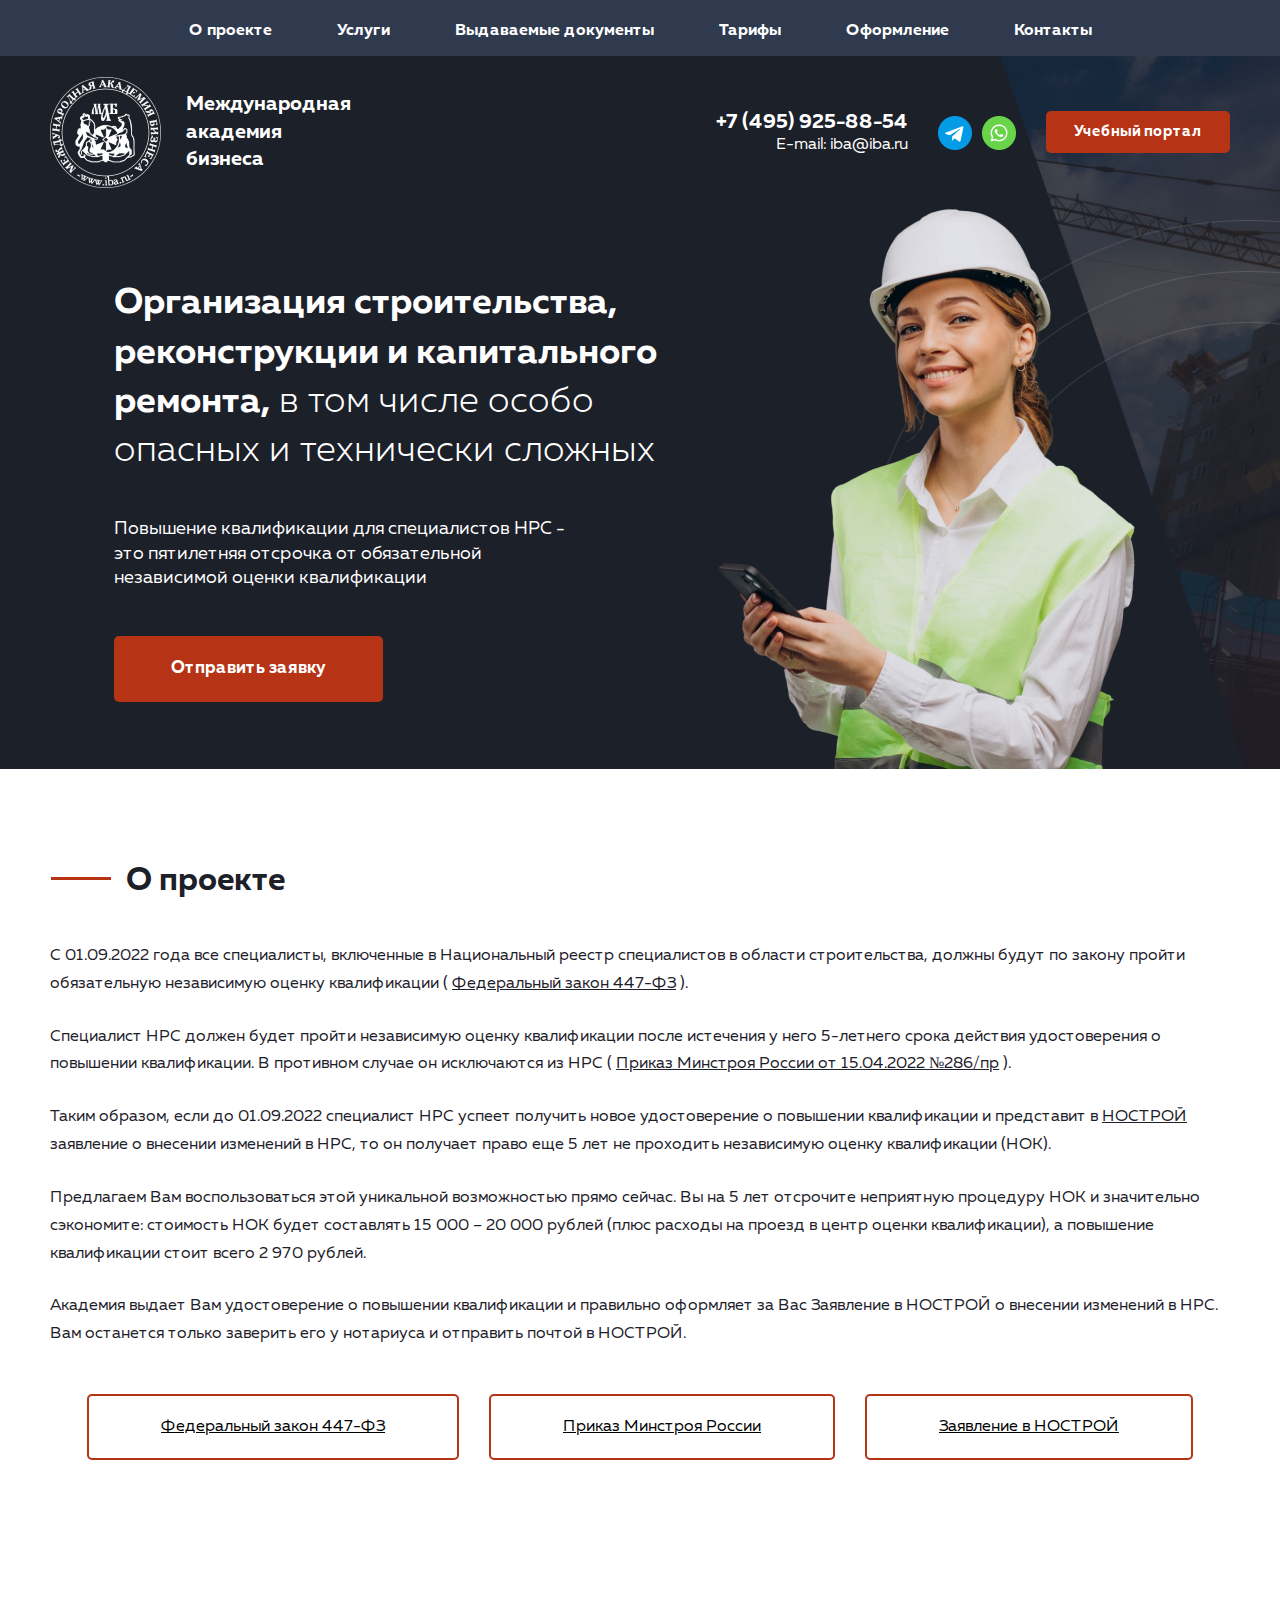
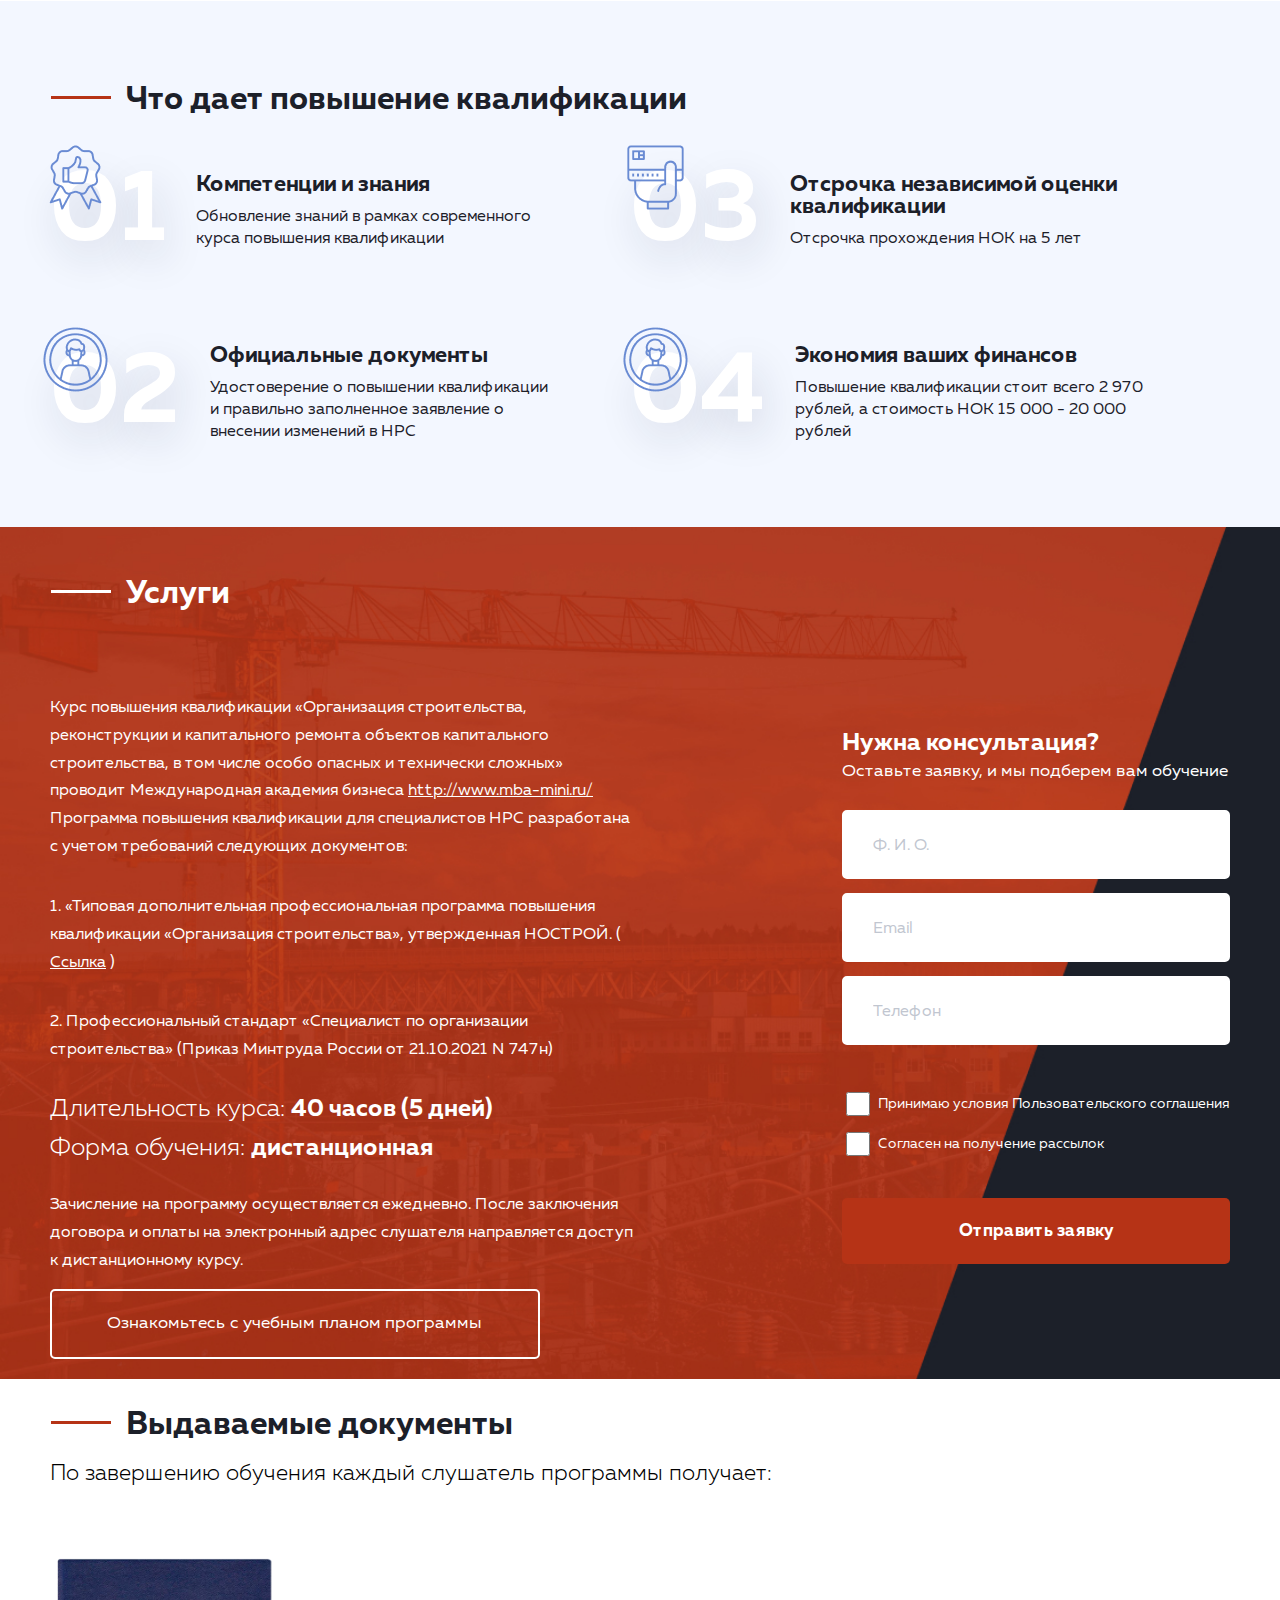
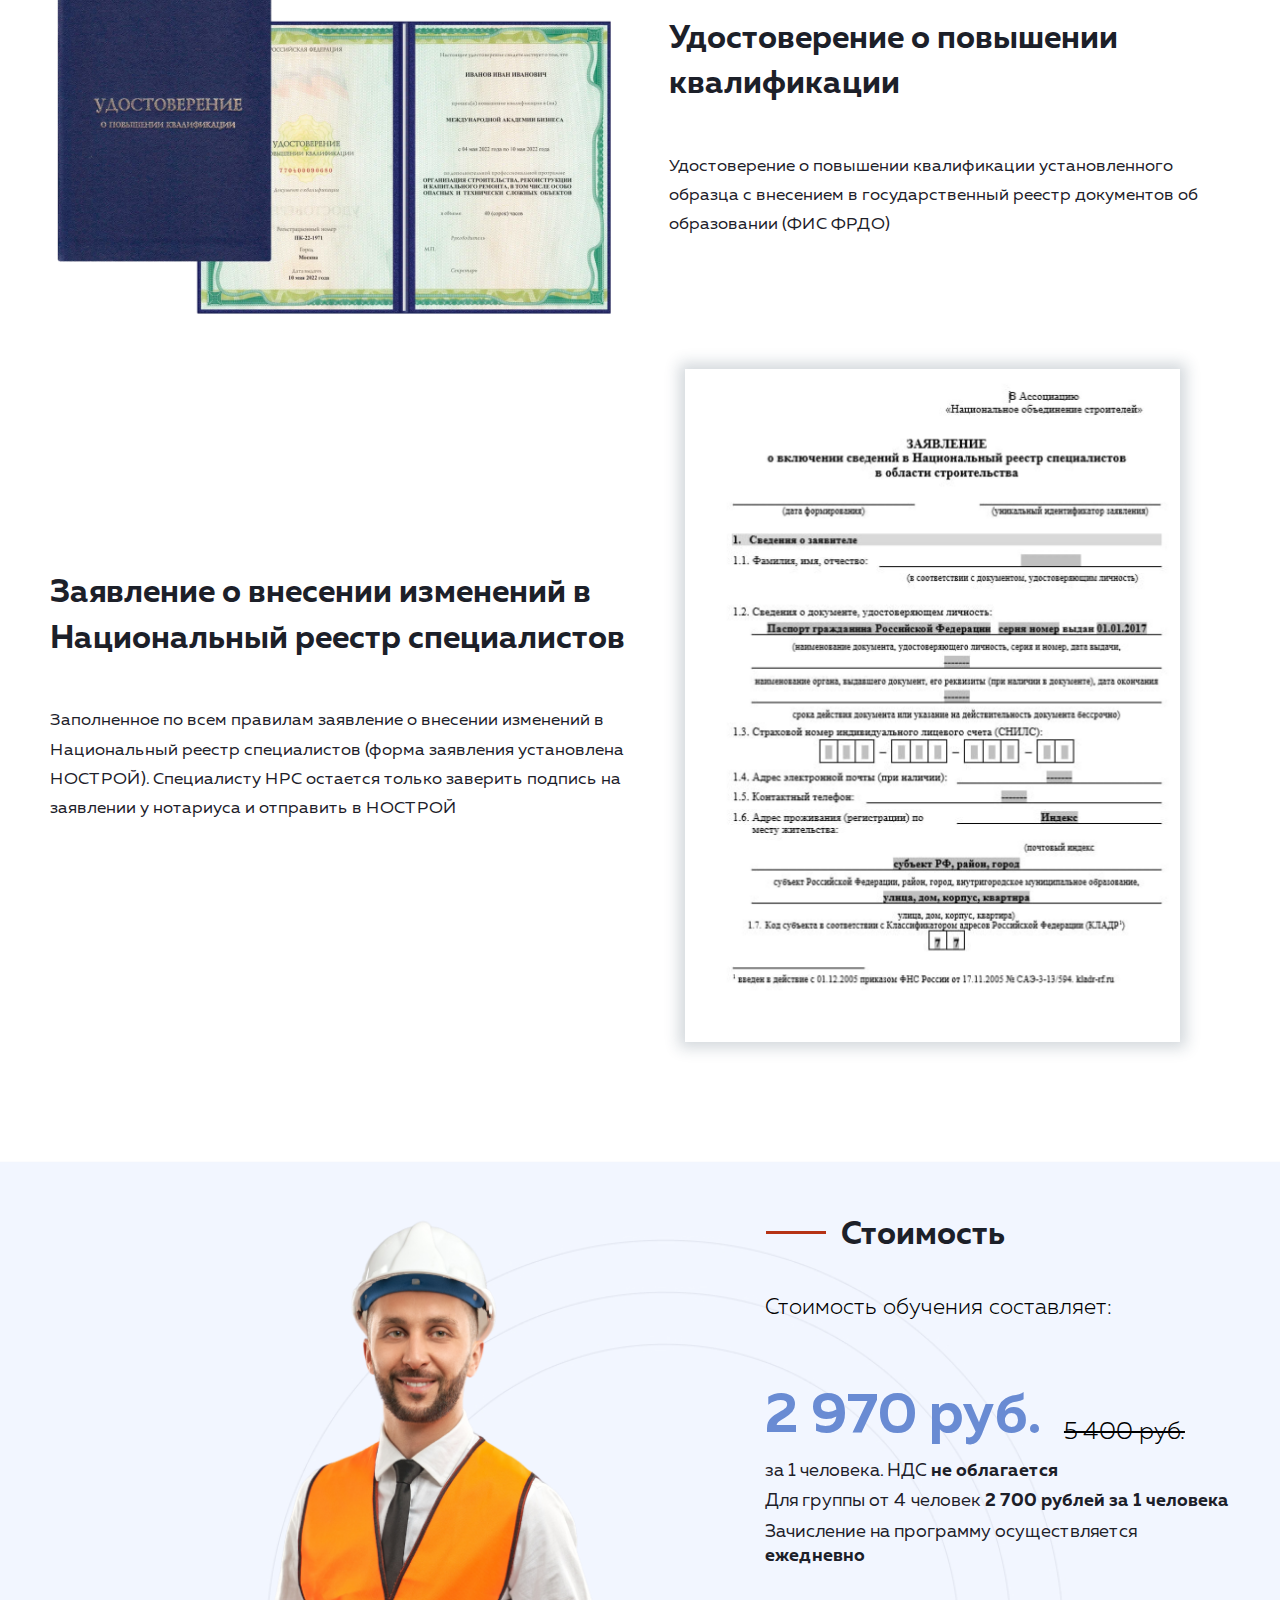
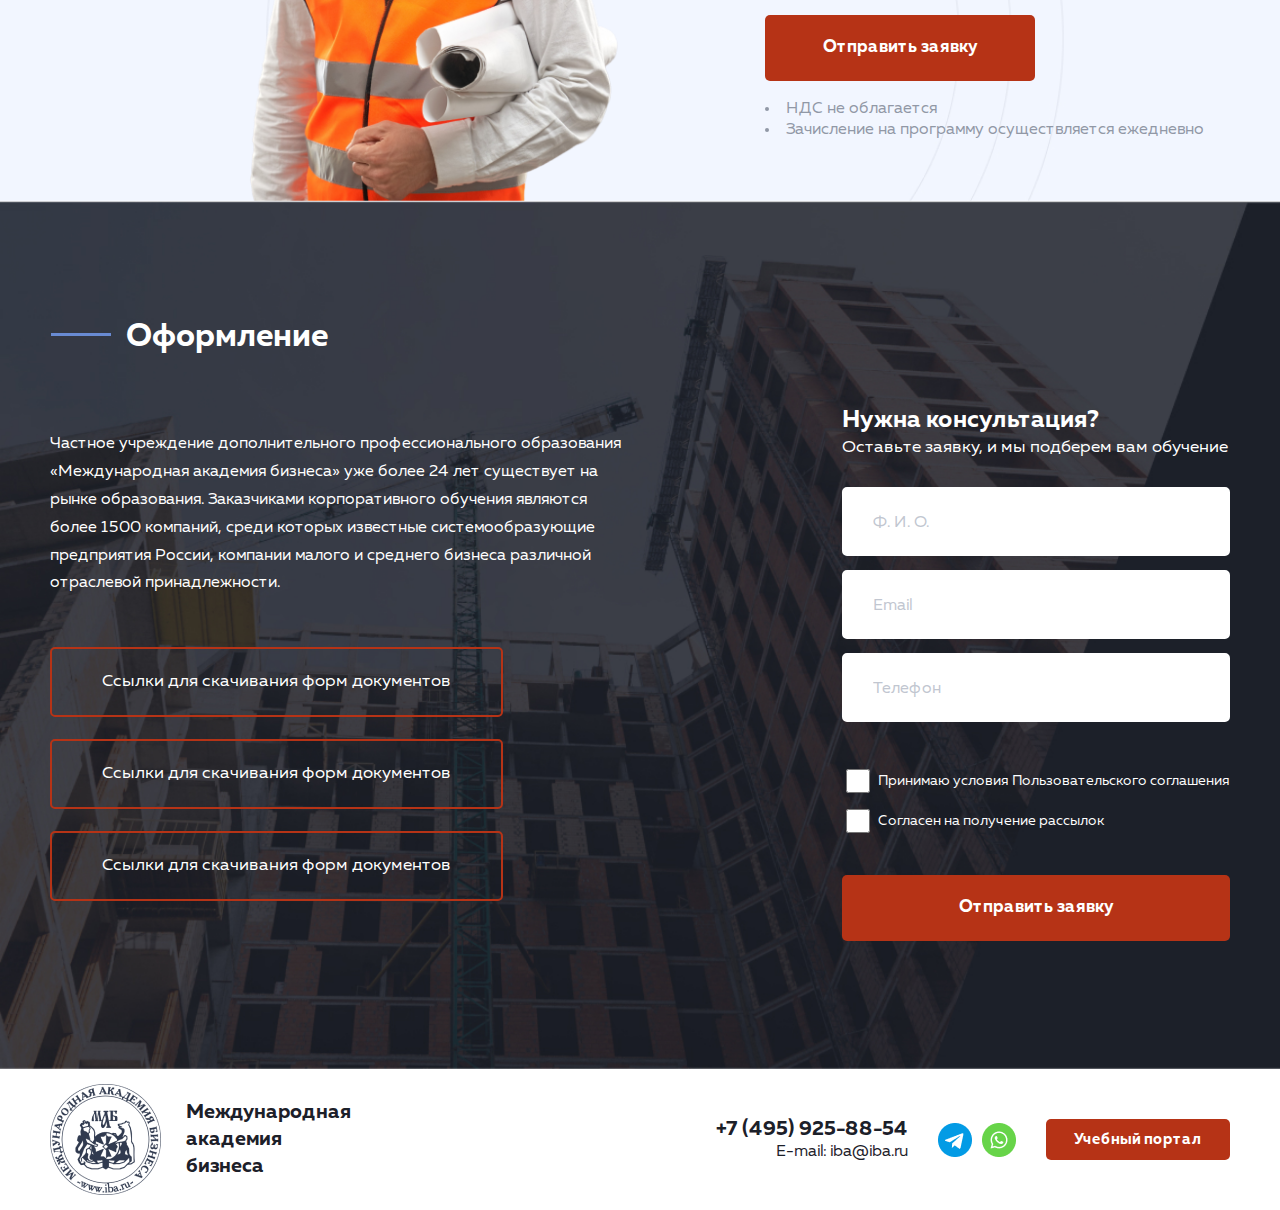
==== index.html @ 4690d486 "Add files via upload" ====
<!DOCTYPE html>
<html lang="ru">

<head>
    <meta charset="UTF-8">
    <meta http-equiv="X-UA-Compatible" content="IE=edge">
    <meta name="viewport" content="width=device-width, initial-scale=1.0">
    <title>MAB</title>

    <!-- ! CSS -->

    <link rel="stylesheet" href="css/style.css">

</head>

<body>

    <header id="header">
        <div class="wrapper">
            <div class="header__inner">
                <a data-scroll="#intro" class="header__logo">
                    <img src="assets/img/intro-logo.png" alt="">
                    <h4>Международная<br> академия<br> бизнеса</h4>
                </a>
                <div class="header__burger">
                    <span></span>
                </div>
                <nav class="header__menu">
                    <ul class="nav__list">
                        <li>
                            <a data-scroll="#about" class="nav__link">О проекте</a>
                        </li>
                        <li>
                            <a data-scroll="#uslugi" class="nav__link">Услуги</a>
                        </li>
                        <li>
                            <a data-scroll="#documents" class="nav__link">Выдаваемые документы</a>
                        </li>
                        <li>
                            <a data-scroll="#tarif" class="nav__link">Тарифы</a>
                        </li>
                        <li>
                            <a data-scroll="#oformlenie" class="nav__link">Оформление</a>
                        </li>
                        <li style="margin-right: 0;">
                            <a data-scroll="#contacts" class="nav__link">Контакты</a>
                        </li>
                        <div class="intro__contact mob">
                            <div class="intro__contacts dark center">
                                <a href="tel:+7 (495) 925-88-54" class="intro__contacts-number">+7 (495) 925-88-54</a>
                                <a href="#" class="intro__contacts-mail">E-mail: iba@iba.ru</a>
                            </div>
                            <div class="intro__contacts-social">
                                <a href="#">
                                    <img src="assets/img/intro-social-tg.png" alt="">
                                </a>
                                <a href="#">
                                    <img src="assets/img/intro-social-wt.png" alt="">
                                </a>
                            </div>
                            <div class="intro__contacts-button dark">
                                <a href="#">Учебный портал</a>
                            </div>
                        </div>
                    </ul>
                </nav>
            </div>
        </div>
    </header>

    <section class="intro" id="intro">
        <div class="wrapper">
            <div class="intro__inner">
                <div class="intro__header">
                    <div>
                        <a href="#" class="intro__logo">
                            <img src="assets/img/intro-logo.png" alt="">
                            <h4>Международная<br> академия<br> бизнеса</h4>
                        </a>
                    </div>
                    <div class="intro__contact">
                        <div class="intro__contacts">
                            <a href="tel:+7 (495) 925-88-54" class="intro__contacts-number">+7 (495) 925-88-54</a>
                            <a href="#" class="intro__contacts-mail">E-mail: iba@iba.ru</a>
                        </div>
                        <div class="intro__contacts-social">
                            <a href="#">
                                <img src="assets/img/intro-social-tg.png" alt="">
                            </a>
                            <a href="#">
                                <img src="assets/img/intro-social-wt.png" alt="">
                            </a>
                        </div>
                        <div class="intro__contacts-button">
                            <a href="#">Учебный портал</a>
                        </div>
                    </div>
                </div>
                <div class="intro__main">
                    <div class="intro__text">
                        <h1 class="intro__title"><span>Организация строительства, реконструкции и капитального
                                ремонта,</span> в том
                            числе особо опасных и технически сложных</h1>
                        <h2 class="intro__subtitle">Повышение квалификации для специалистов НРС - это пятилетняя
                            отсрочка от
                            обязательной независимой оценки квалификации</h2>
                        <div class="intro__button">
                            <a href="#">Отправить заявку</a>
                        </div>
                    </div>
                    <div class="intro__img">
                        <img src="assets/img/intro-img.png" alt="">
                    </div>
                </div>
            </div>
        </div>
    </section>

    <section class="about" id="about">
        <div class="wrapper">
            <h1 class="section__title">О проекте</h1>
            <div class="about__paragraph">
                <p>С 01.09.2022 года все специалисты, включенные в Национальный реестр специалистов в области
                    строительства, должны будут по закону пройти обязательную независимую оценку квалификации
                    ( <a href="assets/img/Выдержка-их-ГрК-РФ_1.pdf" target="_blank">Федеральный закон 447-ФЗ</a> ).
                </p>
                <p>Специалист НРС должен будет пройти независимую оценку квалификации после истечения у него 5-летнего
                    срока действия удостоверения о повышении квалификации. В противном случае он исключаются из НРС
                    ( <a href="assets/img/Заявление-о-внесении-изменений_1.pdf" target="_blank">Приказ Минстроя России
                        от 15.04.2022
                        №286/пр</a> ).</p>
                <p>Таким образом, если до 01.09.2022 специалист НРС успеет получить новое удостоверение о повышении
                    квалификации и представит в <a href="assets/img/Выдержка_из_Приказа_Минстроя_России.pdf"
                        target="_blank">НОСТРОЙ</a>
                    заявление о внесении изменений в НРС, то он
                    получает право еще 5
                    лет не проходить независимую оценку квалификации (НОК).</p>
                <p>Предлагаем Вам воспользоваться этой уникальной возможностью прямо сейчас. Вы на 5 лет отсрочите
                    неприятную процедуру НОК и значительно сэкономите: стоимость НОК будет составлять 15 000 – 20 000
                    рублей (плюс расходы на проезд в центр оценки квалификации), а повышение квалификации стоит всего 2
                    970 рублей.</p>
                <p>Академия выдает Вам удостоверение о повышении квалификации и правильно оформляет за Вас Заявление в
                    НОСТРОЙ о внесении изменений в НРС. Вам останется только заверить его у нотариуса и отправить почтой
                    в НОСТРОЙ.</p>
            </div>
            <div class="about__documents">
                <div class="about__button">
                    <a href="assets/img/Выдержка-их-ГрК-РФ_1.pdf" target="_blank">Федеральный закон 447-ФЗ</a>
                </div>
                <div class="about__button">
                    <a href="assets/img/Выдержка_из_Приказа_Минстроя_России.pdf" target="_blank">Приказ Минстроя
                        России</a>
                </div>
                <div class="about__button">
                    <a href="assets/img/Заявление-о-внесении-изменений_1.pdf" target="_blank">Заявление в НОСТРОЙ</a>
                </div>
            </div>
        </div>
    </section>

    <section class="give" id="uslugi">
        <div class="wrapper">
            <h1 class="section__title">Что дает повышение квалификации</h1>
            <div class="give__inner">
                <div class="give__columns">
                    <div class="give__column">
                        <div class="give__item">
                            <div class="give__item-number">
                                <h1>01</h1>
                                <img src="assets/img/give-item.png" alt="">
                            </div>
                            <div class="give__item-text">
                                <h1 class="give__item-title">Компетенции и знания</h1>
                                <h2 class="give__item-subtitle">Обновление знаний в рамках современного курса повышения
                                    квалификации</h2>
                            </div>
                        </div>
                        <div class="give__item">
                            <div class="give__item-number">
                                <h1>02</h1>
                                <img src="assets/img/give-item2.png" alt="">
                            </div>
                            <div class="give__item-text">
                                <h1 class="give__item-title">Официальные документы</h1>
                                <h2 class="give__item-subtitle">Удостоверение о повышении квалификации и правильно
                                    заполненное заявление о внесении изменений в НРС</h2>
                            </div>
                        </div>
                    </div>
                    <div class="give__column">
                        <div class="give__item">
                            <div class="give__item-number">
                                <h1>03</h1>
                                <img src="assets/img/give-item3.png" alt="">
                            </div>
                            <div class="give__item-text">
                                <h1 class="give__item-title">Отсрочка независимой оценки квалификации</h1>
                                <h2 class="give__item-subtitle">Отсрочка прохождения НОК на 5 лет</h2>
                            </div>
                        </div>
                        <div class="give__item">
                            <div class="give__item-number">
                                <h1>04</h1>
                                <img src="assets/img/give-item4.png" alt="">
                            </div>
                            <div class="give__item-text">
                                <h1 class="give__item-title">Экономия ваших финансов</h1>
                                <h2 class="give__item-subtitle">Повышение квалификации стоит всего 2 970 рублей, а
                                    стоимость НОК 15 000 - 20 000 рублей</h2>
                            </div>
                        </div>
                    </div>
                </div>
            </div>
        </div>
    </section>

    <section class="consult">
        <div class="wrapper">
            <h1 class="section__title white">Услуги</h1>
            <div class="consult__inner">
                <div class="consult__programm">
                    <div class="consult__programm-paragraph">
                        <p>Курс повышения квалификации «Организация строительства, реконструкции и капитального ремонта
                            объектов капитального строительства, в том числе особо опасных и технически сложных»
                            проводит Международная академия бизнеса <a href="#">http://www.mba-mini.ru/</a>
                            Программа повышения квалификации для специалистов НРС разработана с учетом требований
                            следующих документов:
                        </p>
                        <p>1. «Типовая дополнительная профессиональная программа повышения квалификации «Организация
                            строительства», утвержденная НОСТРОЙ. ( <a
                                href="https://nostroy.ru/department/folder_obrazovanie/dopolnitelnoe_obrazovanie/programmy_kvalifikaciya/">Ссылка</a>
                            )
                        </p>
                        <p>2. Профессиональный стандарт «Специалист по организации строительства» (Приказ Минтруда
                            России от 21.10.2021 N 747н)</p>
                    </div>
                    <div class="consult__programm-time">
                        <h1>Длительность курса: <span>40 часов (5 дней)</span></h1>
                        <h1>Форма обучения: <span>дистанционная</span></h1>
                    </div>
                    <div class="consult__programm-paragraph">
                        <p>Зачисление на программу осуществляется ежедневно. После заключения договора и оплаты на
                            электронный адрес слушателя направляется доступ к дистанционному курсу.</p>
                    </div>
                    <div class="consult__programm-button">
                        <a href="#">Ознакомьтесь с учебным планом программы</a>
                    </div>
                </div>
                <form action="mail.php" method="POST" class="consult__form">
                    <h1 class="consult__form-title">Нужна консультация?</h1>
                    <h2 class="consult__form-subtitle">Оставьте заявку, и мы подберем вам обучение</h2>
                    <input class="consult__form-input" type="text" placeholder="Ф. И. О." name="user_name" required>
                    <input class="consult__form-input" type="text" placeholder="Email" name="user_mail" required>
                    <input class="consult__form-input" type="text" placeholder="Телефон" name="user_number" required>
                    <div class="consult__form-checkboxes">
                        <div class="consult__form-checkbox">
                            <input type="checkbox">
                            <h2>Принимаю условия Пользовательского соглашения</h2>
                        </div>
                        <div class="consult__form-checkbox">
                            <input type="checkbox">
                            <h2>Согласен на получение рассылок</h2>
                        </div>
                    </div>
                    <button class="consult__form-button" type="submit">Отправить заявку</button>
                </form>
            </div>
        </div>
    </section>

    <section class="documents" id="documents">
        <div class="wrapper">
            <h1 class="section__title sub">Выдаваемые документы</h1>
            <h2 class="section__subtitle">По завершению обучения каждый слушатель программы получает:</h2>
            <div class="documents__item">
                <div class="documents__item-img">
                    <img src="assets/img/documents.png" alt="">
                </div>
                <div class="documents__item-text">
                    <h1 class="documents__item-title">Удостоверение о повышении квалификации</h1>
                    <h2 class="documents__item-subtitle">Удостоверение о повышении квалификации установленного образца с
                        внесением в государственный реестр документов об образовании (ФИС ФРДО)</h2>
                </div>
            </div>
            <div class="documents__item right">
                <div class="documents__item-img">
                    <img src="assets/img/document-r.png" alt="">
                </div>
                <div class="documents__item-text">
                    <h1 class="documents__item-title">Заявление о внесении изменений в Национальный реестр специалистов
                    </h1>
                    <h2 class="documents__item-subtitle">Заполненное по всем правилам заявление о внесении изменений в
                        Национальный реестр специалистов (форма заявления установлена НОСТРОЙ). Специалисту НРС остается
                        только заверить подпись на заявлении у нотариуса и отправить в НОСТРОЙ</h2>
                </div>
            </div>
        </div>
    </section>

    <section class="tarif" id="tarif">
        <div class="wrapper">
            <div class="tarif__inner">
                <div class="tarif__img">
                    <img src="assets/img/tarif-img.png" alt="">
                </div>
                <div class="tarif__cost">
                    <h1 class="section__title">Стоимость</h1>
                    <h2 class="section__subtitle">Стоимость обучения составляет:</h2>
                    <div class="tarif__money">
                        <div class="tarif__money-new">2 970 руб.</div>
                        <div class="tarif__money-old"><s>5 400 руб.</s></div>
                    </div>
                    <h5 class="tarif__discount">за 1 человека. НДС <span>не облагается</span></h5>
                    <h5 class="tarif__discount">Для группы от 4 человек <span>2 700 рублей за 1 человека</span></h5>
                    <h5 class="tarif__discount">Зачисление на программу осуществляется <span>ежедневно</span></h5>
                    <div class="tarif__button">
                        <a data-modal="#modal">Отправить заявку</a>
                    </div>
                    <ul class="tarif__benefits">
                        <li>НДС не облагается</li>
                        <li>Зачисление на программу осуществляется ежедневно</li>
                    </ul>
                </div>
            </div>
        </div>
    </section>

    <section class="consult second" id="oformlenie">
        <div class="wrapper">
            <h1 class="section__title blue">Оформление</h1>
            <div class="consult__inner">
                <div class="consult__programm">
                    <div class="consult__programm-paragraph">
                        <p>Частное учреждение дополнительного профессионального образования «Международная академия
                            бизнеса» уже более 24 лет существует на рынке образования. Заказчиками корпоративного
                            обучения являются более 1500 компаний, среди которых известные системообразующие предприятия
                            России, компании малого и среднего бизнеса различной отраслевой принадлежности.</p>
                    </div>
                    <div class="consult__link">
                        <a href="#">Ссылки для скачивания форм документов</a>
                    </div>
                    <div class="consult__link">
                        <a href="#">Ссылки для скачивания форм документов</a>
                    </div>
                    <div class="consult__link">
                        <a href="#">Ссылки для скачивания форм документов</a>
                    </div>
                </div>
                <form action="mail.php" method="POST" class="consult__form">
                    <h1 class="consult__form-title">Нужна консультация?</h1>
                    <h2 class="consult__form-subtitle">Оставьте заявку, и мы подберем вам обучение</h2>
                    <input class="consult__form-input" type="text" placeholder="Ф. И. О." name="user_name" required>
                    <input class="consult__form-input" type="text" placeholder="Email" name="user_mail" required>
                    <input class="consult__form-input" type="text" placeholder="Телефон" name="user_number" required>
                    <div class="consult__form-checkboxes">
                        <div class="consult__form-checkbox">
                            <input type="checkbox">
                            <h2>Принимаю условия Пользовательского соглашения</h2>
                        </div>
                        <div class="consult__form-checkbox">
                            <input type="checkbox">
                            <h2>Согласен на получение рассылок</h2>
                        </div>
                    </div>
                    <button class="consult__form-button" type="submit">Отправить заявку</button>
                </form>
            </div>
        </div>
    </section>

    <footer id="contacts">
        <div class="wrapper">
            <div class="intro__header foot">
                <div>
                    <a href="#" class="intro__logo dark">
                        <img src="assets/img/footer-logo.png" alt="">
                        <h4>Международная<br> академия<br> бизнеса</h4>
                    </a>
                </div>
                <div class="intro__contact">
                    <div class="intro__contacts dark">
                        <a href="tel:+7 (495) 925-88-54" class="intro__contacts-number">+7 (495) 925-88-54</a>
                        <a href="#" class="intro__contacts-mail">E-mail: iba@iba.ru</a>
                    </div>
                    <div class="intro__contacts-social">
                        <a href="#">
                            <img src="assets/img/intro-social-tg.png" alt="">
                        </a>
                        <a href="#">
                            <img src="assets/img/intro-social-wt.png" alt="">
                        </a>
                    </div>
                    <div class="intro__contacts-button dark">
                        <a href="#">Учебный портал</a>
                    </div>
                </div>
            </div>
        </div>
    </footer>

    <div class='popup' id='modal'>
        <div class="container">
            <div class='popup__body'>
                <div class='popup__content'>
                    <a href='#' class='popup__close' data-close="">X</a>
                    <form action="mail.php" method="POST" class="popup__form">
                        <h1 class="popup-title">Нужна консультация?</h1>
                        <h2 class="popup-subtitle">Оставьте заявку, и мы подберем вам обучение</h2>
                        <input class="popup-input" type="text" placeholder="Ф. И. О." name="user_name" required>
                        <input class="popup-input" type="text" placeholder="Email" name="user_mail" required>
                        <input class="popup-input" type="text" placeholder="Телефон" name="user_number" required>
                        <div class="popup-checkboxes">
                            <div class="popup-checkbox">
                                <input type="checkbox" checked>
                                <h2>Принимаю условия <a href="#">Пользовательского соглашения</a></h2>
                            </div>
                            <div class="popup-checkbox">
                                <input type="checkbox" checked>
                                <h2><a href="#">Согласен на получение рассылок</a></h2>
                            </div>
                        </div>
                        <button class="popup-button" type="submit">Отправить заявку</button>
                    </form>
                </div>
            </div>
        </div>
    </div>

    <!-- !JS -->

    <script src="assets/js/jquery.min.js"></script>
    <script src="assets/js/app.js"></script>

</body>

</html>
---- css/style.css ----
/* Box sizing rules */
*,
*::before,
*::after {
  -webkit-box-sizing: border-box;
          box-sizing: border-box;
}

/* Remove default margin */
body,
h1,
h2,
h3,
h4,
p,
figure,
blockquote,
dl,
dd {
  margin: 0;
}

/* Remove list styles on ul, ol elements with a list role, which suggests default styling will be removed */
ul[role='list'],
ol[role='list'] {
  list-style: none;
}

/* Set core root defaults */
html:focus-within {
  scroll-behavior: smooth;
}

/* Set core body defaults */
body {
  min-height: 100vh;
  text-rendering: optimizeSpeed;
  line-height: 1.5;
}

/* A elements that don't have a class get default styles */
a:not([class]) {
  text-decoration-skip-ink: auto;
}

/* Make images easier to work with */
img,
picture {
  max-width: 100%;
  display: block;
}

/* Inherit fonts for inputs and buttons */
input,
button,
textarea,
select {
  font: inherit;
}

/* Remove all animations, transitions and smooth scroll for people that prefer not to see them */
@media (prefers-reduced-motion: reduce) {
  html:focus-within {
    scroll-behavior: auto;
  }
  *,
  *::before,
  *::after {
    -webkit-animation-duration: 0.01ms !important;
            animation-duration: 0.01ms !important;
    -webkit-animation-iteration-count: 1 !important;
            animation-iteration-count: 1 !important;
    -webkit-transition-duration: 0.01ms !important;
            transition-duration: 0.01ms !important;
    scroll-behavior: auto !important;
  }
}

html,
body,
div,
span,
applet,
object,
iframe,
h1,
h2,
h3,
h4,
h5,
h6,
p,
blockquote,
pre,
abbr,
acronym,
address,
big,
cite,
code,
del,
dfn,
em,
img,
ins,
kbd,
q,
s,
samp,
small,
strike,
strong,
sub,
sup,
tt,
var,
b,
u,
i,
center,
dl,
dt,
dd,
ol,
ul,
li,
fieldset,
form,
label,
legend,
table,
caption,
tbody,
tfoot,
thead,
tr,
th,
td,
article,
aside,
canvas,
details,
embed,
figure,
figcaption,
footer,
header,
hgroup,
menu,
nav,
output,
ruby,
section,
summary,
time,
mark,
audio,
video {
  margin: 0;
  padding: 0;
  border: 0;
  font-size: 100%;
  font: inherit;
  vertical-align: baseline;
}

article,
aside,
details,
figcaption,
figure,
footer,
header,
hgroup,
menu,
nav,
section {
  display: block;
}

html {
  height: 100%;
}

body {
  line-height: 1;
}

blockquote,
q {
  quotes: none;
}

li {
  list-style: none;
}

a {
  text-decoration: none;
  color: inherit;
  cursor: pointer;
}

blockquote:before,
blockquote:after,
q:before,
q:after {
  content: '';
  content: none;
}

img {
  pointer-events: none;
  -moz-user-select: none;
  -o-user-select: none;
  -webkit-user-select: none;
  -ms-user-select: none;
  user-select: none;
}

table {
  border-collapse: collapse;
  border-spacing: 0;
}

@font-face {
  font-family: 'Muller';
  src: local("Muller Light"), local("Muller-Light"), url("../assets/fonts/Light/MullerLight.woff2") format("woff2"), url("../assets/fonts/Light/MullerLight.woff") format("woff"), url("../assets/fonts/Light/MullerLight.ttf") format("truetype");
  font-weight: 300;
  font-style: normal;
}

@font-face {
  font-family: 'Muller';
  src: local("Muller Regular"), local("Muller-Regular"), url("../assets/fonts/Regular/MullerRegular.woff2") format("woff2"), url("../assets/fonts/Regular/MullerRegular.woff") format("woff"), url("../assets/fonts/Regular/MullerRegular.ttf") format("truetype");
  font-weight: 400;
  font-style: normal;
}

@font-face {
  font-family: 'Muller';
  src: local("Muller Bold"), local("Muller-Bold"), url("../assets/fonts/Bold/MullerBold.woff2") format("woff2"), url("../assets/fonts/Bold/MullerBold.woff") format("woff"), url("../assets/fonts/Bold/MullerBold.ttf") format("truetype");
  font-weight: 800;
  font-style: normal;
}

body {
  font-family: Muller;
}

body.lock {
  overflow: hidden;
}

.wrapper {
  margin: 0 auto;
  max-width: 1200px;
  padding: 0 0.625em;
}

@media (max-width: 75em) {
  .wrapper {
    max-width: 1000px;
  }
}

header {
  width: 100%;
  height: 56px;
  position: relative;
  padding-top: 1.4375em;
}

header::before {
  content: "";
  position: absolute;
  top: 0;
  left: 0;
  width: 100%;
  height: 100%;
  z-index: 2;
  background-color: #303A4F;
}

@media (max-width: 58.75em) {
  header {
    padding: 0.625em;
    height: 80px;
  }
}

header.fixed {
  position: fixed;
  z-index: 3;
}

@media (max-width: 58.75em) {
  .header__inner {
    display: -webkit-box;
    display: -ms-flexbox;
    display: flex;
    -webkit-box-align: center;
        -ms-flex-align: center;
            align-items: center;
    -webkit-box-pack: justify;
        -ms-flex-pack: justify;
            justify-content: space-between;
  }
}

.header__logo {
  display: none;
  -webkit-box-align: center;
      -ms-flex-align: center;
          align-items: center;
  z-index: 2;
}

.header__logo img {
  height: 60px;
  margin-right: 0.625em;
}

.header__logo h4 {
  color: #fff;
  font-weight: 800;
  font-size: 0.8125rem;
  line-height: 1.3;
}

@media (max-width: 58.75em) {
  .header__logo {
    display: -webkit-box;
    display: -ms-flexbox;
    display: flex;
  }
}

.header__burger {
  display: none;
  position: relative;
  width: 20px;
  height: 15px;
  z-index: 3;
}

.header__burger::before, .header__burger::after {
  content: "";
  background-color: #fff;
  position: absolute;
  width: 100%;
  height: 2px;
  left: 0;
  border-radius: 20px;
  -webkit-transition: all .3s ease;
  transition: all .3s ease;
}

.header__burger::before {
  top: 0;
}

.header__burger::after {
  bottom: 0;
}

.header__burger span {
  position: absolute;
  background-color: #fff;
  left: 0;
  width: 100%;
  height: 2px;
  top: 7px;
  -webkit-transition: all .3s ease;
  transition: all .3s ease;
}

@media (max-width: 58.75em) {
  .header__burger {
    display: block;
  }
}

.header__burger.active::before {
  -webkit-transform: rotate(45deg);
          transform: rotate(45deg);
  top: 8px;
}

.header__burger.active::after {
  -webkit-transform: rotate(-45deg);
          transform: rotate(-45deg);
  bottom: 5px;
}

.header__burger.active span {
  -webkit-transform: scale(0);
          transform: scale(0);
}

@media (max-width: 58.75em) {
  .header__menu {
    padding-top: 6.25em;
    position: fixed;
    top: -100%;
    left: 0;
    width: 100%;
    height: 100%;
    z-index: 1;
    overflow: auto;
    background-color: #fff;
    -webkit-transition: all .5s ease;
    transition: all .5s ease;
  }
  .header__menu.active {
    top: 0;
  }
}

.nav__list {
  z-index: 5;
  display: -webkit-box;
  display: -ms-flexbox;
  display: flex;
  position: relative;
  -webkit-box-pack: center;
      -ms-flex-pack: center;
          justify-content: center;
}

.nav__list li {
  margin-right: 4.0625em;
}

.nav__list li:last-child {
  margin-right: 0;
}

@media (max-width: 58.75em) {
  .nav__list {
    margin: 0;
    display: block;
    text-align: center;
  }
  .nav__list li {
    margin: 2.5em 0;
  }
}

.nav__link {
  color: #fff;
  font-weight: 800;
  position: relative;
  cursor: pointer;
}

.nav__link::after {
  content: "";
  display: block;
  position: absolute;
  right: 0;
  bottom: -10px;
  width: 0;
  height: 2px;
  background-color: #fff;
  -webkit-transition: all .3s ease;
  transition: all .3s ease;
}

.nav__link:hover::after {
  content: "";
  width: 100%;
  display: block;
  position: absolute;
  left: 0;
  bottom: -10px;
  height: 3px;
  background-color: #fff;
  -webkit-transition: all .3s ease;
  transition: all .3s ease;
}

@media (max-width: 58.75em) {
  .nav__link {
    color: #000;
    font-size: 1.875rem;
  }
}

.intro {
  padding-top: 1.3125em;
  background: url(../assets/img/intro-bg.jpg) no-repeat;
  background-size: cover;
}

@media (max-width: 75em) {
  .intro {
    padding-bottom: 3.125em;
  }
}

.intro__header {
  display: -webkit-box;
  display: -ms-flexbox;
  display: flex;
  -webkit-box-pack: justify;
      -ms-flex-pack: justify;
          justify-content: space-between;
}

@media (max-width: 75em) {
  .intro__header {
    margin-bottom: 3.125em;
  }
}

@media (max-width: 58.75em) {
  .intro__header {
    display: none;
  }
}

.intro__header.foot {
  margin: 0;
  display: -webkit-box;
  display: -ms-flexbox;
  display: flex;
}

@media (max-width: 41.875em) {
  .intro__header.foot {
    -webkit-box-orient: vertical;
    -webkit-box-direction: normal;
        -ms-flex-direction: column;
            flex-direction: column;
    -webkit-box-pack: center;
        -ms-flex-pack: center;
            justify-content: center;
  }
}

.intro__logo {
  display: -webkit-box;
  display: -ms-flexbox;
  display: flex;
  -webkit-box-align: center;
      -ms-flex-align: center;
          align-items: center;
  z-index: 2;
}

.intro__logo img {
  margin-right: 1.5625em;
}

.intro__logo h4 {
  color: #fff;
  font-weight: 800;
  font-size: 1.25rem;
  line-height: 1.37;
}

.intro__logo.dark h4 {
  color: #1C2029;
}

@media (max-width: 41.875em) {
  .intro__logo.dark {
    -webkit-box-pack: center;
        -ms-flex-pack: center;
            justify-content: center;
    margin-bottom: 1.875em;
  }
}

.intro__contact {
  display: -webkit-box;
  display: -ms-flexbox;
  display: flex;
  -webkit-box-align: center;
      -ms-flex-align: center;
          align-items: center;
}

.intro__contact.mob {
  display: none;
}

@media (max-width: 58.75em) {
  .intro__contact.mob {
    display: -webkit-box;
    display: -ms-flexbox;
    display: flex;
    margin: 1.25em 0;
    -webkit-box-orient: vertical;
    -webkit-box-direction: normal;
        -ms-flex-direction: column;
            flex-direction: column;
  }
}

@media (max-width: 41.875em) {
  .intro__contact {
    -webkit-box-pack: center;
        -ms-flex-pack: center;
            justify-content: center;
  }
}

.intro__contacts {
  display: -webkit-box;
  display: -ms-flexbox;
  display: flex;
  -webkit-box-orient: vertical;
  -webkit-box-direction: normal;
      -ms-flex-direction: column;
          flex-direction: column;
}

.intro__contacts.dark a {
  color: #1C2029;
}

.intro__contacts.center {
  margin: 1.25em 0;
}

.intro__contacts.center a {
  text-align: center;
}

.intro__contacts-number {
  font-size: 1.25rem;
  font-weight: 700;
  text-align: right;
  color: #fff;
}

.intro__contacts-number:hover {
  text-decoration: underline;
}

.intro__contacts-mail {
  margin-top: 0.3125em;
  color: #fff;
  text-align: right;
}

.intro__contacts-mail:hover {
  text-decoration: underline;
}

.intro__contacts-social {
  display: -webkit-box;
  display: -ms-flexbox;
  display: flex;
  -webkit-box-align: center;
      -ms-flex-align: center;
          align-items: center;
  margin: 0 1.5625em;
}

.intro__contacts-social a {
  margin: 0 0.3125em;
  -webkit-transition: all .3s ease;
  transition: all .3s ease;
}

.intro__contacts-social a:hover {
  -webkit-transform: translateY(-20%);
          transform: translateY(-20%);
}

.intro__contacts-button a {
  padding: 0.875em 1.875em;
  font-size: 0.9375rem;
  color: #fff;
  font-weight: 700;
  background-color: #B63316;
  border-radius: 5px;
  -webkit-transition: all .3s ease;
  transition: all .3s ease;
}

.intro__contacts-button a:hover {
  background-color: #fff;
  color: #000;
}

.intro__contacts-button.dark a:hover {
  background-color: #000;
  color: #fff;
}

@media (max-width: 58.75em) {
  .intro__contacts-button {
    display: none;
  }
}

.intro__main {
  display: -webkit-box;
  display: -ms-flexbox;
  display: flex;
  -webkit-box-pack: center;
      -ms-flex-pack: center;
          justify-content: center;
  -webkit-box-align: center;
      -ms-flex-align: center;
          align-items: center;
}

@media (max-width: 75em) {
  .intro__main {
    -webkit-box-pack: start;
        -ms-flex-pack: start;
            justify-content: start;
  }
}

@media (max-width: 58.125em) {
  .intro__main {
    -webkit-box-pack: center;
        -ms-flex-pack: center;
            justify-content: center;
  }
}

@media (max-width: 58.125em) {
  .intro__text {
    text-align: center;
  }
}

@media (max-width: 75em) {
  .intro__img {
    display: none;
  }
}

.intro__title {
  margin-bottom: 1.125em;
  max-width: 589px;
  font-size: 2.25rem;
  color: #fff;
  line-height: 1.37;
  font-weight: 300;
}

.intro__title span {
  font-weight: 700;
}

@media (max-width: 31.25em) {
  .intro__title {
    font-size: 1.5625rem;
  }
}

.intro__subtitle {
  max-width: 462px;
  margin-bottom: 3.875em;
  color: #fff;
  font-size: 1.125rem;
  line-height: 1.37;
}

@media (max-width: 58.125em) {
  .intro__subtitle {
    margin: 3.125em auto;
    margin-top: 0;
  }
}

@media (max-width: 31.25em) {
  .intro__subtitle {
    font-size: 0.875rem;
  }
}

.intro__button a {
  padding: 1.4375em 3.375em;
  font-size: 1.0625rem;
  color: #fff;
  font-weight: 700;
  background-color: #B63316;
  border-radius: 5px;
  -webkit-transition: all .3s ease;
  transition: all .3s ease;
}

.intro__button a:hover {
  background-color: #fff;
  color: #000;
}

.about {
  padding: 6em 0;
}

@media (max-width: 58.125em) {
  .about {
    padding: 1.875em 0;
  }
}

.section__title {
  margin-left: 2.375em;
  margin-bottom: 1.4375em;
  position: relative;
  font-size: 2rem;
  color: #1C2029;
  font-weight: 800;
}

.section__title::before {
  content: "";
  position: absolute;
  width: 60px;
  height: 3px;
  top: 38%;
  left: -75px;
  background-color: #B63316;
}

.section__title.white {
  color: #fff;
  line-height: 1.37;
}

.section__title.white::before {
  background-color: #fff;
}

.section__title.blue {
  color: #fff;
}

.section__title.blue::before {
  background-color: #698BD3;
}

.section__title.sub {
  margin-bottom: 0.6875em;
}

@media (max-width: 75em) {
  .section__title {
    font-size: 1.625rem;
  }
}

.section__subtitle {
  margin-bottom: 3.125em;
  font-size: 1.375rem;
  font-weight: 300;
}

@media (max-width: 75em) {
  .section__subtitle {
    font-size: 1.0625rem;
  }
}

.about__paragraph p {
  margin-bottom: 1.5625em;
  color: #1C2029;
  line-height: 1.74;
}

.about__paragraph p a {
  text-decoration: underline;
}

.about__paragraph p a:hover {
  text-decoration: none;
}

@media (max-width: 58.75em) {
  .about__paragraph p {
    font-size: 0.875rem;
  }
}

.about__documents {
  display: -webkit-box;
  display: -ms-flexbox;
  display: flex;
  -ms-flex-wrap: wrap;
      flex-wrap: wrap;
  -webkit-box-pack: center;
      -ms-flex-pack: center;
          justify-content: center;
  -webkit-box-align: center;
      -ms-flex-align: center;
          align-items: center;
  margin-top: 4.375em;
}

@media (max-width: 58.75em) {
  .about__documents {
    -webkit-box-pack: center;
        -ms-flex-pack: center;
            justify-content: center;
  }
}

@media (max-width: 51.875em) {
  .about__documents {
    -webkit-box-orient: vertical;
    -webkit-box-direction: normal;
        -ms-flex-direction: column;
            flex-direction: column;
    margin-top: 1.25em;
  }
}

.about__button {
  margin-right: 1.875em;
  margin-bottom: 4.375em;
}

.about__button a {
  padding: 1.4375em 4.5em;
  border: 2px solid #B63316;
  border-radius: 5px;
  text-decoration: underline;
  font-size: 1rem;
  font-weight: 400;
  -webkit-transition: all .3s ease;
  transition: all .3s ease;
}

.about__button a:hover {
  background-color: #B63316;
  color: #fff;
  text-decoration: none;
}

@media (max-width: 75em) {
  .about__button a {
    padding: 1.5625em 3.125em;
    font-size: 0.875rem;
  }
}

@media (max-width: 58.75em) {
  .about__button a {
    font-size: 0.75rem;
  }
}

@media (max-width: 31.25em) {
  .about__button a {
    font-size: 0.75rem;
  }
}

.about__button:last-child {
  margin-right: 0;
}

@media (max-width: 51.875em) {
  .about__button {
    margin: 1.5625em 0;
  }
}

.give {
  padding: 5.1875em 0;
  background-color: #F3F7FF;
}

@media (max-width: 58.125em) {
  .give {
    padding: 1.875em 0;
  }
}

.give__columns {
  display: -webkit-box;
  display: -ms-flexbox;
  display: flex;
  -webkit-box-align: center;
      -ms-flex-align: center;
          align-items: center;
}

@media (max-width: 58.125em) {
  .give__columns {
    -webkit-box-orient: vertical;
    -webkit-box-direction: normal;
        -ms-flex-direction: column;
            flex-direction: column;
    margin-top: 3.75em;
  }
}

.give__item {
  display: -webkit-box;
  display: -ms-flexbox;
  display: flex;
  -webkit-box-align: center;
      -ms-flex-align: center;
          align-items: center;
  margin-bottom: 5.125em;
}

.give__item:last-child {
  margin-bottom: 0;
}

@media (max-width: 23.75em) {
  .give__item {
    -webkit-box-orient: vertical;
    -webkit-box-direction: normal;
        -ms-flex-direction: column;
            flex-direction: column;
  }
}

.give__item-number {
  position: relative;
  margin-right: 1.875em;
}

.give__item-number h1 {
  font-size: 6.25rem;
  font-weight: 800;
  color: #FFF;
  text-shadow: 5px 15px 40px rgba(30, 35, 66, 0.15);
}

@media (max-width: 51.875em) {
  .give__item-number h1 {
    font-size: 4.375rem;
  }
}

.give__item-number img {
  position: absolute;
  top: -19px;
  left: -9px;
}

@media (max-width: 51.875em) {
  .give__item-number img {
    top: -70px;
    left: 10px;
  }
}

@media (max-width: 23.75em) {
  .give__item-number {
    margin: 1.875em 0;
  }
}

.give__item-title {
  margin-bottom: 0.5em;
  font-size: 1.375rem;
  color: #1C2029;
  font-weight: 800;
}

@media (max-width: 23.75em) {
  .give__item-title {
    text-align: center;
  }
}

.give__item-subtitle {
  max-width: 384px;
  font-size: 1rem;
  color: #1C2029;
  line-height: 1.37;
}

@media (max-width: 23.75em) {
  .give__item-subtitle {
    text-align: center;
  }
}

.give__column:nth-child(1) {
  margin-right: 4.75em;
}

@media (max-width: 58.125em) {
  .give__column:nth-child(1) {
    margin: 0;
  }
}

@media (max-width: 51.875em) {
  .give__column:nth-child(1) {
    margin-bottom: 3.125em;
  }
}

.consult {
  padding: 2.875em 0;
  background: url(../assets/img/consult-bg.jpg) no-repeat;
  background-size: cover;
}

.consult.second {
  padding: 7.5em 0;
  background: url(../assets/img/consult-2.jpg) no-repeat;
  background-size: cover;
}

@media (max-width: 58.125em) {
  .consult.second {
    padding: 1.875em 0;
  }
}

@media (max-width: 75em) {
  .consult {
    background: #303A4F;
  }
}

@media (max-width: 58.125em) {
  .consult {
    padding: 1.875em 0;
  }
}

.consult__inner {
  display: -webkit-box;
  display: -ms-flexbox;
  display: flex;
  -webkit-box-pack: justify;
      -ms-flex-pack: justify;
          justify-content: space-between;
  -webkit-box-align: center;
      -ms-flex-align: center;
          align-items: center;
}

@media (max-width: 58.125em) {
  .consult__inner {
    -webkit-box-orient: vertical;
    -webkit-box-direction: normal;
        -ms-flex-direction: column;
            flex-direction: column;
  }
}

.consult__programm-paragraph p {
  max-width: 585px;
  margin: 2em 0;
  font-size: 1rem;
  color: #fff;
  line-height: 1.74;
}

.consult__programm-paragraph p a {
  text-decoration: underline;
}

@media (max-width: 75em) {
  .consult__programm-paragraph p {
    font-size: 0.875rem;
  }
}

@media (max-width: 58.125em) {
  .consult__programm-paragraph p {
    text-align: center;
  }
}

.consult__programm-time {
  margin-bottom: 1.6875em;
}

.consult__programm-time h1 {
  margin: 0.625em 0;
  font-size: 1.5rem;
  color: #fff;
  font-weight: 300;
}

.consult__programm-time h1 span {
  font-weight: 700;
}

@media (max-width: 75em) {
  .consult__programm-time h1 {
    font-size: 1.125rem;
  }
}

@media (max-width: 58.125em) {
  .consult__programm-time h1 {
    text-align: center;
  }
}

.consult__programm-button {
  margin-top: 2.5em;
}

.consult__programm-button a {
  padding: 1.4375em 3.25em;
  border: 2px solid #FFFFFF;
  border-radius: 5px;
  font-size: 1.0625rem;
  color: #fff;
  -webkit-transition: all .3s ease;
  transition: all .3s ease;
}

.consult__programm-button a:hover {
  background-color: #fff;
  color: #000;
}

@media (max-width: 75em) {
  .consult__programm-button a {
    padding: 1.4375em 1.5625em;
    font-size: 0.9375rem;
  }
}

@media (max-width: 31.25em) {
  .consult__programm-button a {
    font-size: 0.75rem;
    padding: 1.4375em 1.25em;
  }
}

@media (max-width: 58.125em) {
  .consult__programm-button {
    text-align: center;
    margin-bottom: 3.75em;
  }
}

.consult__form {
  display: -webkit-box;
  display: -ms-flexbox;
  display: flex;
  -webkit-box-orient: vertical;
  -webkit-box-direction: normal;
      -ms-flex-direction: column;
          flex-direction: column;
}

.consult__form-title {
  margin-bottom: 0.3125em;
  color: #fff;
  font-size: 1.5rem;
  font-weight: 700;
}

@media (max-width: 58.125em) {
  .consult__form-title {
    text-align: center;
  }
}

.consult__form-subtitle {
  margin-bottom: 1.375em;
  font-size: 1.0625rem;
  font-weight: 400;
  color: #fff;
}

@media (max-width: 31.25em) {
  .consult__form-subtitle {
    margin-top: 0.9375em;
    font-size: 0.875rem;
    text-align: center;
  }
}

.consult__form-input {
  margin: 0.4375em 0;
  padding: 1.5em 0 1.3125em 1.6875em;
  border-radius: 5px;
  outline: none;
  border: 4px solid #fff;
}

.consult__form-input::-webkit-input-placeholder {
  color: #C1C6D0;
}

.consult__form-input:-ms-input-placeholder {
  color: #C1C6D0;
}

.consult__form-input::-ms-input-placeholder {
  color: #C1C6D0;
}

.consult__form-input::placeholder {
  color: #C1C6D0;
}

.consult__form-input:hover, .consult__form-input:focus {
  border: 4px solid #24EE50;
}

.consult__form-checkboxes {
  margin-top: 1.6875em;
  margin-bottom: 1.8125em;
}

.consult__form-checkbox {
  display: -webkit-box;
  display: -ms-flexbox;
  display: flex;
  -webkit-box-align: center;
      -ms-flex-align: center;
          align-items: center;
  margin: 0.625em 0;
}

.consult__form-checkbox input {
  margin-right: 0.5em;
  width: 24px;
  height: 24px;
}

.consult__form-checkbox h2 {
  color: #fff;
  font-size: 0.875rem;
}

.consult__form-button {
  padding: 1.4375em 0;
  color: #fff;
  font-weight: 700;
  font-size: 1.0625rem;
  background-color: #B63316;
  border-radius: 5px;
  outline: none;
  border: none;
  cursor: pointer;
  -webkit-transition: all .3s ease;
  transition: all .3s ease;
}

.consult__form-button:hover {
  background-color: #fff;
  color: #000;
}

.documents {
  padding-top: 1.875em;
  padding-bottom: 4.3125em;
}

@media (max-width: 58.125em) {
  .documents {
    padding: 1.875em 0;
  }
}

.documents__item {
  display: -webkit-box;
  display: -ms-flexbox;
  display: flex;
  -webkit-box-align: center;
      -ms-flex-align: center;
          align-items: center;
  margin: 3.125em 0;
}

.documents__item .documents__item-img {
  margin-right: 3.125em;
}

.documents__item.right {
  -webkit-box-orient: horizontal;
  -webkit-box-direction: reverse;
      -ms-flex-direction: row-reverse;
          flex-direction: row-reverse;
}

@media (max-width: 58.125em) {
  .documents__item.right {
    -webkit-box-orient: vertical;
    -webkit-box-direction: normal;
        -ms-flex-direction: column;
            flex-direction: column;
  }
}

.documents__item.right .documents__item-img {
  margin-left: 3.125em;
  -webkit-box-shadow: 0px 0px 14px 6px rgba(34, 60, 80, 0.2);
          box-shadow: 0px 0px 14px 6px rgba(34, 60, 80, 0.2);
}

@media (max-width: 58.125em) {
  .documents__item {
    -webkit-box-orient: vertical;
    -webkit-box-direction: normal;
        -ms-flex-direction: column;
            flex-direction: column;
  }
}

.documents__item-text {
  max-width: 585px;
}

.documents__item-text li {
  list-style: inside;
  margin-bottom: 0.625em;
}

@media (max-width: 75em) {
  .documents__item-text li {
    font-size: 0.75rem;
  }
}

.documents__item-title {
  margin-bottom: 1.375em;
  line-height: 1.42;
  font-size: 2rem;
  color: #1C2029;
  font-weight: 800;
}

@media (max-width: 75em) {
  .documents__item-title {
    font-size: 1.375rem;
  }
}

.documents__item-subtitle {
  margin-bottom: 0.9375em;
  font-size: 1.0625rem;
  line-height: 1.72;
  color: #1C2029;
}

@media (max-width: 75em) {
  .documents__item-subtitle {
    font-size: 0.9375rem;
  }
}

.tarif {
  background: url(../assets/img/tarif-bg.jpg) no-repeat;
  background-size: cover;
}

@media (max-width: 62.5em) {
  .tarif {
    padding: 1.25em 0;
    background: #F3F7FF;
  }
}

@media (max-width: 58.125em) {
  .tarif {
    padding: 1.875em 0;
  }
}

.tarif__inner {
  display: -webkit-box;
  display: -ms-flexbox;
  display: flex;
  -webkit-box-align: center;
      -ms-flex-align: center;
          align-items: center;
}

@media (max-width: 62.5em) {
  .tarif__inner {
    -webkit-box-pack: center;
        -ms-flex-pack: center;
            justify-content: center;
  }
}

@media (max-width: 62.5em) {
  .tarif__img {
    display: none;
  }
}

.tarif__money {
  display: -webkit-box;
  display: -ms-flexbox;
  display: flex;
  -webkit-box-align: end;
      -ms-flex-align: end;
          align-items: end;
  margin-bottom: 0.9375em;
}

.tarif__money-new {
  font-size: 3.5rem;
  font-weight: 700;
  color: #698BD3;
}

@media (max-width: 75em) {
  .tarif__money-new {
    font-size: 2.5rem;
  }
}

.tarif__money-old {
  margin-left: 0.9375em;
  font-size: 1.5rem;
  font-weight: 300;
}

@media (max-width: 75em) {
  .tarif__money-old {
    font-size: 1rem;
  }
}

.tarif__discount {
  margin: 0.3125em 0;
  line-height: 1.37;
  font-size: 1.125rem;
  color: #1C2029;
}

.tarif__discount span {
  font-weight: 700;
}

@media (max-width: 75em) {
  .tarif__discount {
    font-size: 0.875rem;
  }
}

.tarif__button {
  margin-top: 4.4375em;
  margin-bottom: 2.75em;
}

.tarif__button a {
  padding: 1.4375em 3.375em;
  border-radius: 5px;
  background-color: #B63316;
  font-size: 1.0625rem;
  font-weight: 700;
  color: #fff;
  -webkit-transition: all .3s ease;
  transition: all .3s ease;
}

.tarif__button a:hover {
  background-color: #1C2029;
}

@media (max-width: 75em) {
  .tarif__button a {
    padding: 1.25em 3.75em;
    font-size: 0.9375rem;
  }
}

@media (max-width: 75em) {
  .tarif__button {
    margin: 3.125em 0;
  }
}

.tarif__benefits li {
  margin-bottom: 0.3125em;
  list-style: inside;
  color: #9198A6;
}

@media (max-width: 75em) {
  .tarif__benefits li {
    font-size: 0.6875rem;
    margin-bottom: 0.9375em;
  }
}

.consult__link {
  margin: 4.6875em 0;
}

.consult__link a {
  padding: 1.4375em 2.9375em;
  font-size: 1.0625rem;
  color: #fff;
  border: 2px solid #B63316;
  border-radius: 5px;
  -webkit-transition: all .3s ease;
  transition: all .3s ease;
}

.consult__link a:hover {
  background-color: #B63316;
}

@media (max-width: 58.125em) {
  .consult__link a {
    padding: 1.4375em 2.3125em;
    font-size: 0.875rem;
  }
}

@media (max-width: 25em) {
  .consult__link a {
    padding: 1.4375em 1.25em;
    font-size: 0.75rem;
  }
}

@media (max-width: 58.125em) {
  .consult__link {
    text-align: center;
  }
}

footer {
  padding: 0.9375em 0;
}

.popup {
  display: none;
  position: fixed;
  width: 100%;
  height: 100%;
  background-color: rgba(0, 0, 0, 0.95);
  top: 0;
  left: 0;
  z-index: 100;
  overflow-y: auto;
  overflow-x: hidden;
  -webkit-transition: all .5s ease;
  transition: all .5s ease;
}

.popup.show {
  display: inline;
}

.popup__body {
  min-height: 100%;
  display: -webkit-box;
  display: -ms-flexbox;
  display: flex;
  -webkit-box-align: center;
      -ms-flex-align: center;
          align-items: center;
  -webkit-box-pack: center;
      -ms-flex-pack: center;
          justify-content: center;
  padding: 1.875em 0.625em;
}

@media (max-width: 56.875em) {
  .popup__body {
    width: 90%;
  }
}

.popup__content {
  padding: 1.25em;
  position: relative;
  z-index: 10;
  background-color: #fff;
  border-radius: 10px;
}

.popup__close {
  position: absolute;
  top: 0;
  right: -6%;
  font-size: 1.5625rem;
  text-decoration: none;
  color: #fff;
}

.popup__close:hover {
  color: red;
}

.popup__form {
  display: -webkit-box;
  display: -ms-flexbox;
  display: flex;
  -webkit-box-orient: vertical;
  -webkit-box-direction: normal;
      -ms-flex-direction: column;
          flex-direction: column;
}

.popup-title {
  margin-bottom: 0.3125em;
  color: #1C2029;
  font-size: 1.5rem;
  font-weight: 700;
}

@media (max-width: 58.125em) {
  .popup-title {
    text-align: center;
  }
}

.popup-subtitle {
  margin-bottom: 1.375em;
  font-size: 1.0625rem;
  font-weight: 400;
  color: #1C2029;
}

@media (max-width: 31.25em) {
  .popup-subtitle {
    margin-top: 0.9375em;
    font-size: 0.875rem;
    text-align: center;
  }
}

.popup-input {
  margin: 0.4375em 0;
  padding: 1.5em 0 1.3125em 1.6875em;
  border-radius: 5px;
  outline: none;
  border: 2px solid #9198A6;
  cursor: pointer;
}

.popup-input::-webkit-input-placeholder {
  color: #ccc;
}

.popup-input:-ms-input-placeholder {
  color: #ccc;
}

.popup-input::-ms-input-placeholder {
  color: #ccc;
}

.popup-input::placeholder {
  color: #ccc;
}

.popup-input:hover, .popup-input:focus {
  border: 2px solid #1C2029;
}

.popup-checkboxes {
  margin-top: 1.6875em;
  margin-bottom: 1.8125em;
}

.popup-checkbox {
  display: -webkit-box;
  display: -ms-flexbox;
  display: flex;
  -webkit-box-align: center;
      -ms-flex-align: center;
          align-items: center;
  margin: 0.625em 0;
}

.popup-checkbox input {
  margin-right: 0.5em;
  width: 24px;
  height: 24px;
}

.popup-checkbox h2 {
  color: #1C2029;
  font-size: 0.875rem;
}

.popup-checkbox h2 a {
  text-decoration: underline;
}

.popup-button {
  padding: 1.4375em 0;
  color: #fff;
  font-weight: 700;
  font-size: 1.0625rem;
  background-color: #B63316;
  border-radius: 5px;
  outline: none;
  border: none;
  cursor: pointer;
  -webkit-transition: all .3s ease;
  transition: all .3s ease;
}

.popup-button:hover {
  background-color: #000;
  color: #fff;
}
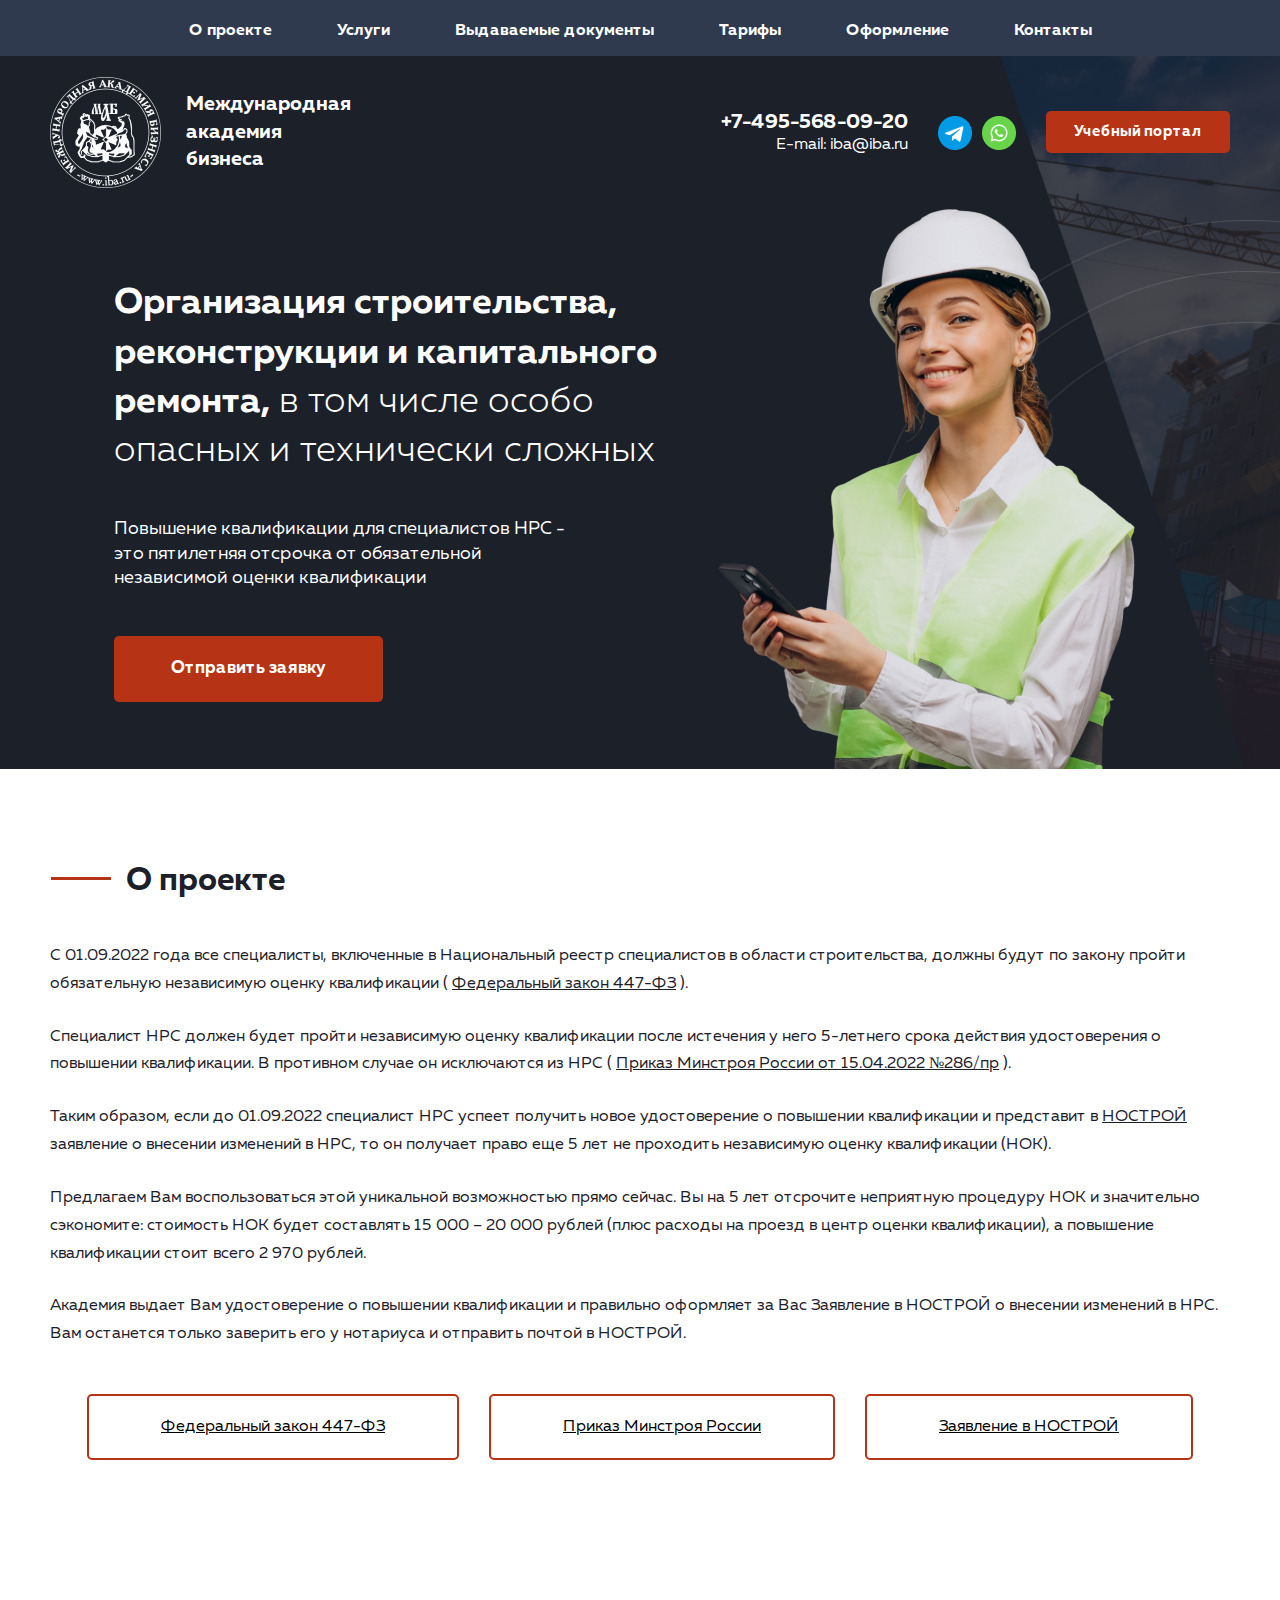
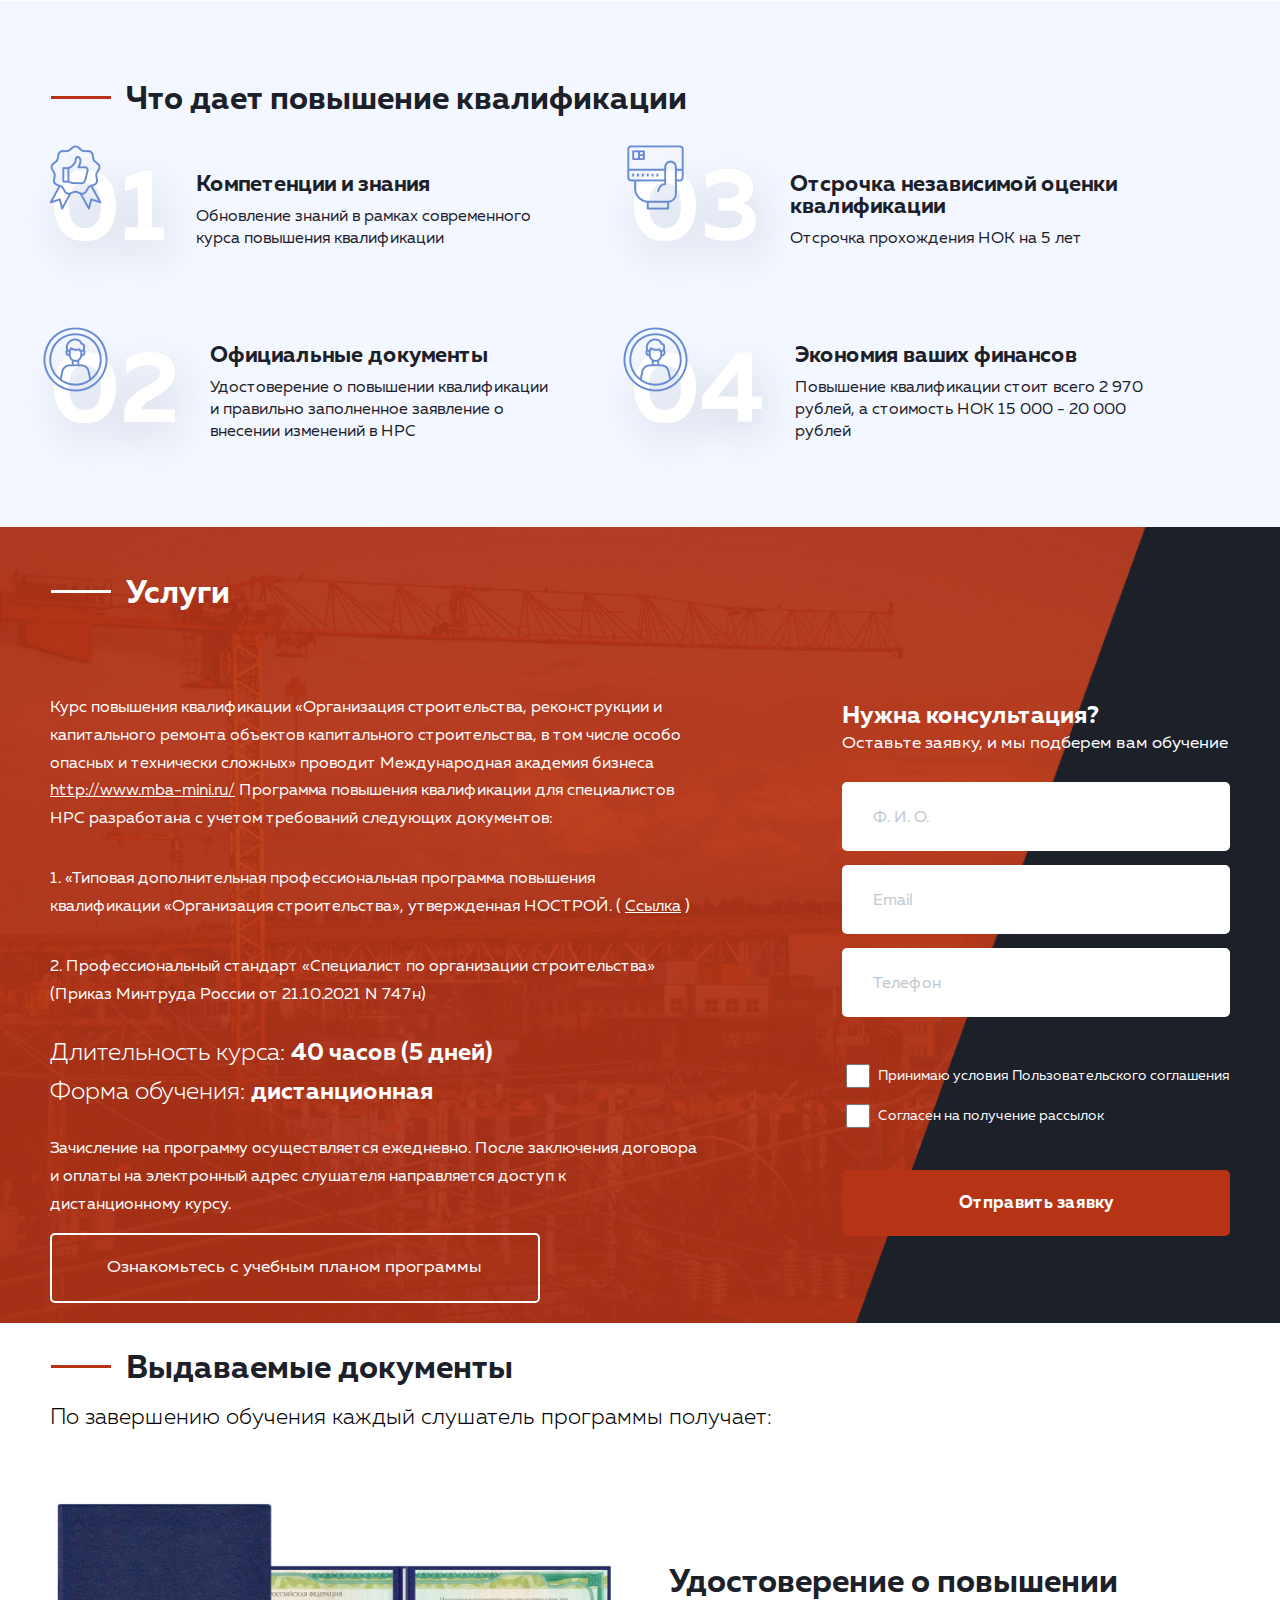
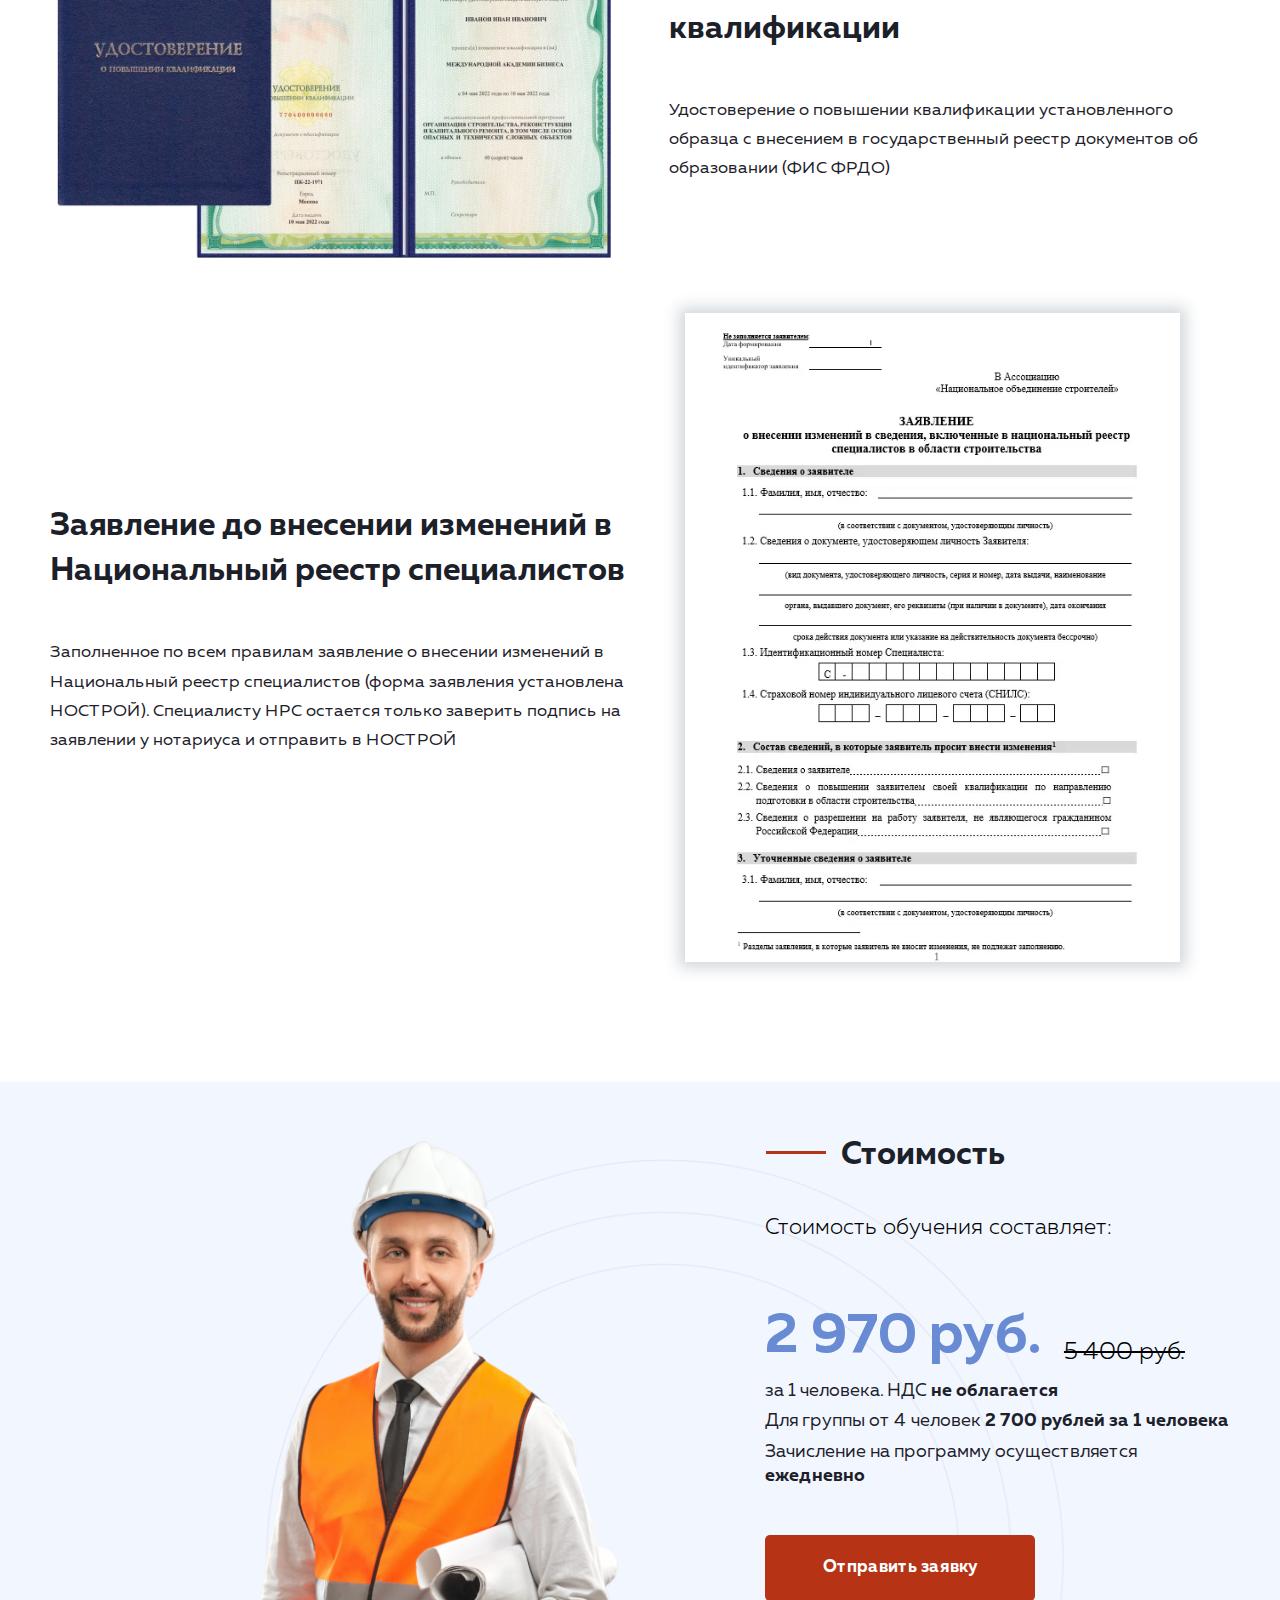
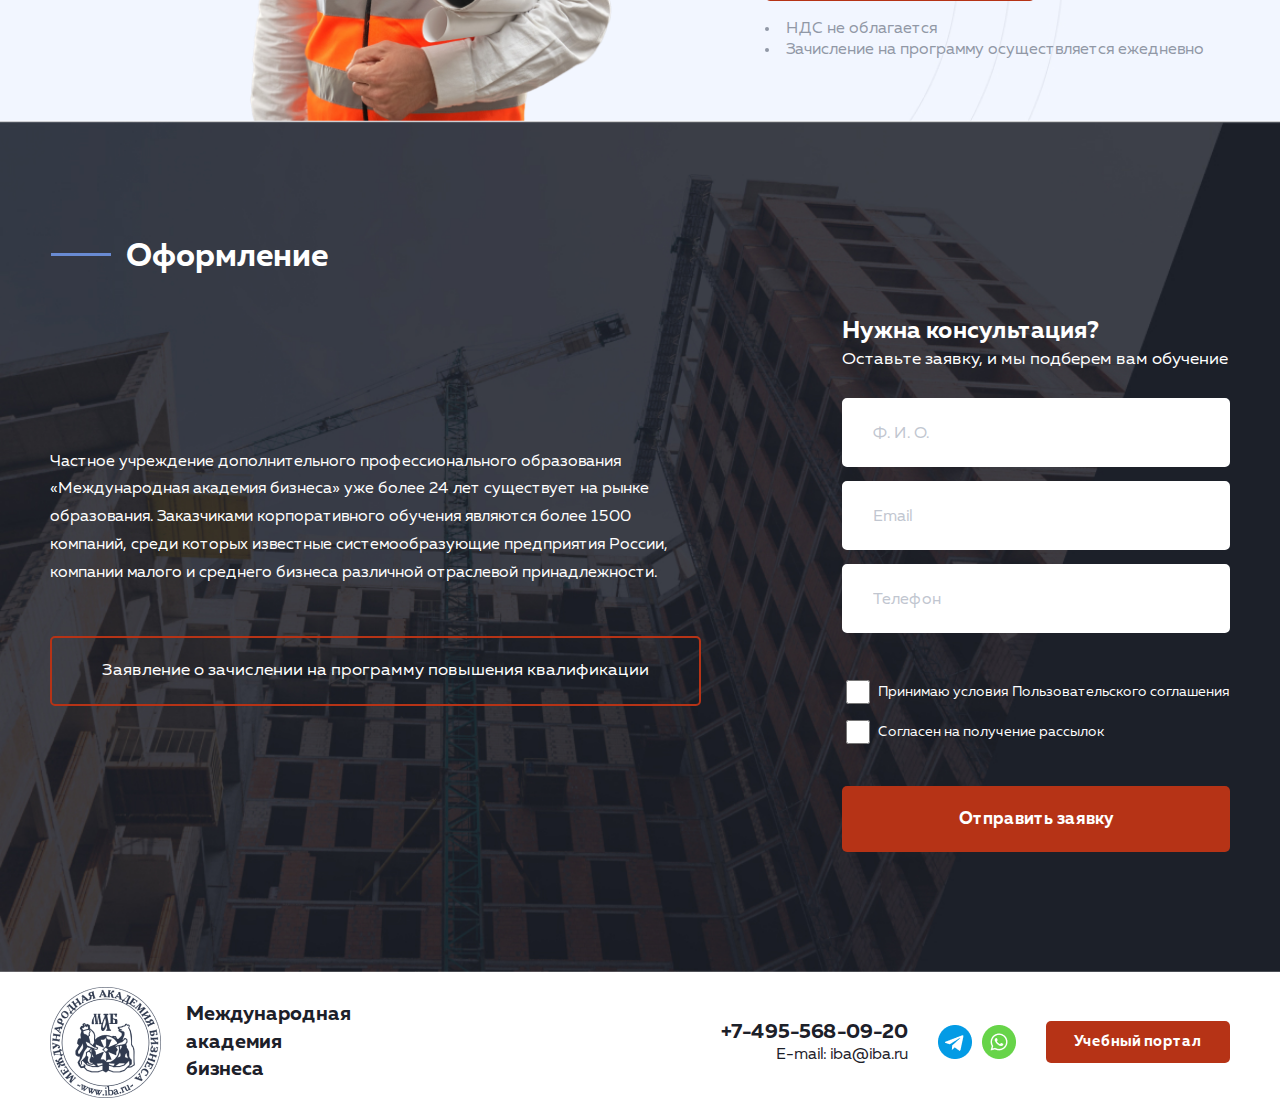
==== commit 9356722a: "Add files via upload" ====
--- a/index.html
+++ b/index.html
@@ -47,7 +47,7 @@
                         </li>
                         <div class="intro__contact mob">
                             <div class="intro__contacts dark center">
-                                <a href="tel:+7 (495) 925-88-54" class="intro__contacts-number">+7 (495) 925-88-54</a>
+                                <a href="tel:+7-495-568-09-20" class="intro__contacts-number">+7-495-568-09-20</a>
                                 <a href="#" class="intro__contacts-mail">E-mail: iba@iba.ru</a>
                             </div>
                             <div class="intro__contacts-social">
@@ -80,7 +80,7 @@
                     </div>
                     <div class="intro__contact">
                         <div class="intro__contacts">
-                            <a href="tel:+7 (495) 925-88-54" class="intro__contacts-number">+7 (495) 925-88-54</a>
+                            <a href="tel:+7-495-568-09-20" class="intro__contacts-number">+7-495-568-09-20</a>
                             <a href="#" class="intro__contacts-mail">E-mail: iba@iba.ru</a>
                         </div>
                         <div class="intro__contacts-social">
@@ -288,7 +288,7 @@
                     <img src="assets/img/document-r.png" alt="">
                 </div>
                 <div class="documents__item-text">
-                    <h1 class="documents__item-title">Заявление о внесении изменений в Национальный реестр специалистов
+                    <h1 class="documents__item-title">Заявление до внесении изменений в Национальный реестр специалистов
                     </h1>
                     <h2 class="documents__item-subtitle">Заполненное по всем правилам заявление о внесении изменений в
                         Национальный реестр специалистов (форма заявления установлена НОСТРОЙ). Специалисту НРС остается
@@ -338,13 +338,8 @@
                             России, компании малого и среднего бизнеса различной отраслевой принадлежности.</p>
                     </div>
                     <div class="consult__link">
-                        <a href="#">Ссылки для скачивания форм документов</a>
-                    </div>
-                    <div class="consult__link">
-                        <a href="#">Ссылки для скачивания форм документов</a>
-                    </div>
-                    <div class="consult__link">
-                        <a href="#">Ссылки для скачивания форм документов</a>
+                        <a href="assets/img/Заявление.docx" target="_blank">Заявление о зачислении на программу
+                            повышения квалификации</a>
                     </div>
                 </div>
                 <form action="mail.php" method="POST" class="consult__form">
@@ -380,7 +375,7 @@
                 </div>
                 <div class="intro__contact">
                     <div class="intro__contacts dark">
-                        <a href="tel:+7 (495) 925-88-54" class="intro__contacts-number">+7 (495) 925-88-54</a>
+                        <a href="tel:+7-495-568-09-20" class="intro__contacts-number">+7-495-568-09-20</a>
                         <a href="#" class="intro__contacts-mail">E-mail: iba@iba.ru</a>
                     </div>
                     <div class="intro__contacts-social">
--- a/css/style.css
+++ b/css/style.css
@@ -1150,7 +1150,7 @@
 }
 
 .consult__programm-paragraph p {
-  max-width: 585px;
+  max-width: 650px;
   margin: 2em 0;
   font-size: 1rem;
   color: #fff;
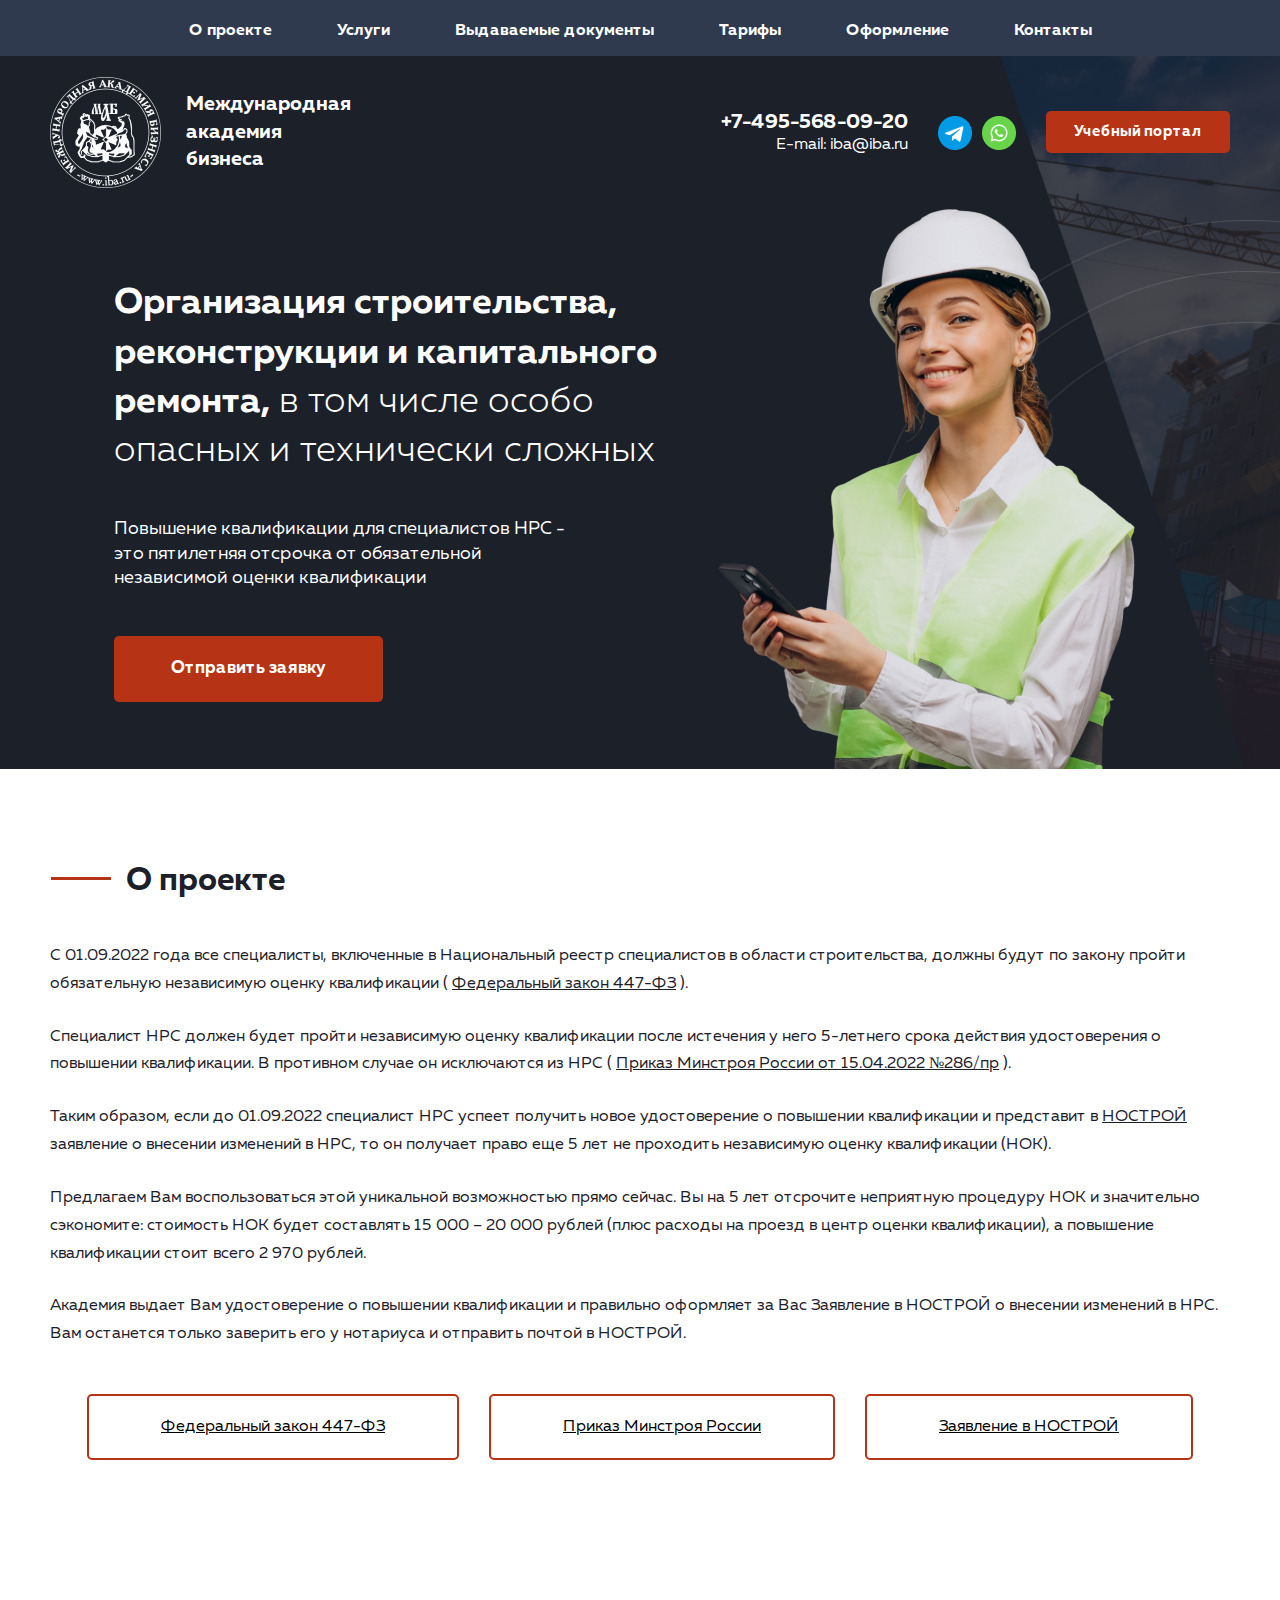
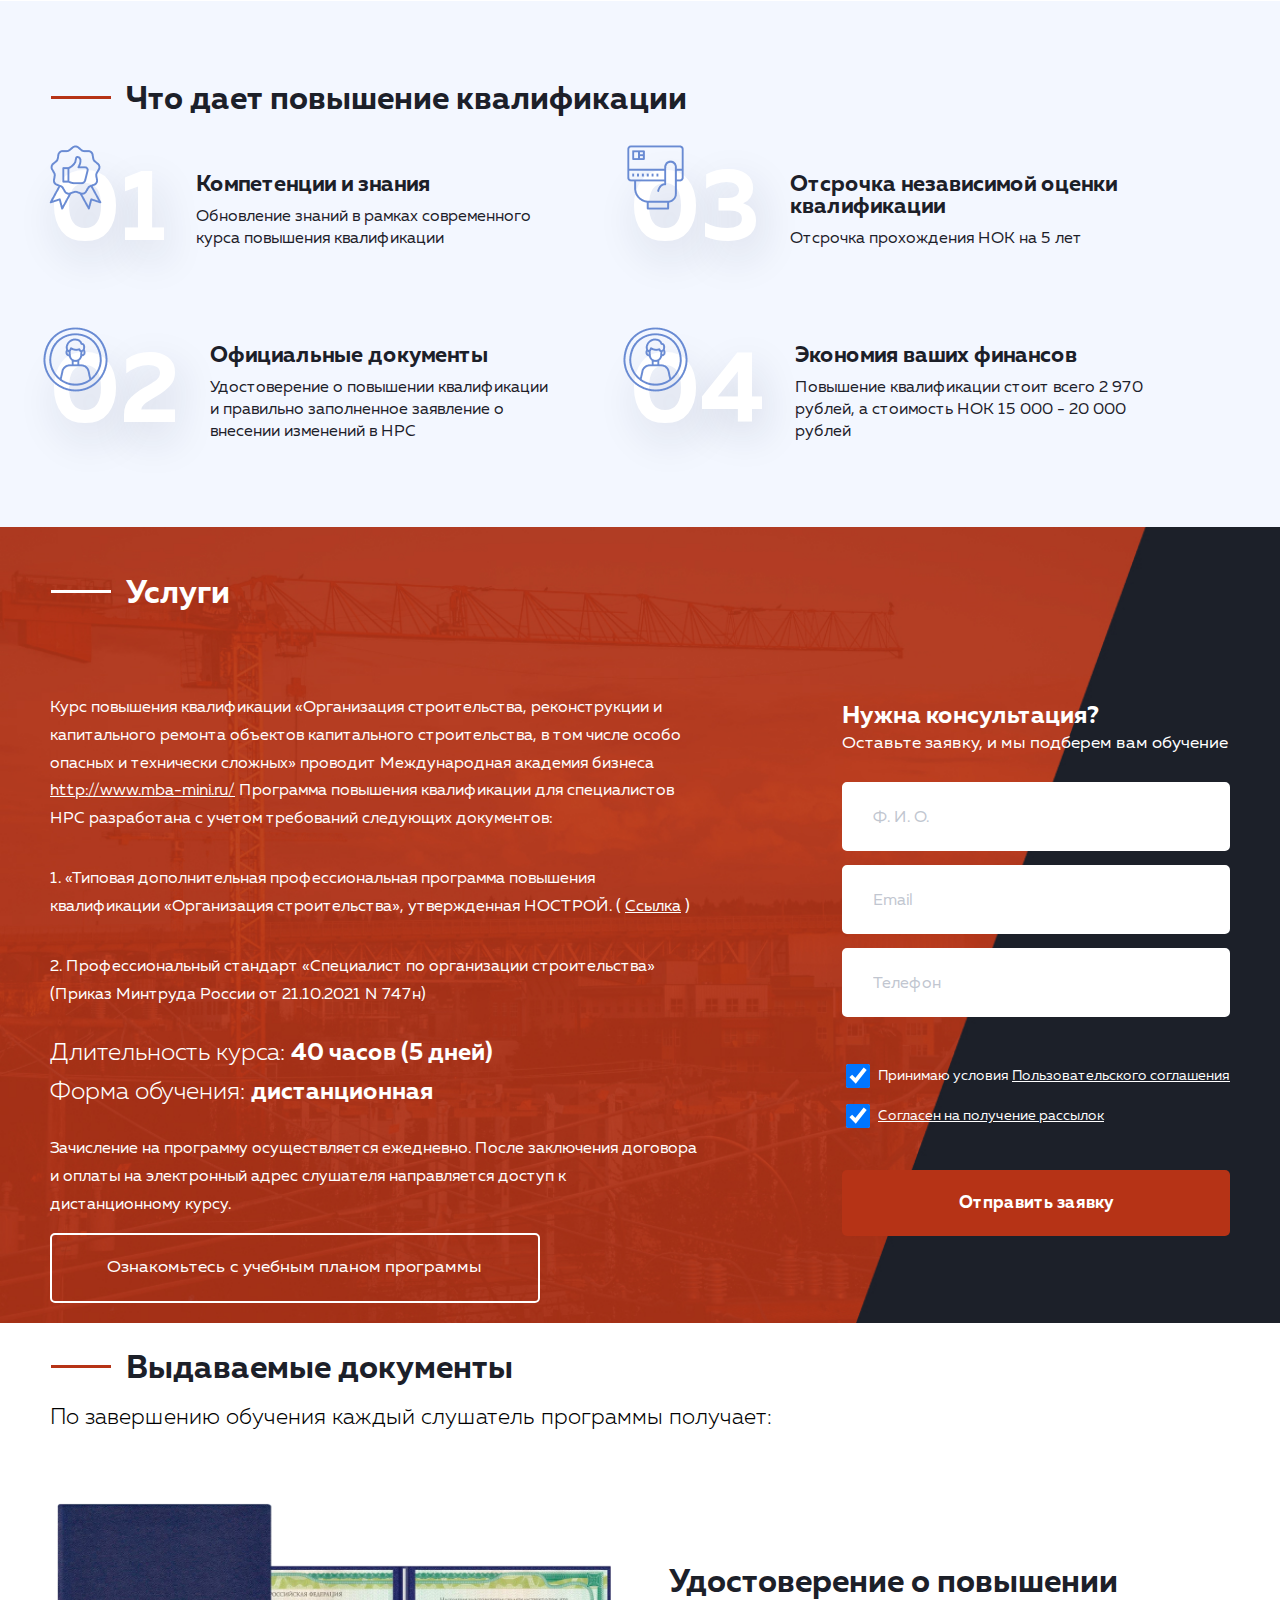
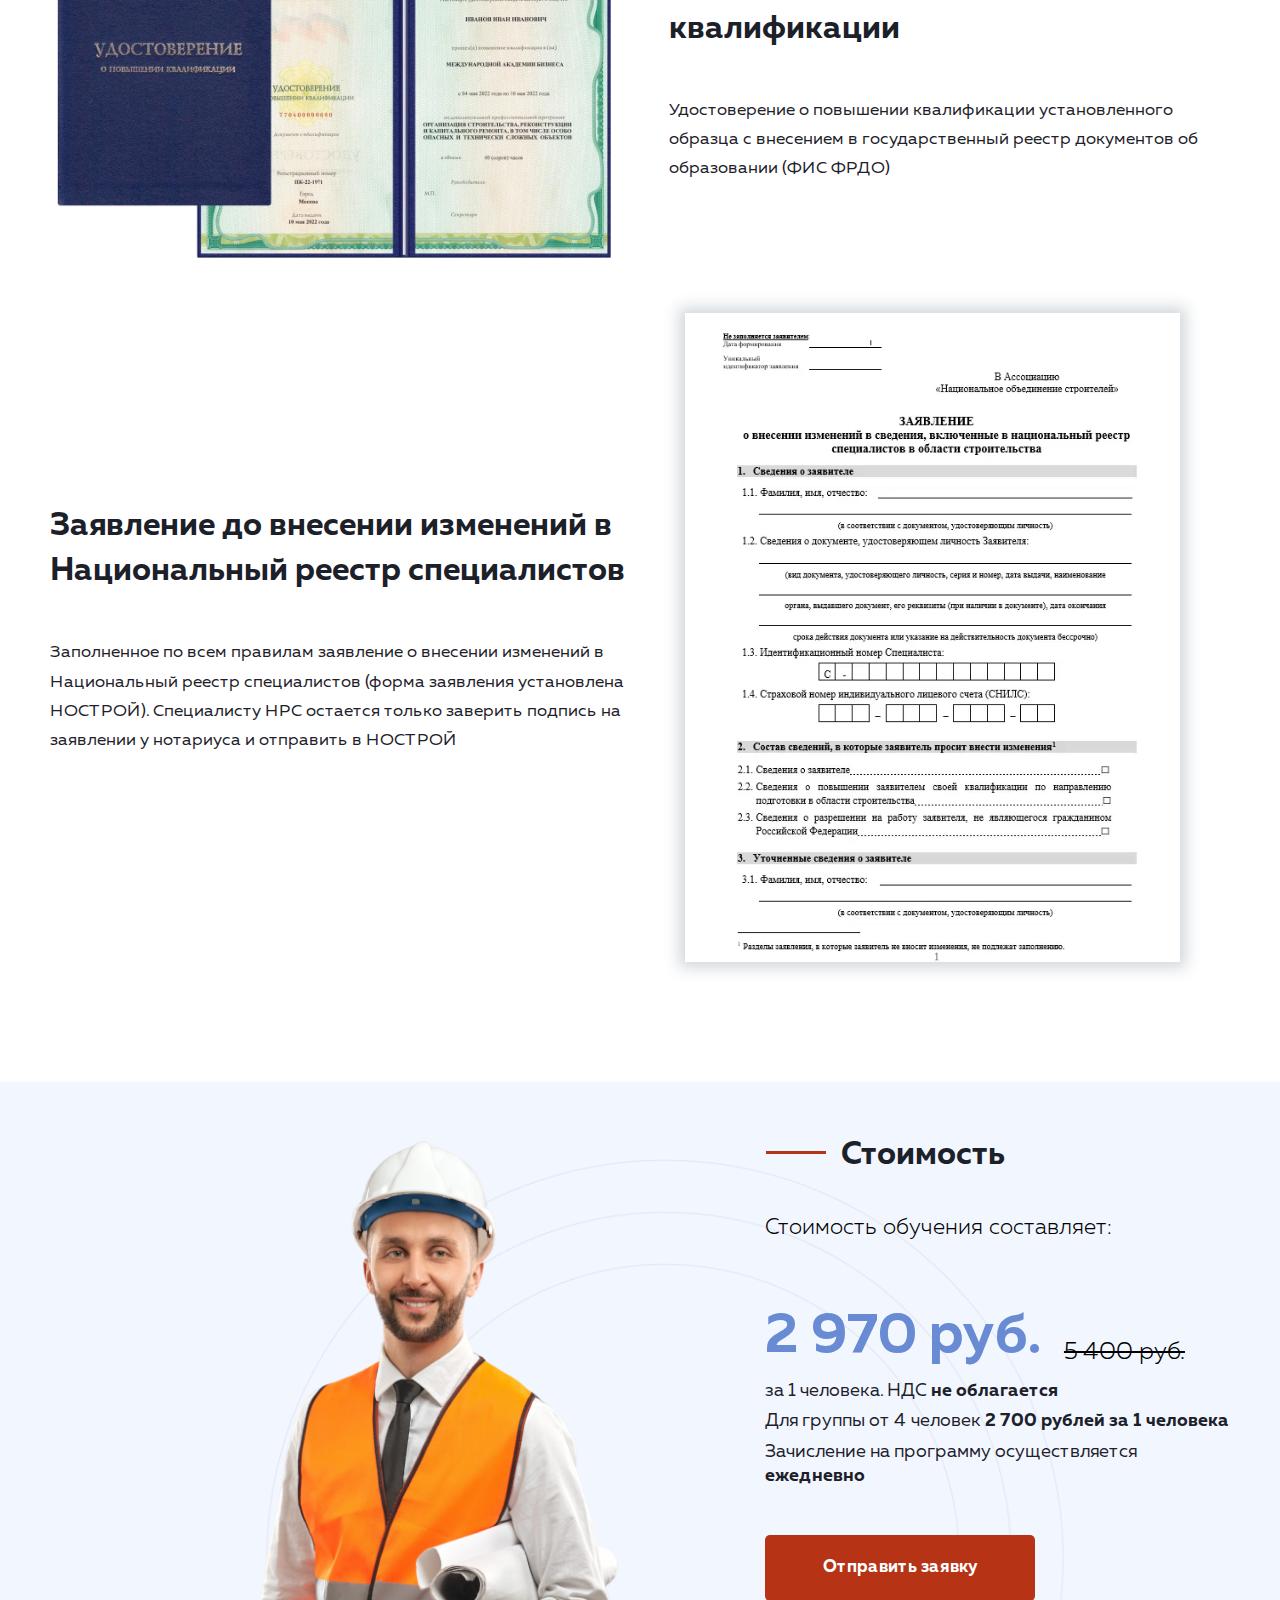
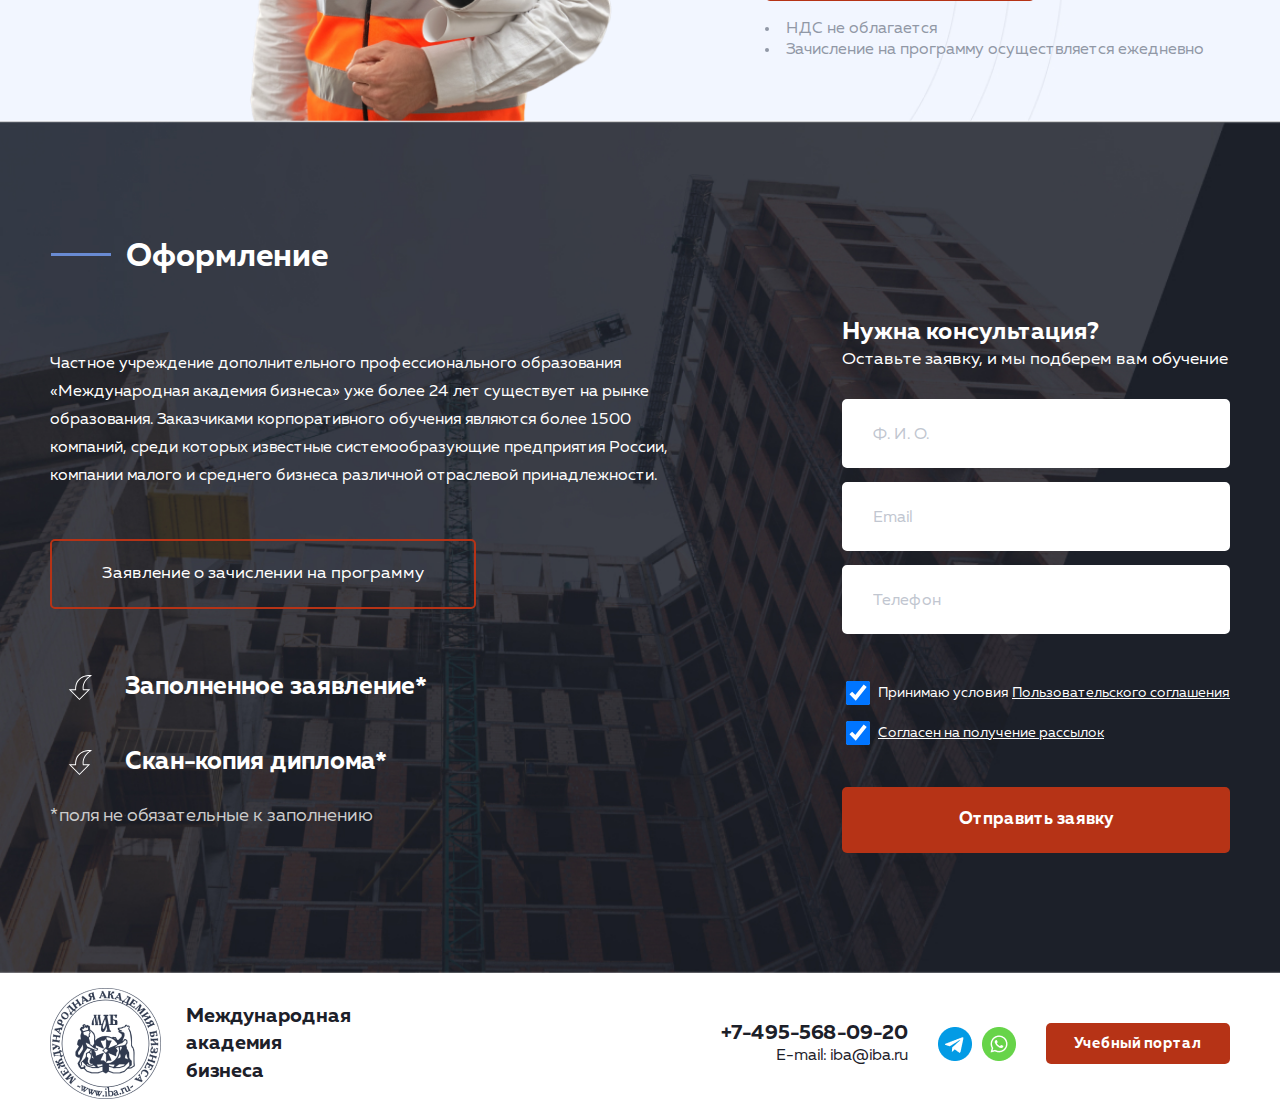
==== commit acb066be: "Add files via upload" ====
--- a/index.html
+++ b/index.html
@@ -255,12 +255,12 @@
                     <input class="consult__form-input" type="text" placeholder="Телефон" name="user_number" required>
                     <div class="consult__form-checkboxes">
                         <div class="consult__form-checkbox">
-                            <input type="checkbox">
-                            <h2>Принимаю условия Пользовательского соглашения</h2>
+                            <input type="checkbox" checked>
+                            <h2>Принимаю условия <a href="#">Пользовательского соглашения</a></h2>
                         </div>
                         <div class="consult__form-checkbox">
-                            <input type="checkbox">
-                            <h2>Согласен на получение рассылок</h2>
+                            <input type="checkbox" checked>
+                            <h2><a href="#">Согласен на получение рассылок</a></h2>
                         </div>
                     </div>
                     <button class="consult__form-button" type="submit">Отправить заявку</button>
@@ -338,9 +338,25 @@
                             России, компании малого и среднего бизнеса различной отраслевой принадлежности.</p>
                     </div>
                     <div class="consult__link">
-                        <a href="assets/img/Заявление.docx" target="_blank">Заявление о зачислении на программу
-                            повышения квалификации</a>
-                    </div>
+                        <a href="assets/img/Заявление.docx" target="_blank">Заявление о зачислении на программу</a>
+                    </div>
+                    <div class="input__wrapper">
+                        <input name="file" type="file" name="file" id="input__file" class="input input__file" multiple>
+                        <label for="input__file" class="input__file-button">
+                            <span class="input__file-icon-wrapper"><img class="input__file-icon"
+                                    src="assets/img/download-link.svg" alt="Выбрать файл" width="25"></span>
+                            <span class="input__file-button-text">Заполненное заявление*</span>
+                        </label>
+                    </div>
+                    <div class="input__wrapper">
+                        <input name="file" type="file" name="file" id="input__file" class="input input__file" multiple>
+                        <label for="input__file" class="input__file-button">
+                            <span class="input__file-icon-wrapper"><img class="input__file-icon"
+                                    src="assets/img/download-link.svg" alt="Выбрать файл" width="25"></span>
+                            <span class="input__file-button-text">Скан-копия диплома*</span>
+                        </label>
+                    </div>
+                    <h3 class="consult__discription">*поля не обязательные к заполнению</h3>
                 </div>
                 <form action="mail.php" method="POST" class="consult__form">
                     <h1 class="consult__form-title">Нужна консультация?</h1>
@@ -350,12 +366,12 @@
                     <input class="consult__form-input" type="text" placeholder="Телефон" name="user_number" required>
                     <div class="consult__form-checkboxes">
                         <div class="consult__form-checkbox">
-                            <input type="checkbox">
-                            <h2>Принимаю условия Пользовательского соглашения</h2>
+                            <input type="checkbox" checked>
+                            <h2>Принимаю условия <a href="#">Пользовательского соглашения</a></h2>
                         </div>
                         <div class="consult__form-checkbox">
-                            <input type="checkbox">
-                            <h2>Согласен на получение рассылок</h2>
+                            <input type="checkbox" checked>
+                            <h2><a href="#">Согласен на получение рассылок</a></h2>
                         </div>
                     </div>
                     <button class="consult__form-button" type="submit">Отправить заявку</button>
--- a/css/style.css
+++ b/css/style.css
@@ -1332,6 +1332,10 @@
   font-size: 0.875rem;
 }
 
+.consult__form-checkbox h2 a {
+  text-decoration: underline;
+}
+
 .consult__form-button {
   padding: 1.4375em 0;
   color: #fff;
@@ -1621,6 +1625,83 @@
 
 @media (max-width: 58.125em) {
   .consult__link {
+    text-align: center;
+  }
+}
+
+.input__wrapper {
+  width: 100%;
+  position: relative;
+  margin: 15px 0;
+  text-align: center;
+}
+
+.input__wrapper:hover {
+  text-decoration: underline;
+  color: #fff;
+}
+
+.input__file {
+  opacity: 0;
+  visibility: hidden;
+  position: absolute;
+  width: 0;
+}
+
+.input__file-icon-wrapper {
+  height: 60px;
+  width: 60px;
+  margin-right: 15px;
+  display: -webkit-box;
+  display: -ms-flexbox;
+  display: flex;
+  -webkit-box-align: center;
+  -ms-flex-align: center;
+  align-items: center;
+  -webkit-box-pack: center;
+  -ms-flex-pack: center;
+  justify-content: center;
+}
+
+.input__file-button-text {
+  line-height: 1;
+  margin-top: 1px;
+  font-size: 1.5625rem;
+}
+
+@media (max-width: 58.125em) {
+  .input__file-button-text {
+    font-size: 1.125rem;
+  }
+}
+
+.input__file-button {
+  width: 100%;
+  height: 60px;
+  color: #fff;
+  font-size: 1.125rem;
+  font-weight: 700;
+  display: -webkit-box;
+  display: -ms-flexbox;
+  display: flex;
+  -webkit-box-align: center;
+  -ms-flex-align: center;
+  align-items: center;
+  -webkit-box-pack: start;
+  -ms-flex-pack: start;
+  justify-content: flex-start;
+  border-radius: 3px;
+  cursor: pointer;
+}
+
+.consult__discription {
+  margin-bottom: 1.5625em;
+  font-size: 1.125rem;
+  color: #ccc;
+}
+
+@media (max-width: 40.125em) {
+  .consult__discription {
     text-align: center;
   }
 }
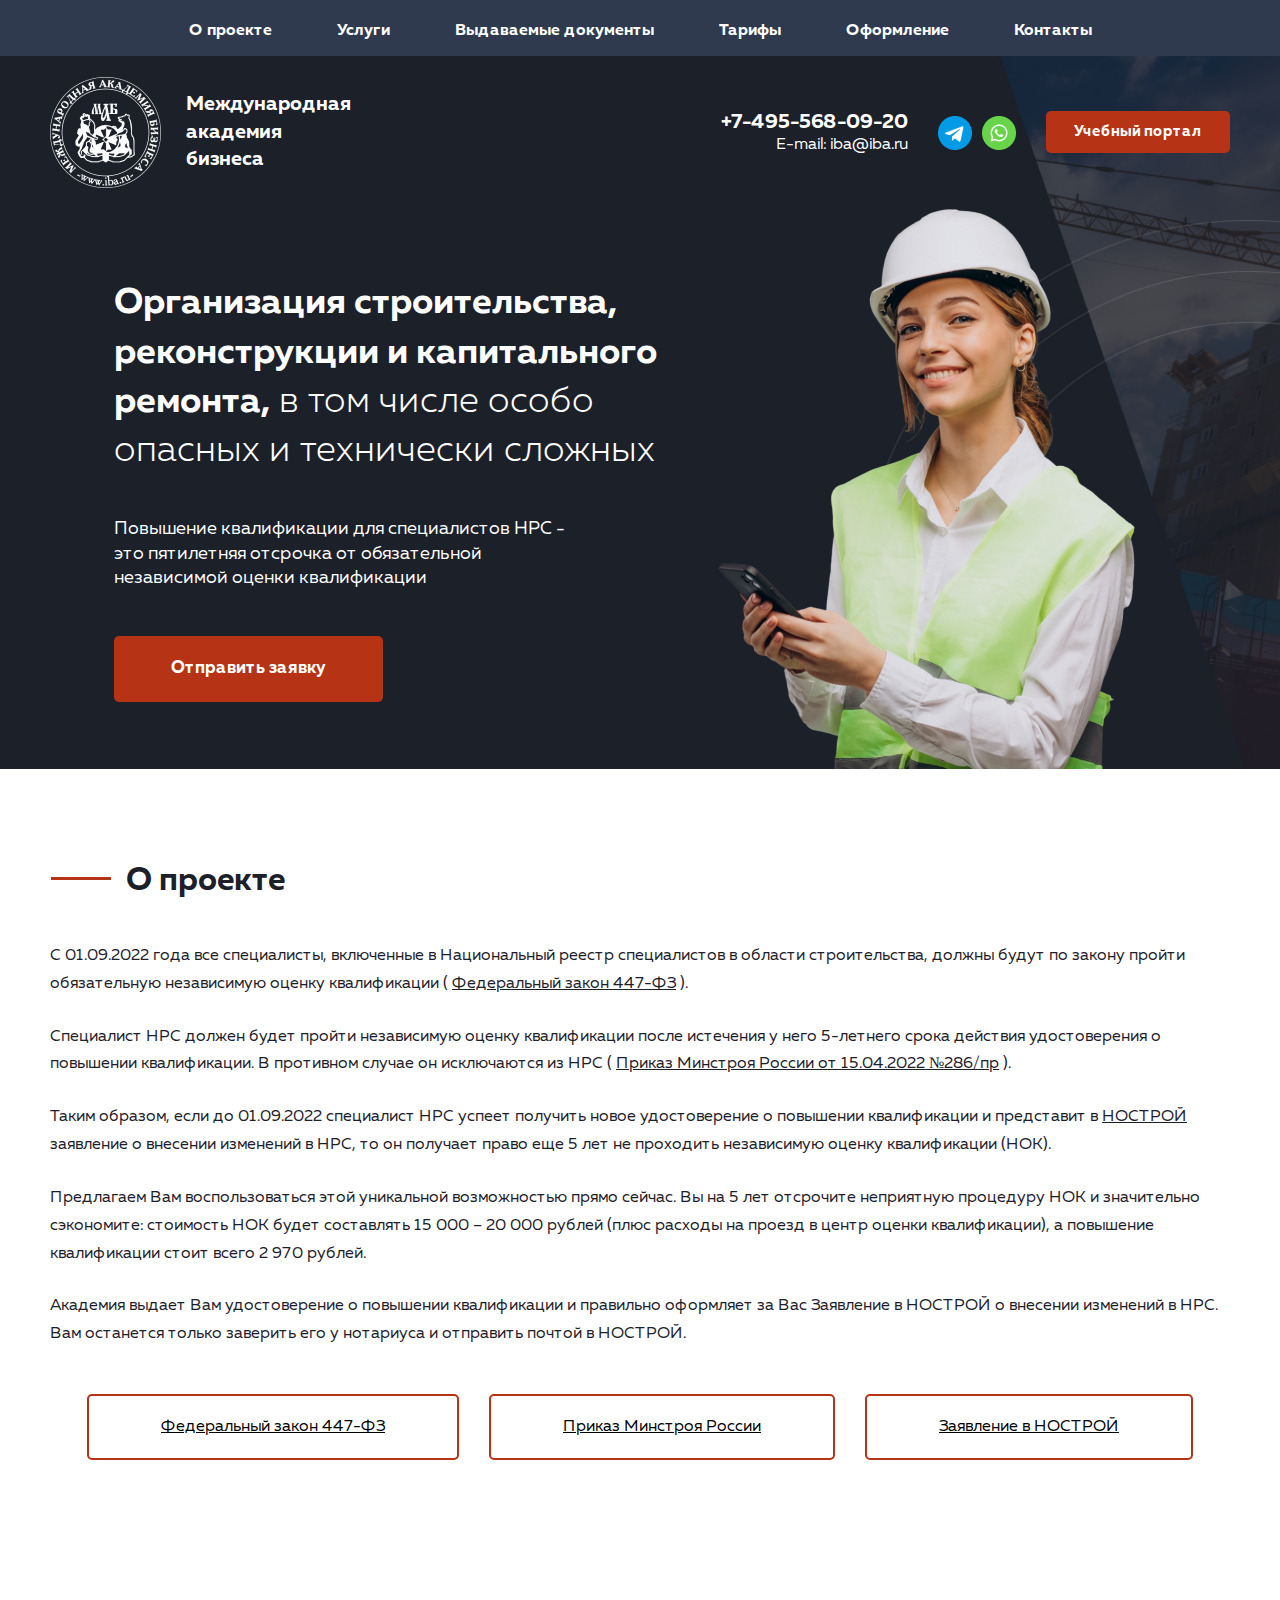
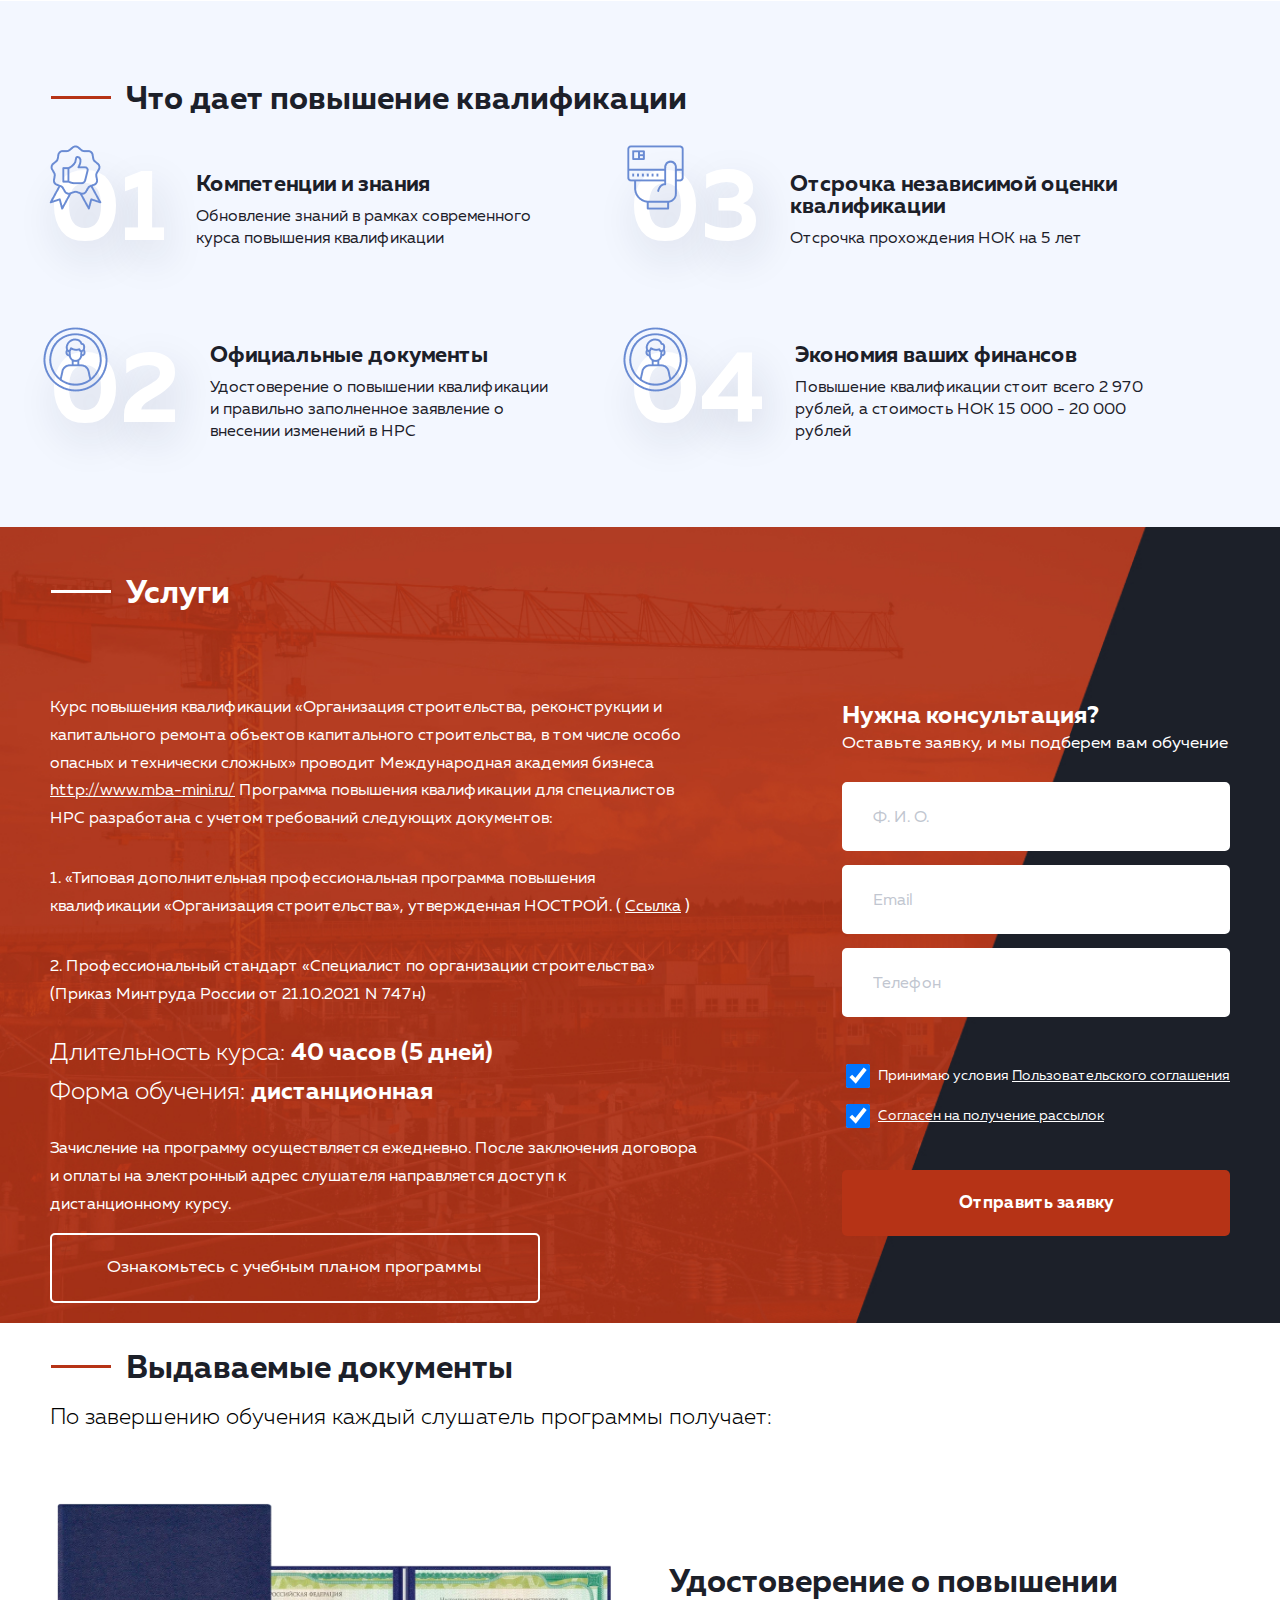
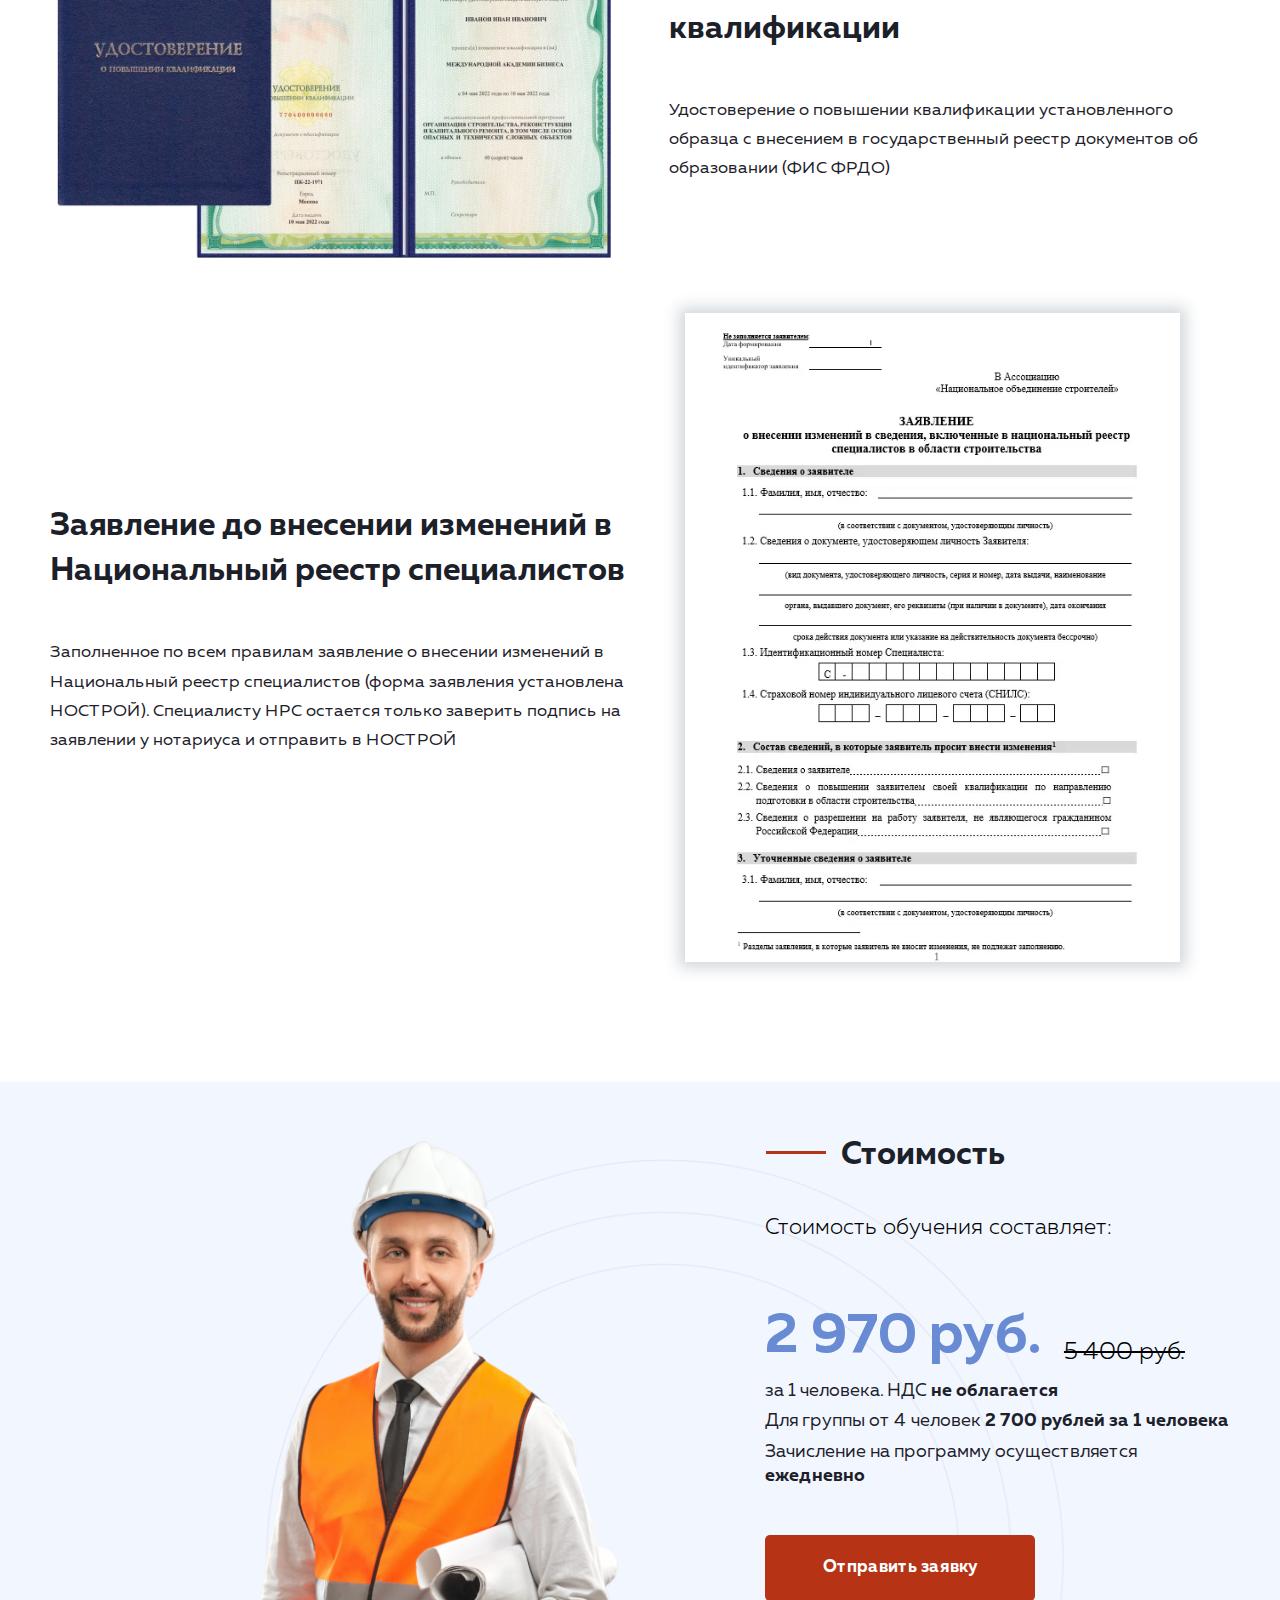
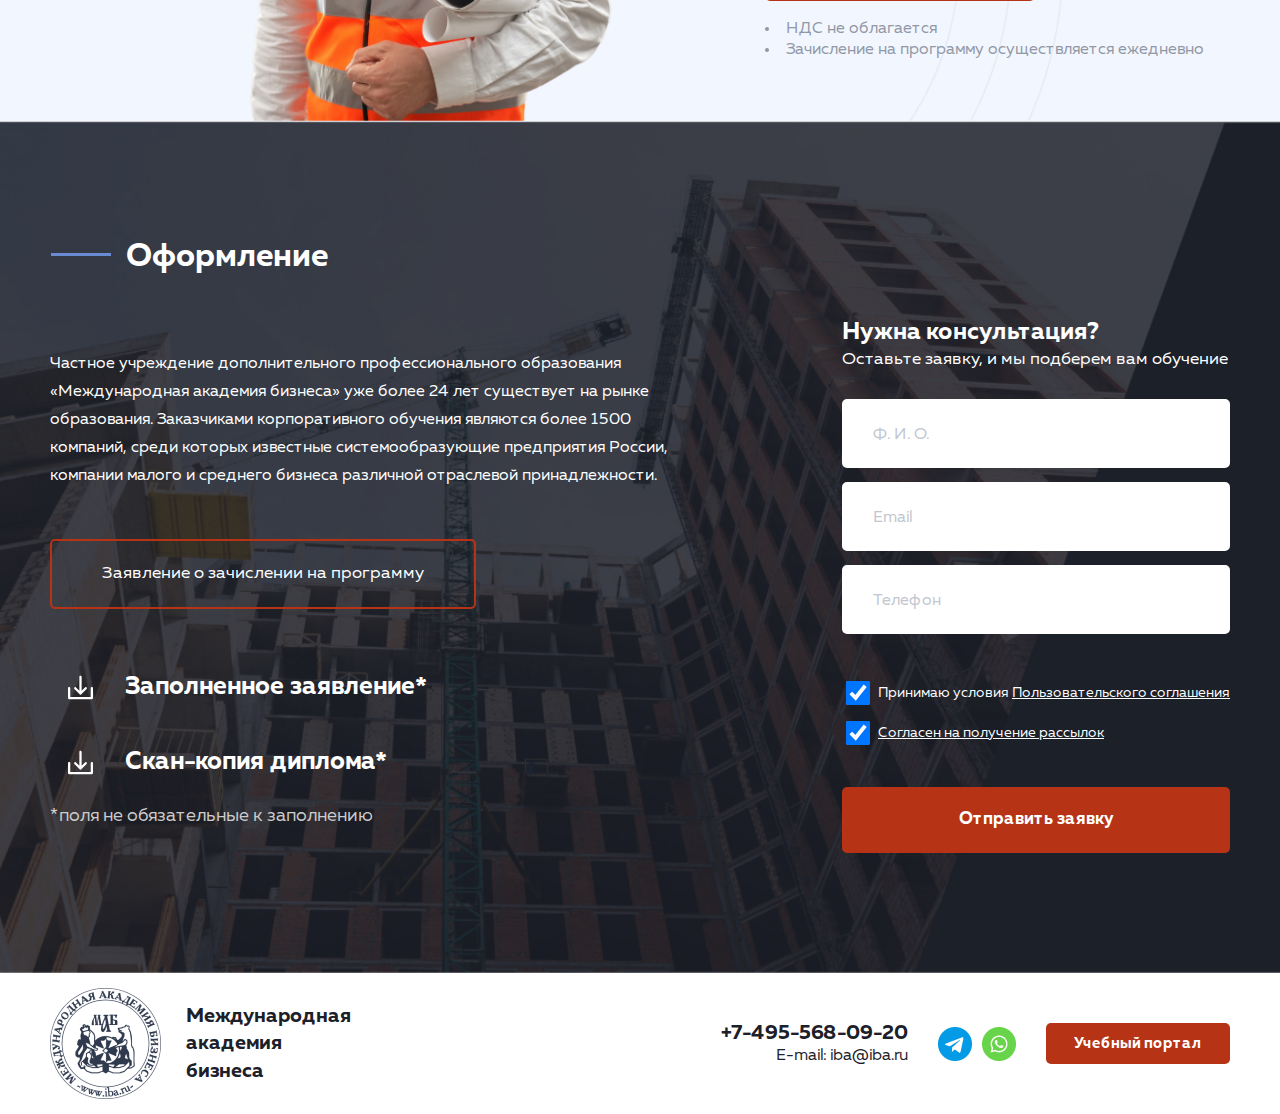
==== commit b89ba8e4: "Add files via upload" ====
--- a/index.html
+++ b/index.html
@@ -251,7 +251,7 @@
                     <h1 class="consult__form-title">Нужна консультация?</h1>
                     <h2 class="consult__form-subtitle">Оставьте заявку, и мы подберем вам обучение</h2>
                     <input class="consult__form-input" type="text" placeholder="Ф. И. О." name="user_name" required>
-                    <input class="consult__form-input" type="text" placeholder="Email" name="user_mail" required>
+                    <input class="consult__form-input" type="email" placeholder="Email" name="user_mail" required>
                     <input class="consult__form-input" type="text" placeholder="Телефон" name="user_number" required>
                     <div class="consult__form-checkboxes">
                         <div class="consult__form-checkbox">
@@ -362,7 +362,7 @@
                     <h1 class="consult__form-title">Нужна консультация?</h1>
                     <h2 class="consult__form-subtitle">Оставьте заявку, и мы подберем вам обучение</h2>
                     <input class="consult__form-input" type="text" placeholder="Ф. И. О." name="user_name" required>
-                    <input class="consult__form-input" type="text" placeholder="Email" name="user_mail" required>
+                    <input class="consult__form-input" type="email" placeholder="Email" name="user_mail" required>
                     <input class="consult__form-input" type="text" placeholder="Телефон" name="user_number" required>
                     <div class="consult__form-checkboxes">
                         <div class="consult__form-checkbox">
@@ -419,7 +419,7 @@
                         <h1 class="popup-title">Нужна консультация?</h1>
                         <h2 class="popup-subtitle">Оставьте заявку, и мы подберем вам обучение</h2>
                         <input class="popup-input" type="text" placeholder="Ф. И. О." name="user_name" required>
-                        <input class="popup-input" type="text" placeholder="Email" name="user_mail" required>
+                        <input class="popup-input" type="email" placeholder="Email" name="user_mail" required>
                         <input class="popup-input" type="text" placeholder="Телефон" name="user_number" required>
                         <div class="popup-checkboxes">
                             <div class="popup-checkbox">
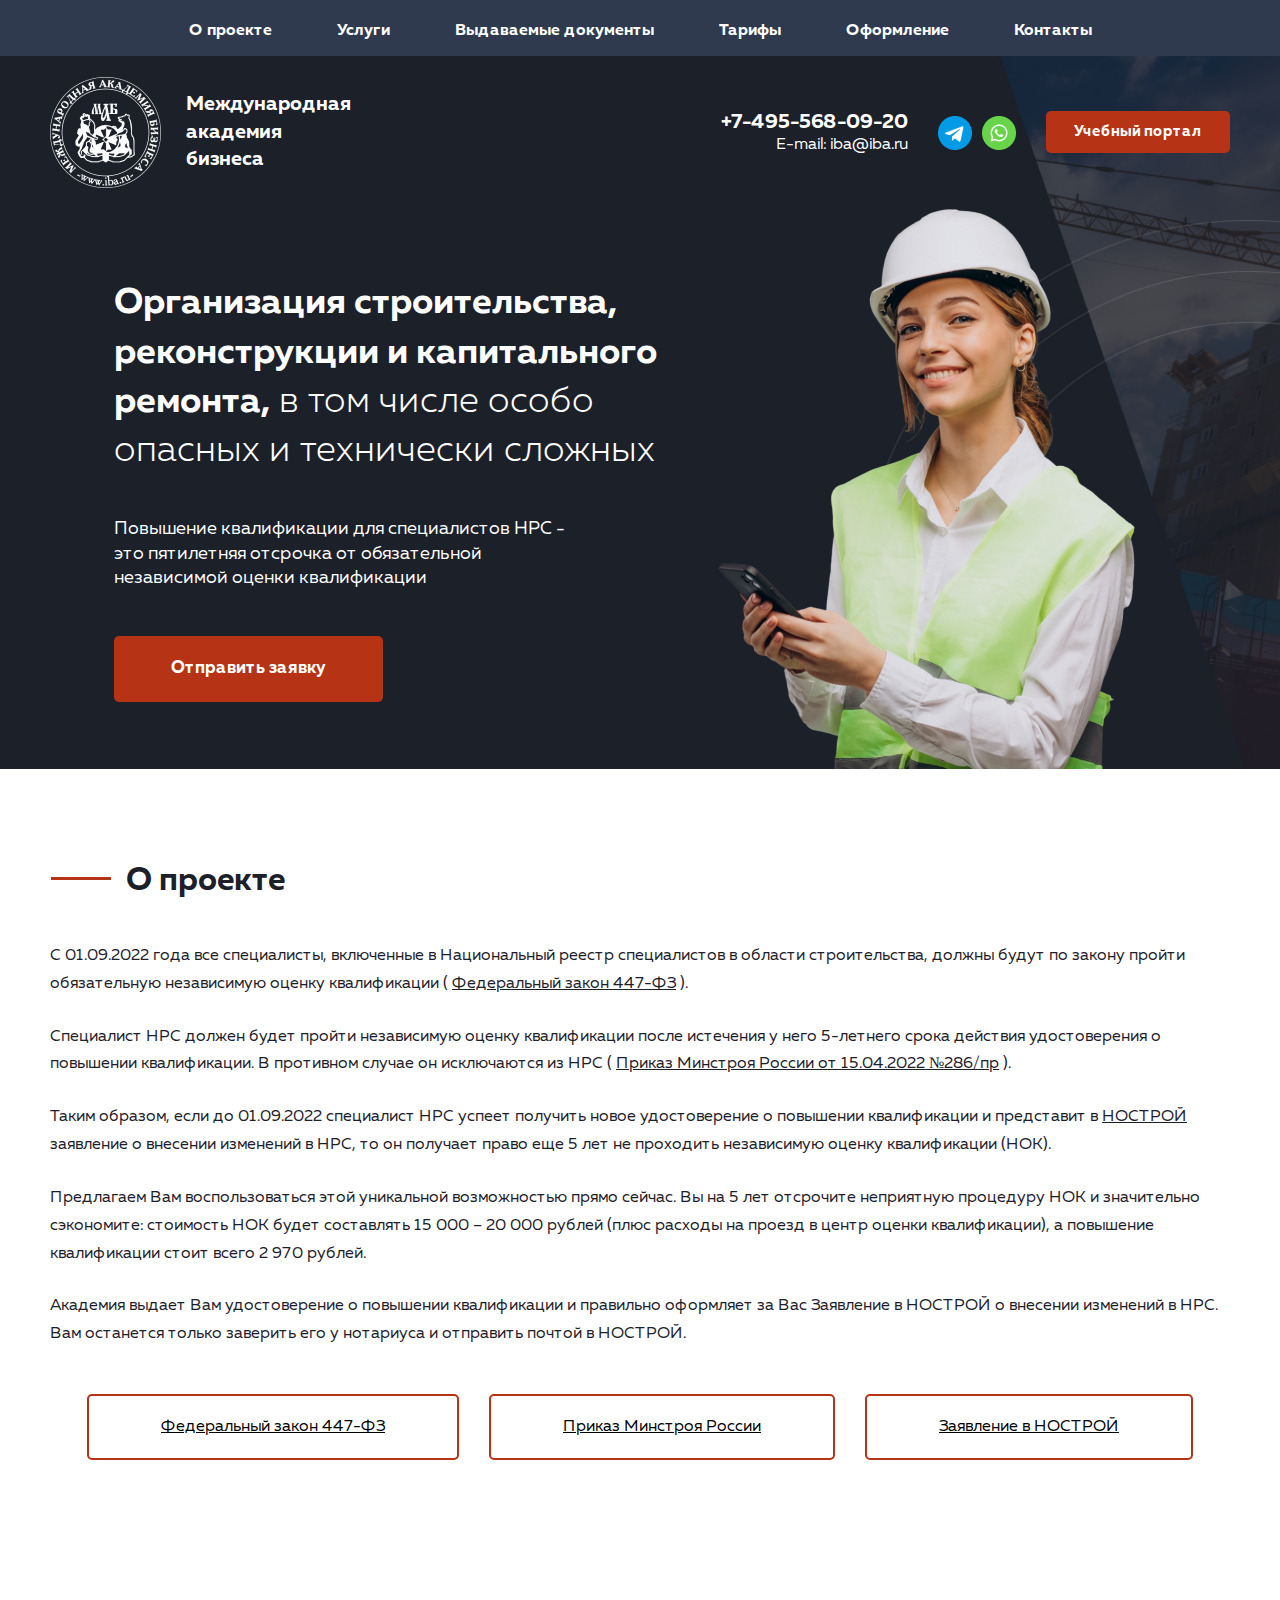
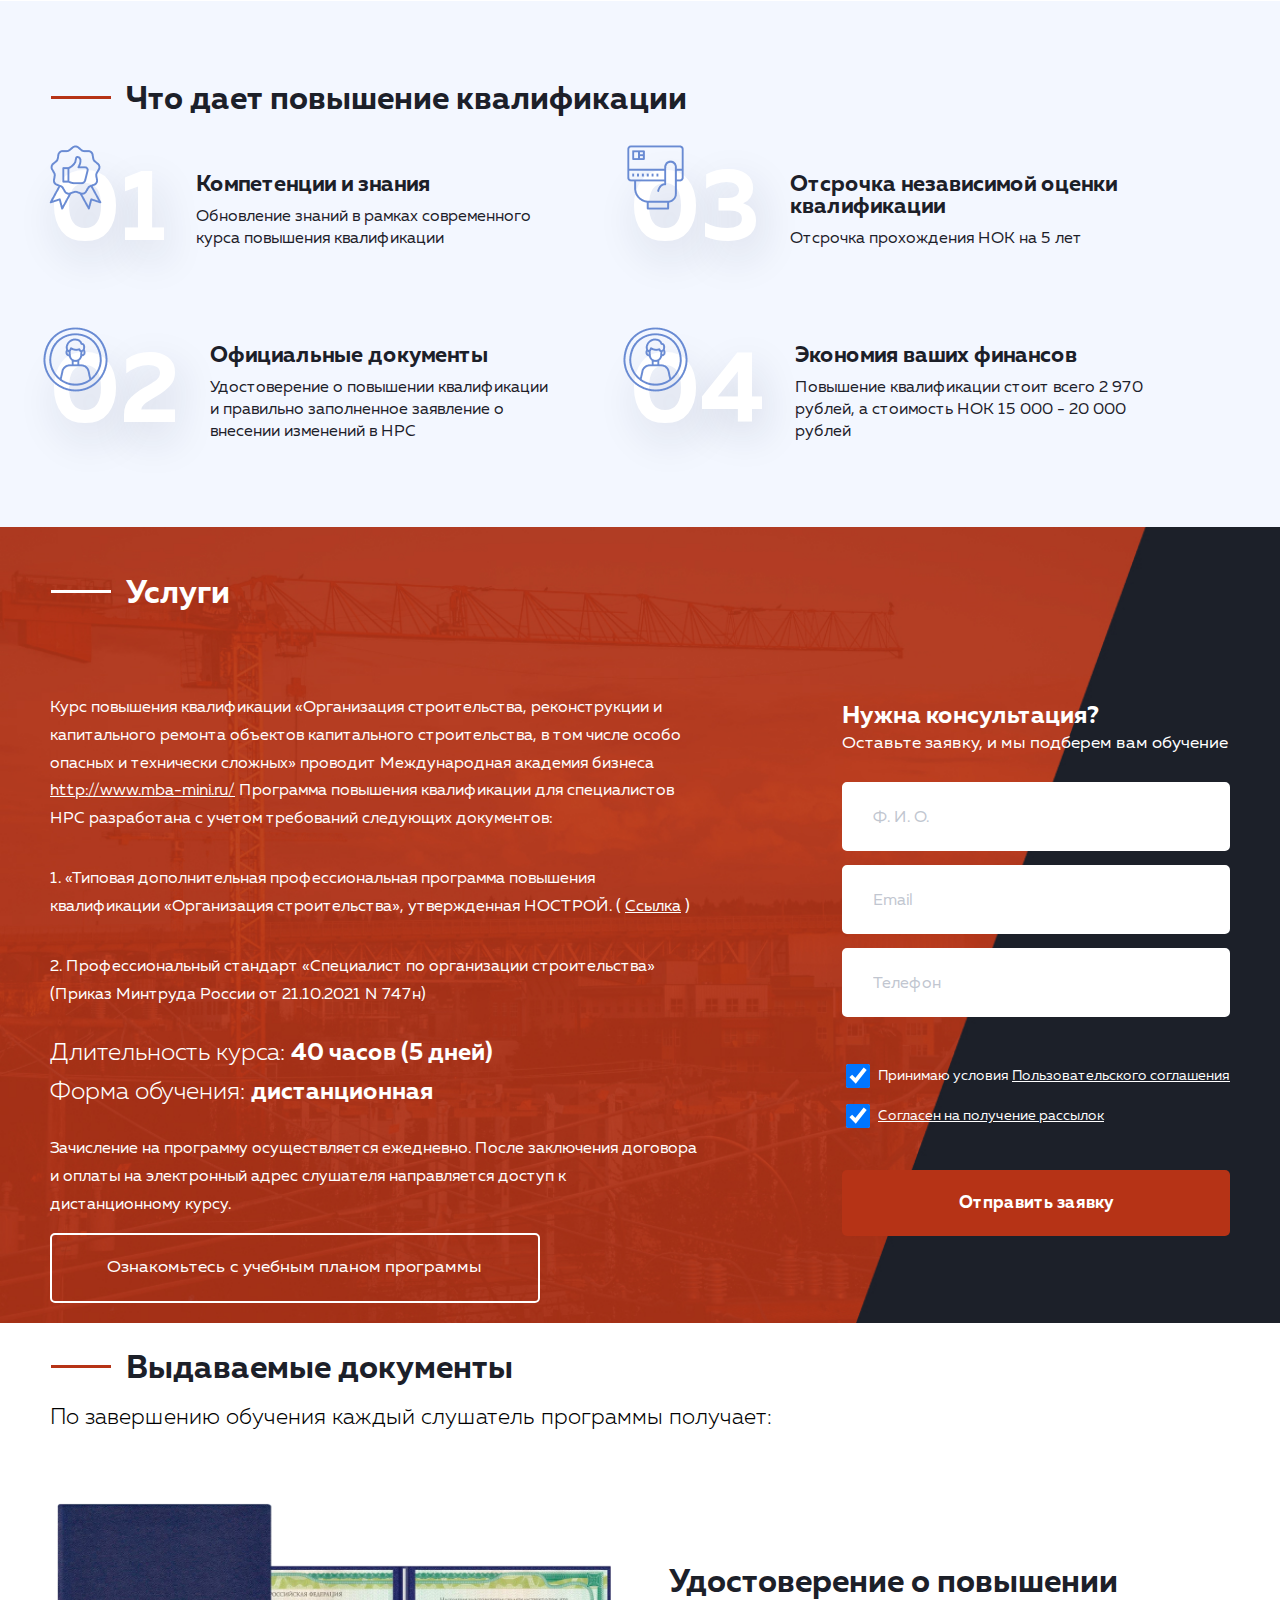
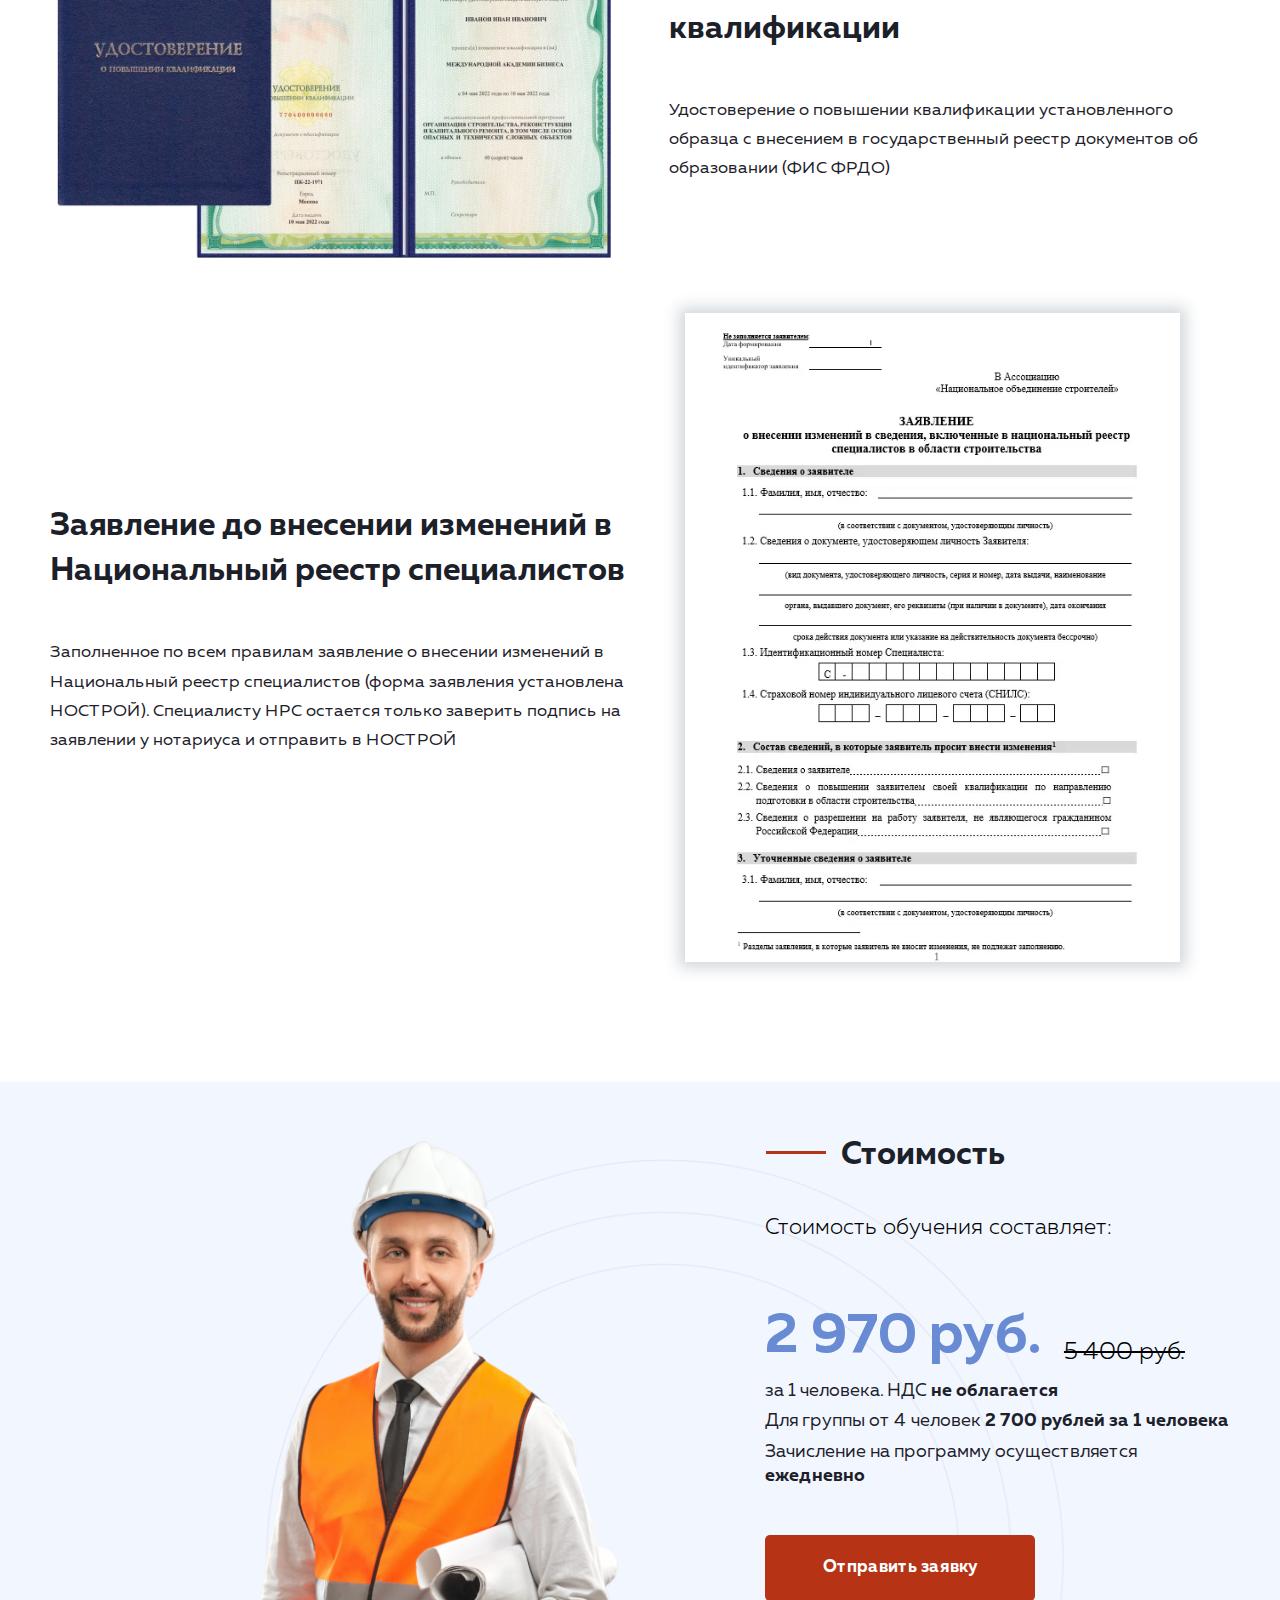
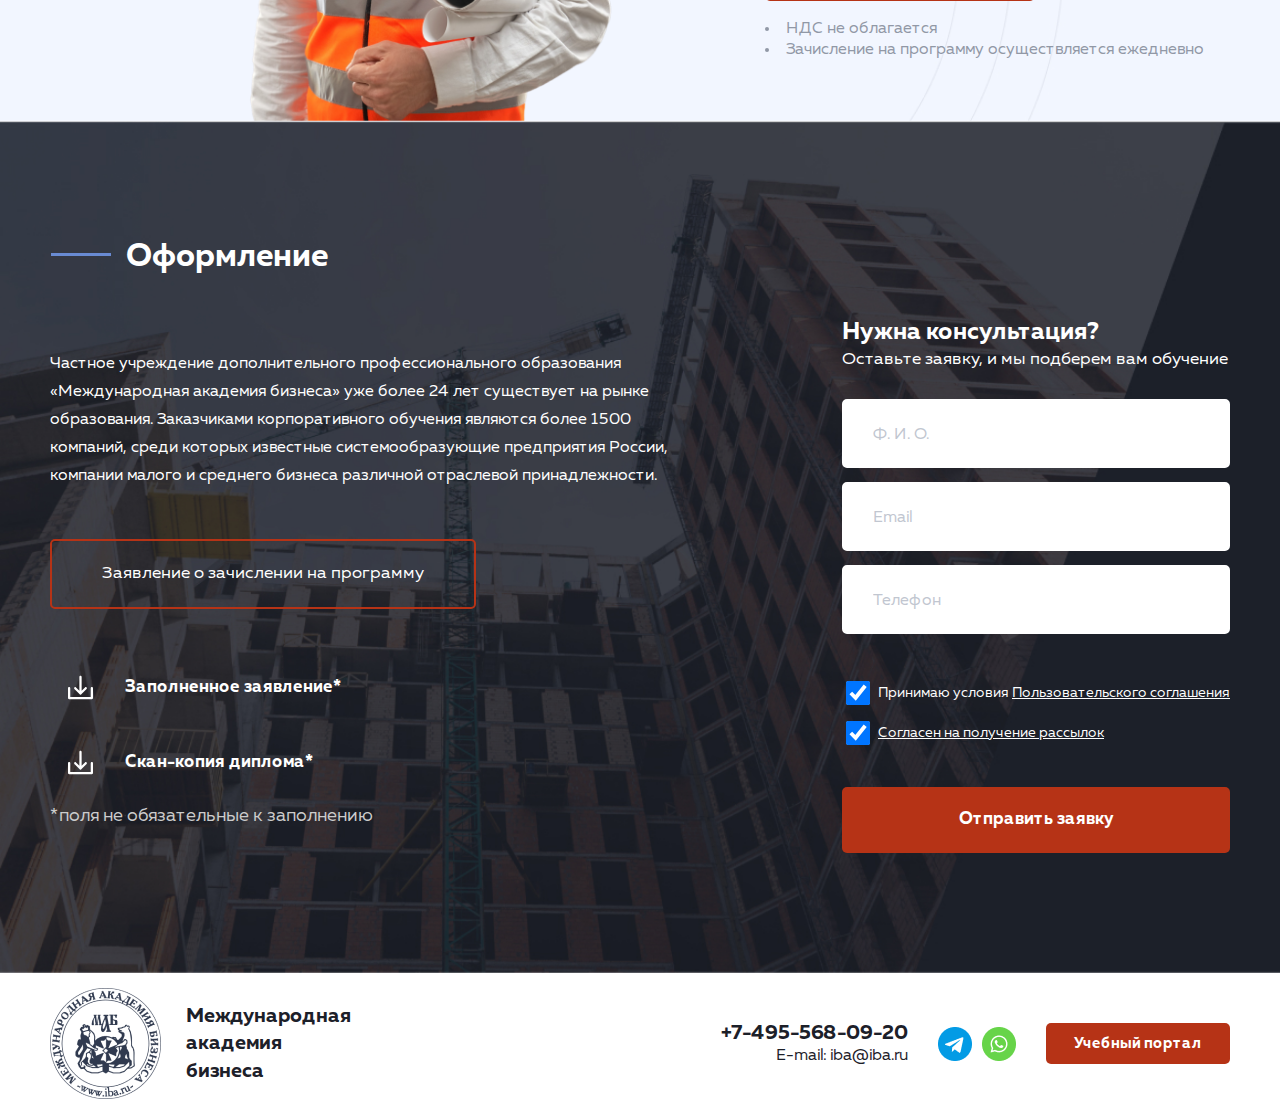
==== commit 6e0ab067: "Add files via upload" ====
--- a/index.html
+++ b/index.html
@@ -256,11 +256,11 @@
                     <div class="consult__form-checkboxes">
                         <div class="consult__form-checkbox">
                             <input type="checkbox" checked>
-                            <h2>Принимаю условия <a href="#">Пользовательского соглашения</a></h2>
+                            <h2>Принимаю условия <a data-modal="#user_agree">Пользовательского соглашения</a></h2>
                         </div>
                         <div class="consult__form-checkbox">
                             <input type="checkbox" checked>
-                            <h2><a href="#">Согласен на получение рассылок</a></h2>
+                            <h2><a data-modal="#user_links">Согласен на получение рассылок</a></h2>
                         </div>
                     </div>
                     <button class="consult__form-button" type="submit">Отправить заявку</button>
@@ -438,6 +438,115 @@
         </div>
     </div>
 
+    <div class='popup' id='user_agree'>
+        <div class="container">
+            <div class='popup__body'>
+                <div class='popup__content agree'>
+                    <a href='#' class='popup__close agree' data-close="">X</a>
+                    <h1 class="popup-title">Пользовательске соглашение</h1>
+                    <p>1. Я (Клиент), настоящим выражаю свое согласие на обработку моих персональных данных, полученных
+                        от меня в ходе отправления заявки на получение информационно-консультационных услуг/приема на
+                        обучение по образовательным программам.</p>
+                    <p>2. Я подтверждаю, что указанный мною номер мобильного телефона, является моим личным номером
+                        телефона, выделенным мне оператором сотовой связи, и готов нести ответственность за негативные
+                        последствия, вызванные указанием мной номера мобильного телефона, принадлежащего другому лицу.
+                    </p>
+                    <p>В Группу компаний входят:
+                        1. ООО «МБШ», юридический адрес: 119334, г. Москва, Ленинский проспект, д. 38 А.
+                        2. АНО ДПО «МОСКОВСКАЯ БИЗНЕС ШКОЛА», юридический адрес: 119334, Москва, Ленинский проспект, д.
+                        38 А.</p>
+                    <p>3. В рамках настоящего соглашения под «персональными данными» понимаются: персональные данные,
+                        которые клиент предоставляет о себе осознанно и самостоятельно при оформлении заявки на
+                        обучение/получение информационно консультационных услуг на сайтах компании: www.mbschool.ru и
+                        www.mba.ru , а так же на поддоменах в адресных зонах www.mbschool.ru и www.mba.ru (а именно:
+                        фамилия, имя, отчество (если есть), год рождения, уровень образования клиента, выбранная
+                        программа обучения, город проживания, номер мобильного телефона, адрес электронной почты).</p>
+                    <p>4. Клиент — физическое лицо (лицо, являющееся законным представителем физического лица, не
+                        достигшего 18 лет, в соответствии с законодательством РФ), заполнившее Заявку на обучение/на
+                        получение информационно-консультационных услуг на Сайта Группы компаний, выразившее таким
+                        образом своё намерение воспользоваться образовательными/информационно-консультационными услугами
+                        Группы компаний.</p>
+                    <p>5. Группа компаний в общем случае не проверяет достоверность персональных данных, предоставляемых
+                        Клиентом, и не осуществляет контроль за его дееспособностью. Однако Группа компаний исходит из
+                        того, что Клиент предоставляет достоверную и достаточную персональную информацию по вопросам,
+                        предлагаемым в форме регистрации (форма Заявки), и поддерживает эту информацию в актуальном
+                        состоянии.</p>
+                    <p>6. Группа компаний собирает и хранит только те персональные данные, которые необходимы для
+                        проведения приема на обучение/получения информационно-консультационных услуг у Группы компаний и
+                        организации оказания образовательных/информационно-консультационных услуг (исполнения соглашений
+                        и договоров с Клиентом).</p>
+                    <p>7. Собираемая информация позволяет отправлять на адрес электронной почты и номер мобильного
+                        телефона, указанные Клиентом, информацию в виде электронных писем и СМС-сообщений по каналам
+                        связи (СМС-рассылка) в целях проведения приема для оказания Группой компаний услуг, организации
+                        образовательного процесса, отправки важных уведомлений, таких как изменение положений, условий и
+                        политики Группы компаний. Так же такая информация необходима для оперативного информирования
+                        Клиента обо всех изменениях условий оказания информационно-консультационных услуг и организации
+                        образовательного и процесса приема на обучение в Группу компаний, информирования Клиента о
+                        предстоящих акциях, ближайших событиях и других мероприятиях Группы компаний, путем направления
+                        ему рассылок и информационных сообщений, а также в целях идентификации стороны в рамках
+                        соглашений и договоров с Группой компаний, связи с Клиентом, в том числе направления
+                        уведомлений, запросов и информации, касающихся оказания услуг, а также обработки запросов и
+                        заявок от Клиента.
+
+                    </p>
+                    <p>8. При работе с персональными данными Клиента Группа компаний руководствуется Федеральным законом
+                        РФ № 152-ФЗ от 27 июля 2006г. «О персональных данных».</p>
+                    <p>9. Я проинформирован, что в любое время могу отказаться от получения на адрес электронной почты
+                        информации путем направления электронного письма на адрес: mbs@mbschool.ru. Также отказаться от
+                        получения информации на адрес электронной почты возможно в любое время, кликнув по ссылке
+                        «Отписаться» внизу письма.</p>
+                    <p>10. Я проинформирован, что в любое время могу отказаться от получения на указанный мной номер
+                        мобильного телефона СМС-рассылки, путем направления электронного письма на адрес:
+                        mbs@mbschool.ru</p>
+                    <p>11. Группа компаний принимает необходимые и достаточные организационные и технические меры для
+                        защиты персональных данных Клиента от неправомерного или случайного доступа, уничтожения,
+                        изменения, блокирования, копирования, распространения, а также от иных неправомерных действий с
+                        ней третьих лиц.</p>
+                    <p>12. К настоящему соглашению и отношениям между Клиентом и Группой компаний, возникающим в связи с
+                        применением соглашения, подлежит применению право Российской Федерации.</p>
+                    <p>13. Настоящим соглашением подтверждаю, что я старше 18 лет и принимаю условия, обозначенные
+                        текстом настоящего соглашения, а также даю свое полное добровольное согласие на обработку своих
+                        персональных данных.</p>
+                    <p>14. Настоящее соглашение, регулирующее отношения Клиента и Группы компаний действует на
+                        протяжении всего периода предоставления Услуг и доступа Клиента к персонализированным сервисам
+                        Сайта Группы компаний.</p>
+                    <p>ООО «МБШ» юридический адрес: 119334, Москва, Ленинский проспект, д. 38 А, этаж 2, пом. ХХХIII,
+                        ком. 11.</p>
+                    <p>Адрес электронной почты: mbs@mbschool.ru
+                        Тел: 8 800 333 86 68, 7 (495) 646-75-17</p>
+                    <p>Дата последнего обновления: 28.11.2019 г.</p>
+                </div>
+            </div>
+        </div>
+    </div>
+
+    <div class='popup' id='user_links'>
+        <div class="container">
+            <div class='popup__body'>
+                <div class='popup__content agree'>
+                    <a href='#' class='popup__close agree' data-close="">X</a>
+                    <h1 class="popup-title">Согласие на получение рекламной и информационной рассылки</h1>
+                    <p>1. Настоящим согласием Пользователь, действуя в своём интересе, даёт согласие на получение
+                        рекламных и информационных сообщений АНО ДПО «Московская бизнес школа» (далее –
+                        «Оператор»),касающихся предоставления образовательных и информационно – консультационных услуг.
+                    </p>
+                    <p>2. Предоставлением настоящего согласия является проставление галочки/отметки в окне «Согласен на
+                        получение рекламных и информационных сообщений» на сайте Оператора.</p>
+                    <p>3. Предоставляя настоящее согласие, Пользователь предоставляет право Оператору и (или) партнёру
+                        Оператора на отправку ему рекламных и информационных сообщений посредством направления Push, SMS
+                        и Email - рассылки, а также на обработку персональных данных (ФИО, адреса электронной почты,
+                        номера телефона) с целью направления информации, указанной в настоящем пункте.</p>
+                    <p>4. Настоящее согласие является бессрочным.</p>
+                    <p>5. Одновременно уведомляем о возможности немедленно прекратить рассылку в случае получения от Вас
+                        такого требования.</p>
+                    <p>6. Согласие может быть отозвано Пользователем в любой момент путём направления запроса по
+                        контактным данным Оператора или путём отказа от рассылки с использованием инструкций,
+                        содержащихся в тексте рассылки.</p>
+                </div>
+            </div>
+        </div>
+    </div>
+
     <!-- !JS -->
 
     <script src="assets/js/jquery.min.js"></script>
--- a/css/style.css
+++ b/css/style.css
@@ -1666,13 +1666,7 @@
 .input__file-button-text {
   line-height: 1;
   margin-top: 1px;
-  font-size: 1.5625rem;
-}
-
-@media (max-width: 58.125em) {
-  .input__file-button-text {
-    font-size: 1.125rem;
-  }
+  font-size: 1.0625rem;
 }
 
 .input__file-button {
@@ -1757,6 +1751,17 @@
   border-radius: 10px;
 }
 
+.popup__content.agree {
+  max-width: 900px;
+  max-height: 900px;
+  overflow-y: auto;
+  overflow-x: hidden;
+}
+
+.popup__content.agree p {
+  margin: 1.5625em 0;
+}
+
 .popup__close {
   position: absolute;
   top: 0;
@@ -1767,6 +1772,16 @@
 }
 
 .popup__close:hover {
+  color: red;
+}
+
+.popup__close.agree {
+  color: #000;
+  top: 3%;
+  right: 5%;
+}
+
+.popup__close.agree:hover {
   color: red;
 }
 
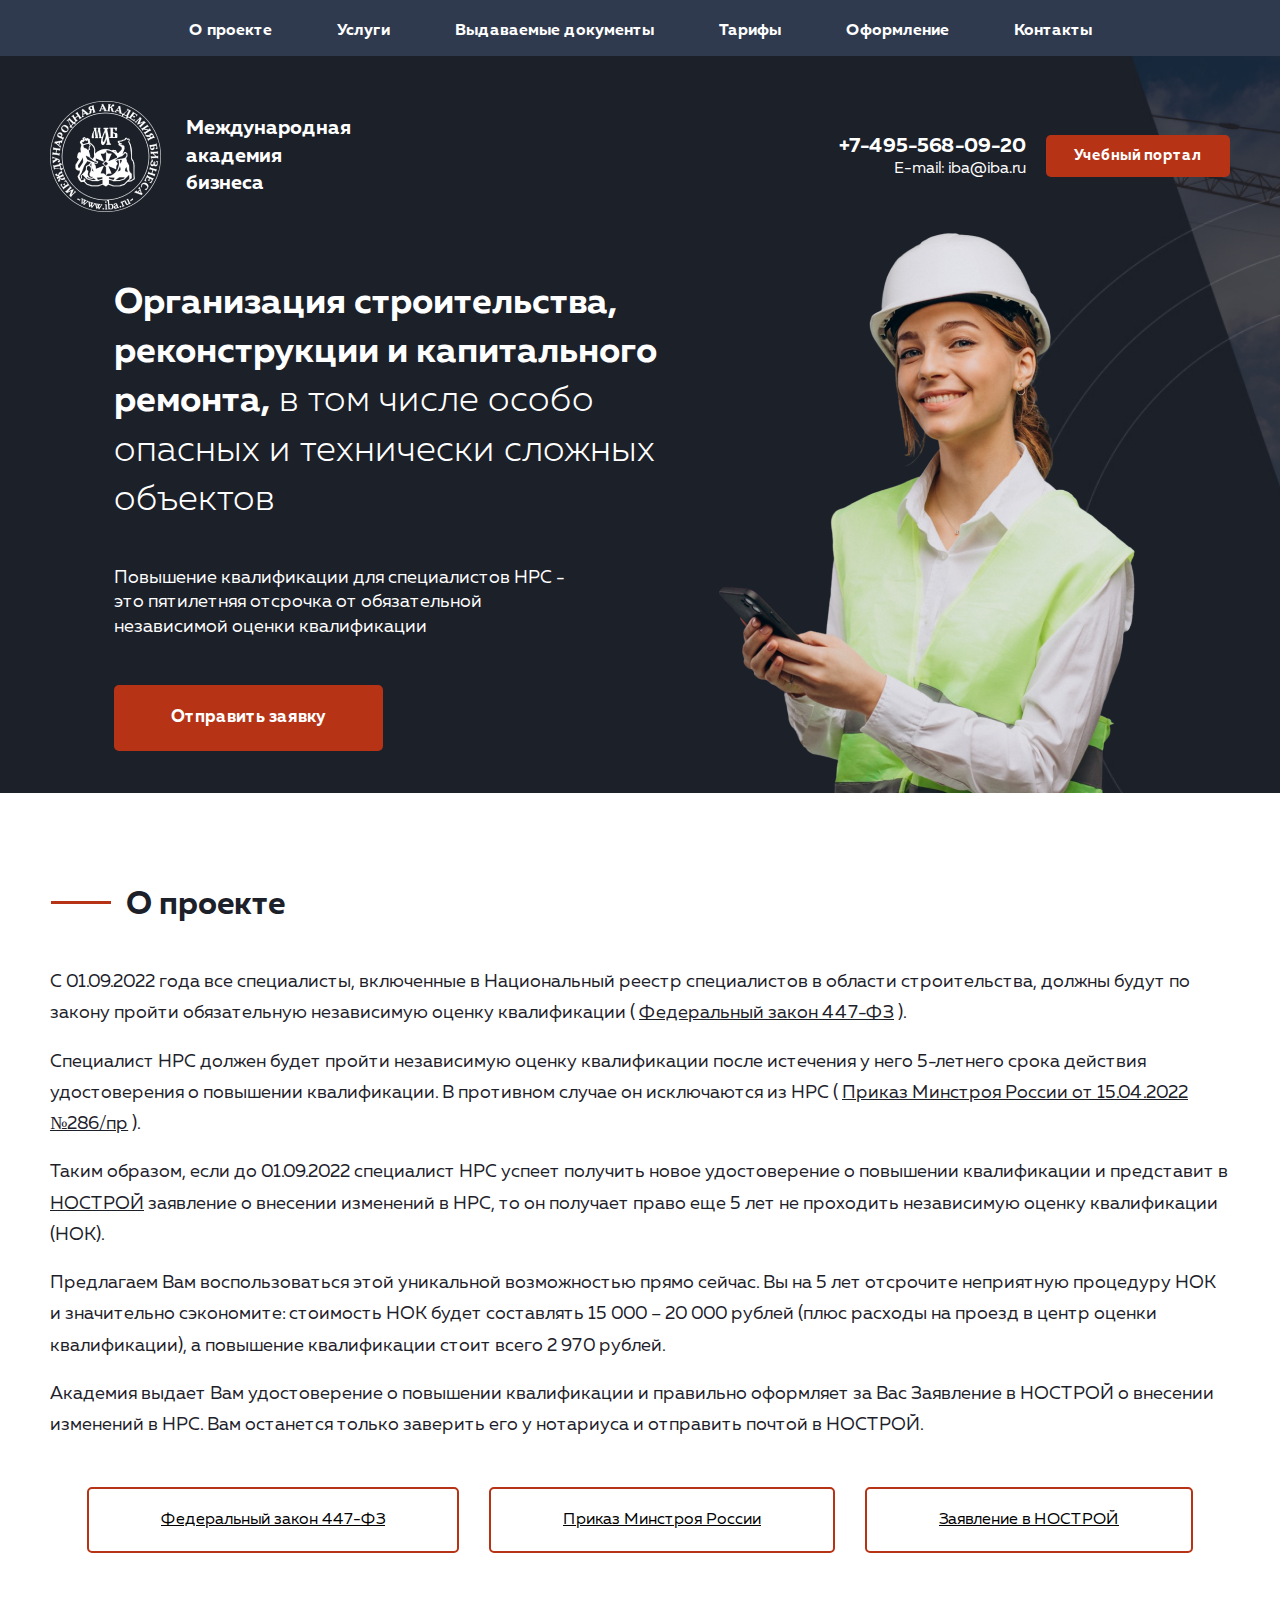
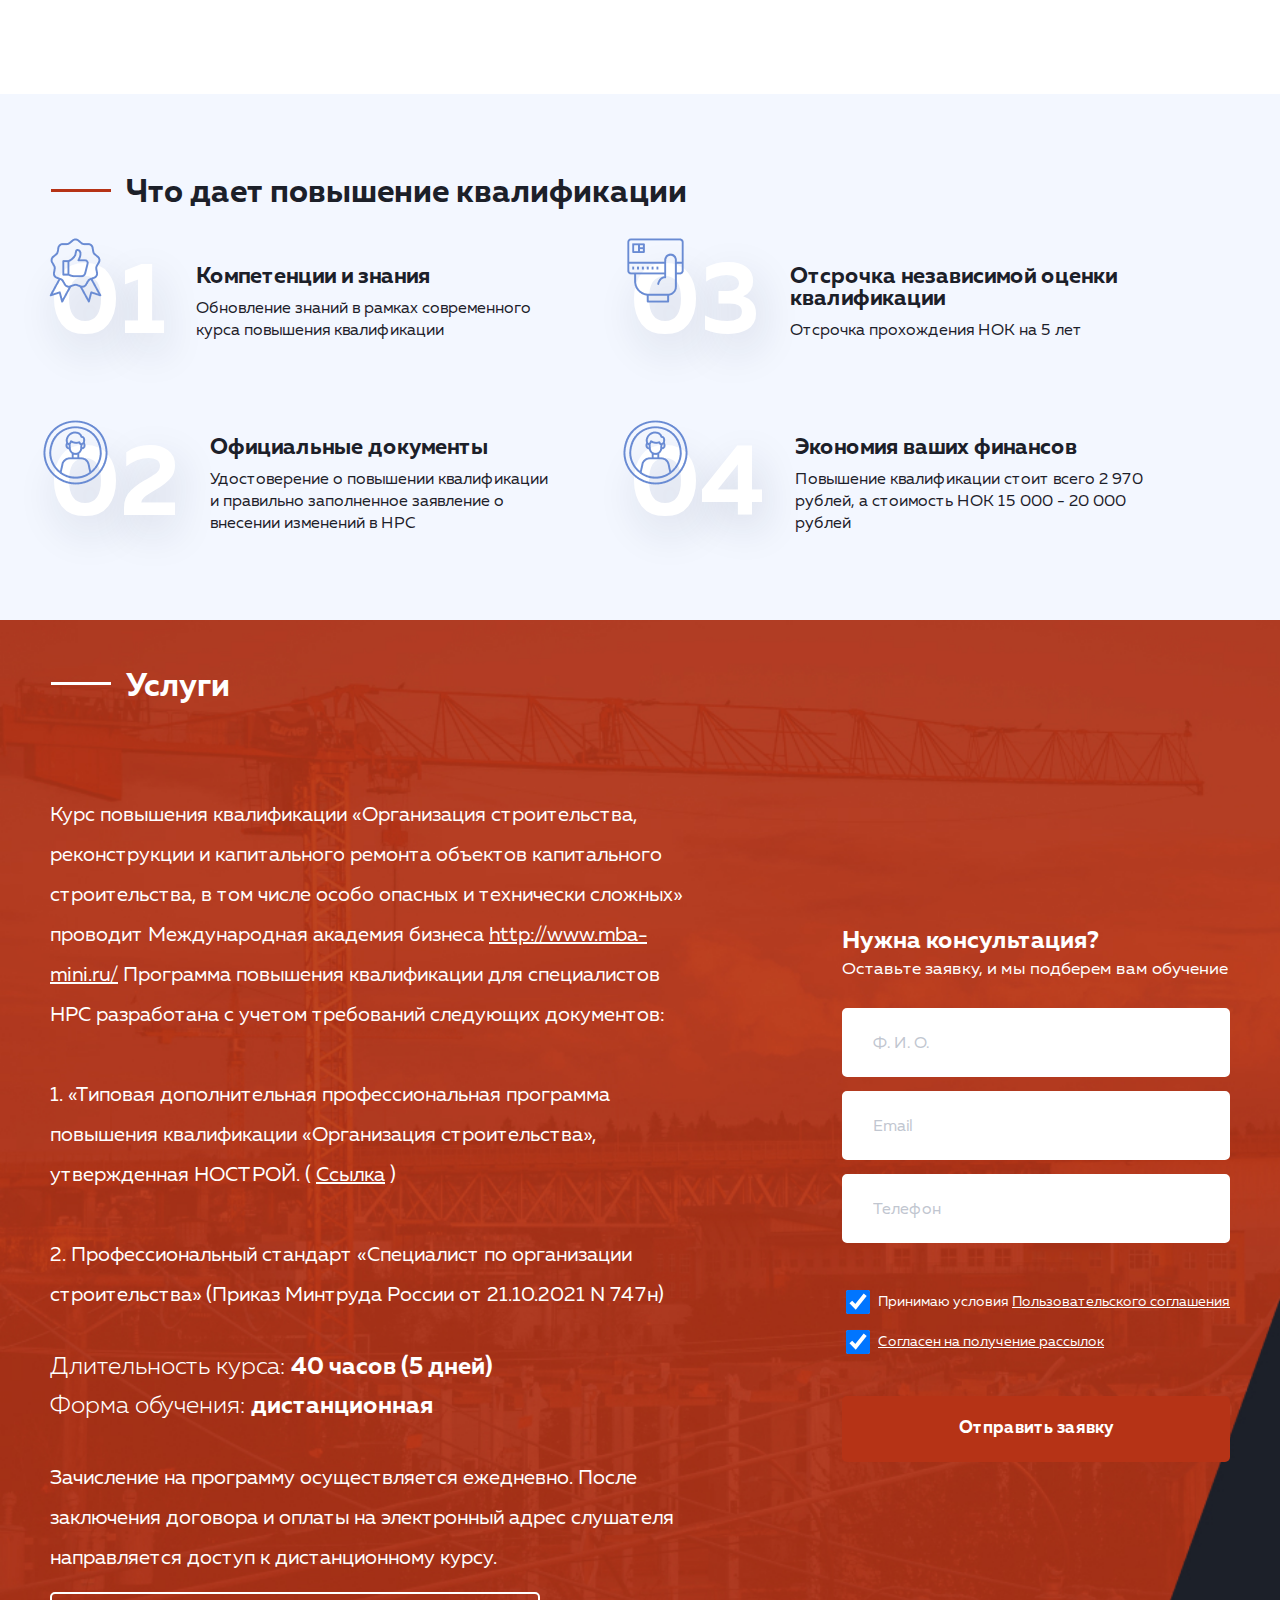
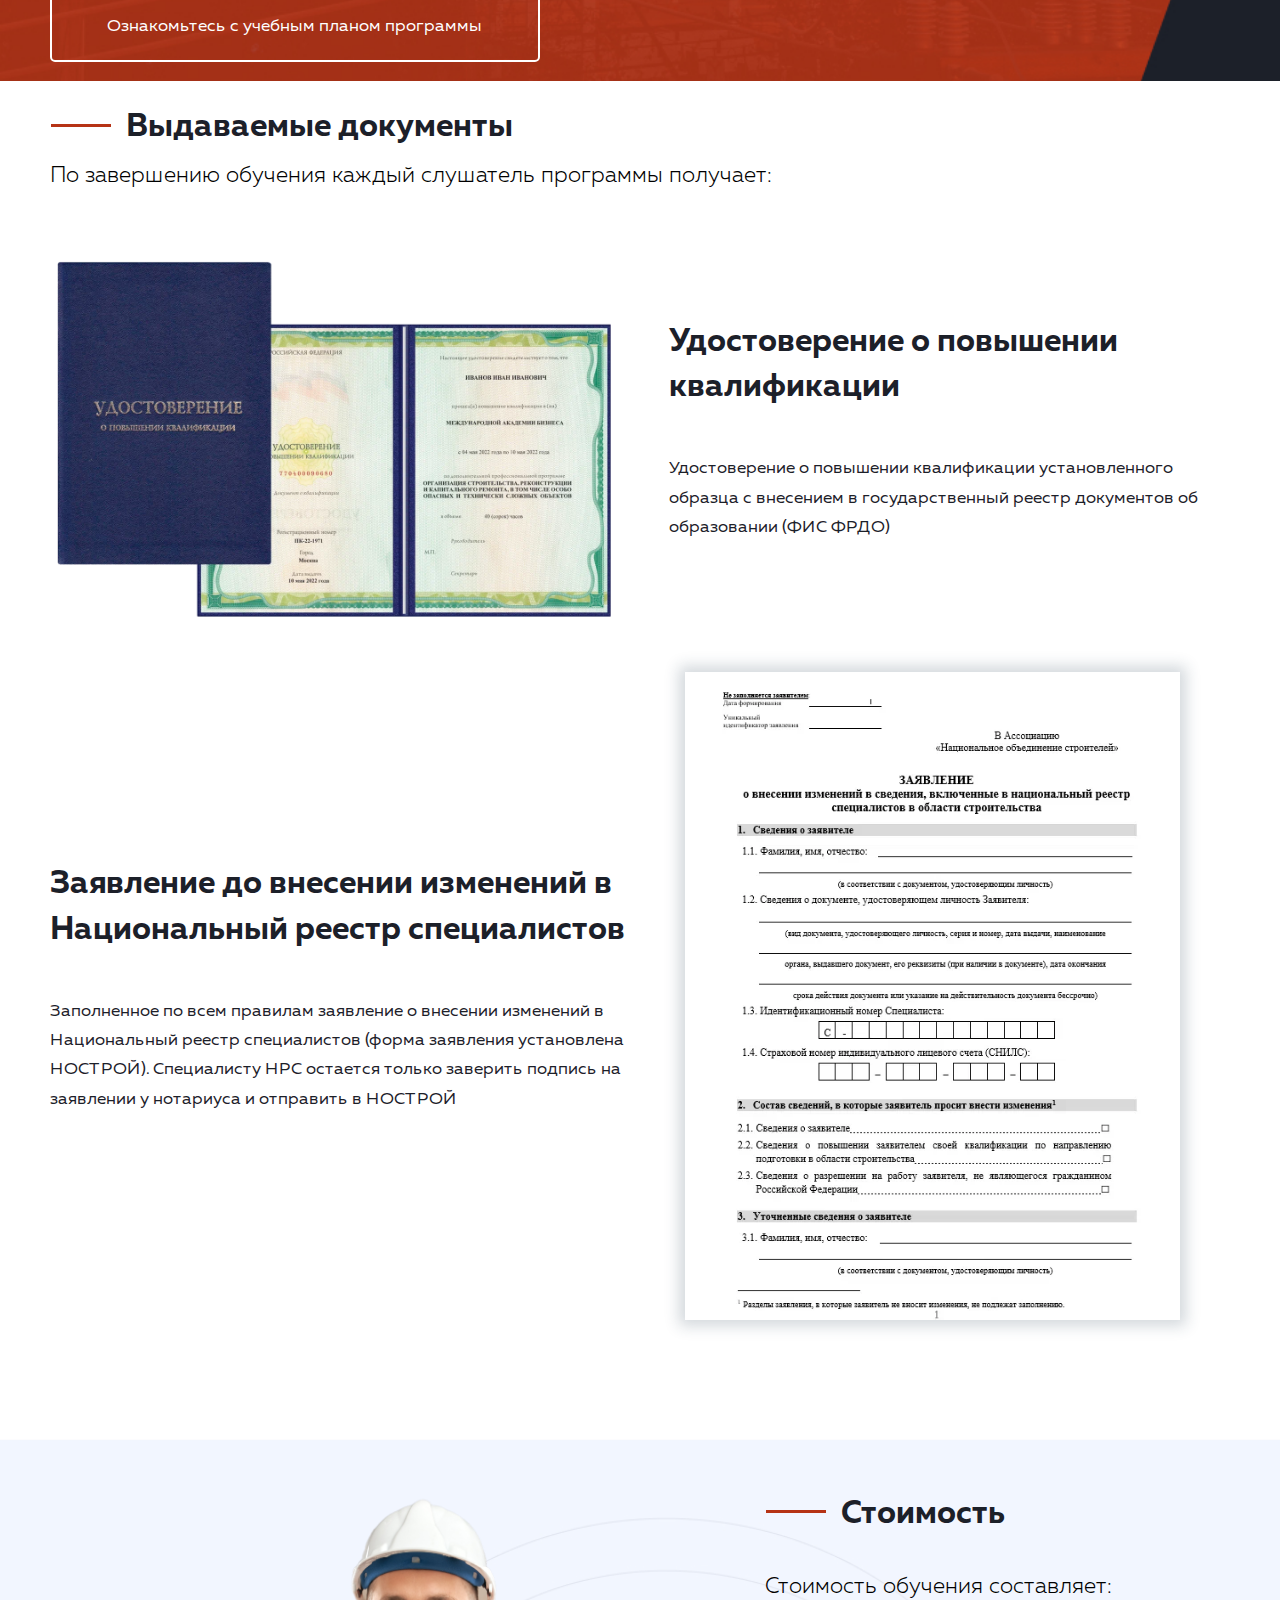
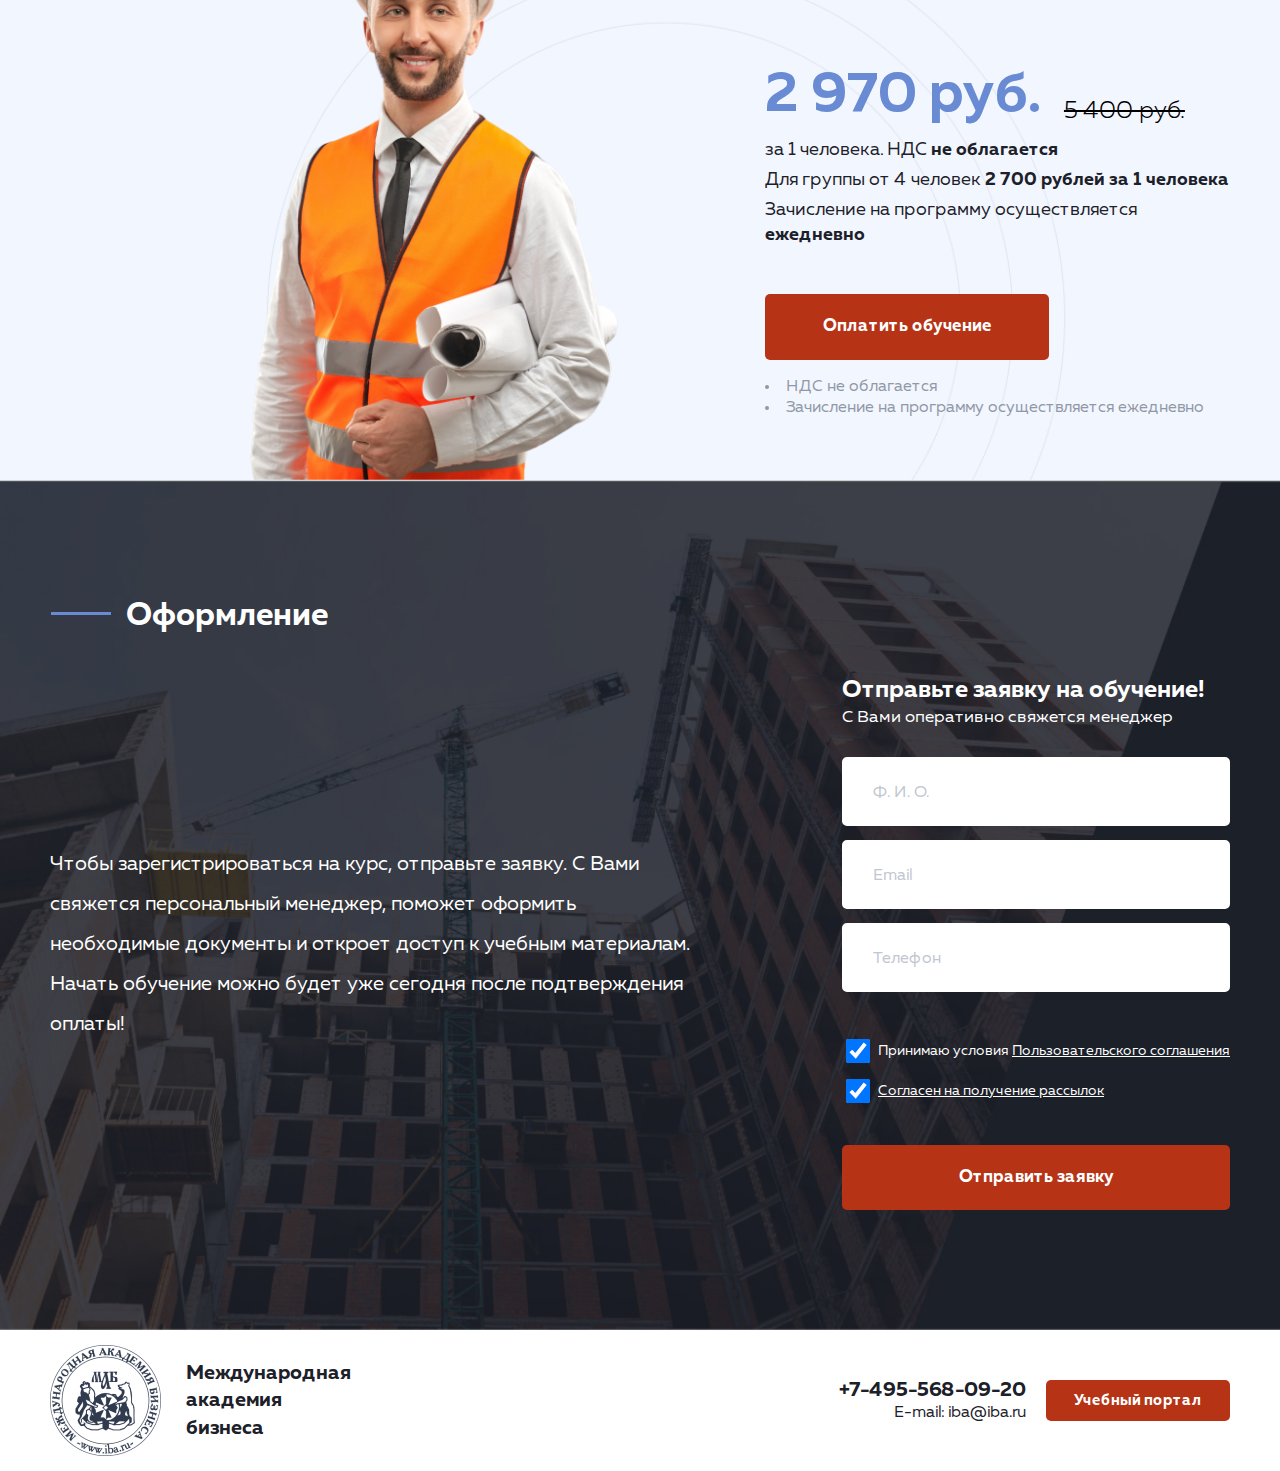
==== commit c2b3e883: "Add files via upload" ====
--- a/index.html
+++ b/index.html
@@ -50,14 +50,6 @@
                                 <a href="tel:+7-495-568-09-20" class="intro__contacts-number">+7-495-568-09-20</a>
                                 <a href="#" class="intro__contacts-mail">E-mail: iba@iba.ru</a>
                             </div>
-                            <div class="intro__contacts-social">
-                                <a href="#">
-                                    <img src="assets/img/intro-social-tg.png" alt="">
-                                </a>
-                                <a href="#">
-                                    <img src="assets/img/intro-social-wt.png" alt="">
-                                </a>
-                            </div>
                             <div class="intro__contacts-button dark">
                                 <a href="#">Учебный портал</a>
                             </div>
@@ -83,14 +75,6 @@
                             <a href="tel:+7-495-568-09-20" class="intro__contacts-number">+7-495-568-09-20</a>
                             <a href="#" class="intro__contacts-mail">E-mail: iba@iba.ru</a>
                         </div>
-                        <div class="intro__contacts-social">
-                            <a href="#">
-                                <img src="assets/img/intro-social-tg.png" alt="">
-                            </a>
-                            <a href="#">
-                                <img src="assets/img/intro-social-wt.png" alt="">
-                            </a>
-                        </div>
                         <div class="intro__contacts-button">
                             <a href="#">Учебный портал</a>
                         </div>
@@ -100,12 +84,12 @@
                     <div class="intro__text">
                         <h1 class="intro__title"><span>Организация строительства, реконструкции и капитального
                                 ремонта,</span> в том
-                            числе особо опасных и технически сложных</h1>
+                            числе особо опасных и технически сложных объектов</h1>
                         <h2 class="intro__subtitle">Повышение квалификации для специалистов НРС - это пятилетняя
                             отсрочка от
                             обязательной независимой оценки квалификации</h2>
                         <div class="intro__button">
-                            <a href="#">Отправить заявку</a>
+                            <a data-scroll="#oformlenie">Отправить заявку</a>
                         </div>
                     </div>
                     <div class="intro__img">
@@ -122,16 +106,15 @@
             <div class="about__paragraph">
                 <p>С 01.09.2022 года все специалисты, включенные в Национальный реестр специалистов в области
                     строительства, должны будут по закону пройти обязательную независимую оценку квалификации
-                    ( <a href="assets/img/Выдержка-их-ГрК-РФ_1.pdf" target="_blank">Федеральный закон 447-ФЗ</a> ).
+                    ( <a href="assets/img/Выдержка-их-ГрК-РФ_1.pdf">Федеральный закон 447-ФЗ</a> ).
                 </p>
                 <p>Специалист НРС должен будет пройти независимую оценку квалификации после истечения у него 5-летнего
                     срока действия удостоверения о повышении квалификации. В противном случае он исключаются из НРС
-                    ( <a href="assets/img/Заявление-о-внесении-изменений_1.pdf" target="_blank">Приказ Минстроя России
+                    ( <a href="assets/img/Заявление-о-внесении-изменений_1.pdf">Приказ Минстроя России
                         от 15.04.2022
                         №286/пр</a> ).</p>
                 <p>Таким образом, если до 01.09.2022 специалист НРС успеет получить новое удостоверение о повышении
-                    квалификации и представит в <a href="assets/img/Выдержка_из_Приказа_Минстроя_России.pdf"
-                        target="_blank">НОСТРОЙ</a>
+                    квалификации и представит в <a href="assets/img/Выдержка_из_Приказа_Минстроя_России.pdf">НОСТРОЙ</a>
                     заявление о внесении изменений в НРС, то он
                     получает право еще 5
                     лет не проходить независимую оценку квалификации (НОК).</p>
@@ -145,20 +128,20 @@
             </div>
             <div class="about__documents">
                 <div class="about__button">
-                    <a href="assets/img/Выдержка-их-ГрК-РФ_1.pdf" target="_blank">Федеральный закон 447-ФЗ</a>
+                    <a href="assets/img/Выдержка-их-ГрК-РФ_1.pdf">Федеральный закон 447-ФЗ</a>
                 </div>
                 <div class="about__button">
-                    <a href="assets/img/Выдержка_из_Приказа_Минстроя_России.pdf" target="_blank">Приказ Минстроя
+                    <a href="assets/img/Выдержка_из_Приказа_Минстроя_России.pdf">Приказ Минстроя
                         России</a>
                 </div>
                 <div class="about__button">
-                    <a href="assets/img/Заявление-о-внесении-изменений_1.pdf" target="_blank">Заявление в НОСТРОЙ</a>
-                </div>
-            </div>
-        </div>
-    </section>
-
-    <section class="give" id="uslugi">
+                    <a href="assets/img/Заявление-о-внесении-изменений_1.pdf">Заявление в НОСТРОЙ</a>
+                </div>
+            </div>
+        </div>
+    </section>
+
+    <section class="give">
         <div class="wrapper">
             <h1 class="section__title">Что дает повышение квалификации</h1>
             <div class="give__inner">
@@ -215,7 +198,7 @@
         </div>
     </section>
 
-    <section class="consult">
+    <section class="consult" id="uslugi">
         <div class="wrapper">
             <h1 class="section__title white">Услуги</h1>
             <div class="consult__inner">
@@ -244,7 +227,7 @@
                             электронный адрес слушателя направляется доступ к дистанционному курсу.</p>
                     </div>
                     <div class="consult__programm-button">
-                        <a href="#">Ознакомьтесь с учебным планом программы</a>
+                        <a href="assets/img/Выдержка-их-ГрК-РФ_1.pdf">Ознакомьтесь с учебным планом программы</a>
                     </div>
                 </div>
                 <form action="mail.php" method="POST" class="consult__form">
@@ -315,7 +298,7 @@
                     <h5 class="tarif__discount">Для группы от 4 человек <span>2 700 рублей за 1 человека</span></h5>
                     <h5 class="tarif__discount">Зачисление на программу осуществляется <span>ежедневно</span></h5>
                     <div class="tarif__button">
-                        <a data-modal="#modal">Отправить заявку</a>
+                        <a data-scroll="#oformlenie">Оплатить обучение</a>
                     </div>
                     <ul class="tarif__benefits">
                         <li>НДС не облагается</li>
@@ -332,46 +315,26 @@
             <div class="consult__inner">
                 <div class="consult__programm">
                     <div class="consult__programm-paragraph">
-                        <p>Частное учреждение дополнительного профессионального образования «Международная академия
-                            бизнеса» уже более 24 лет существует на рынке образования. Заказчиками корпоративного
-                            обучения являются более 1500 компаний, среди которых известные системообразующие предприятия
-                            России, компании малого и среднего бизнеса различной отраслевой принадлежности.</p>
-                    </div>
-                    <div class="consult__link">
-                        <a href="assets/img/Заявление.docx" target="_blank">Заявление о зачислении на программу</a>
-                    </div>
-                    <div class="input__wrapper">
-                        <input name="file" type="file" name="file" id="input__file" class="input input__file" multiple>
-                        <label for="input__file" class="input__file-button">
-                            <span class="input__file-icon-wrapper"><img class="input__file-icon"
-                                    src="assets/img/download-link.svg" alt="Выбрать файл" width="25"></span>
-                            <span class="input__file-button-text">Заполненное заявление*</span>
-                        </label>
-                    </div>
-                    <div class="input__wrapper">
-                        <input name="file" type="file" name="file" id="input__file" class="input input__file" multiple>
-                        <label for="input__file" class="input__file-button">
-                            <span class="input__file-icon-wrapper"><img class="input__file-icon"
-                                    src="assets/img/download-link.svg" alt="Выбрать файл" width="25"></span>
-                            <span class="input__file-button-text">Скан-копия диплома*</span>
-                        </label>
-                    </div>
-                    <h3 class="consult__discription">*поля не обязательные к заполнению</h3>
+                        <p>Чтобы зарегистрироваться на курс, отправьте заявку. С Вами свяжется персональный менеджер,
+                            поможет оформить необходимые документы и откроет доступ к учебным материалам.
+                            Начать обучение можно будет уже сегодня после подтверждения оплаты!
+                        </p>
+                    </div>
                 </div>
                 <form action="mail.php" method="POST" class="consult__form">
-                    <h1 class="consult__form-title">Нужна консультация?</h1>
-                    <h2 class="consult__form-subtitle">Оставьте заявку, и мы подберем вам обучение</h2>
+                    <h1 class="consult__form-title">Отправьте заявку на обучение!</h1>
+                    <h2 class="consult__form-subtitle">С Вами оперативно свяжется менеджер</h2>
                     <input class="consult__form-input" type="text" placeholder="Ф. И. О." name="user_name" required>
                     <input class="consult__form-input" type="email" placeholder="Email" name="user_mail" required>
                     <input class="consult__form-input" type="text" placeholder="Телефон" name="user_number" required>
                     <div class="consult__form-checkboxes">
                         <div class="consult__form-checkbox">
                             <input type="checkbox" checked>
-                            <h2>Принимаю условия <a href="#">Пользовательского соглашения</a></h2>
+                            <h2>Принимаю условия <a data-modal="#user_agree">Пользовательского соглашения</a></h2>
                         </div>
                         <div class="consult__form-checkbox">
                             <input type="checkbox" checked>
-                            <h2><a href="#">Согласен на получение рассылок</a></h2>
+                            <h2><a data-modal="#user_links">Согласен на получение рассылок</a></h2>
                         </div>
                     </div>
                     <button class="consult__form-button" type="submit">Отправить заявку</button>
@@ -394,14 +357,6 @@
                         <a href="tel:+7-495-568-09-20" class="intro__contacts-number">+7-495-568-09-20</a>
                         <a href="#" class="intro__contacts-mail">E-mail: iba@iba.ru</a>
                     </div>
-                    <div class="intro__contacts-social">
-                        <a href="#">
-                            <img src="assets/img/intro-social-tg.png" alt="">
-                        </a>
-                        <a href="#">
-                            <img src="assets/img/intro-social-wt.png" alt="">
-                        </a>
-                    </div>
                     <div class="intro__contacts-button dark">
                         <a href="#">Учебный портал</a>
                     </div>
@@ -409,34 +364,6 @@
             </div>
         </div>
     </footer>
-
-    <div class='popup' id='modal'>
-        <div class="container">
-            <div class='popup__body'>
-                <div class='popup__content'>
-                    <a href='#' class='popup__close' data-close="">X</a>
-                    <form action="mail.php" method="POST" class="popup__form">
-                        <h1 class="popup-title">Нужна консультация?</h1>
-                        <h2 class="popup-subtitle">Оставьте заявку, и мы подберем вам обучение</h2>
-                        <input class="popup-input" type="text" placeholder="Ф. И. О." name="user_name" required>
-                        <input class="popup-input" type="email" placeholder="Email" name="user_mail" required>
-                        <input class="popup-input" type="text" placeholder="Телефон" name="user_number" required>
-                        <div class="popup-checkboxes">
-                            <div class="popup-checkbox">
-                                <input type="checkbox" checked>
-                                <h2>Принимаю условия <a href="#">Пользовательского соглашения</a></h2>
-                            </div>
-                            <div class="popup-checkbox">
-                                <input type="checkbox" checked>
-                                <h2><a href="#">Согласен на получение рассылок</a></h2>
-                            </div>
-                        </div>
-                        <button class="popup-button" type="submit">Отправить заявку</button>
-                    </form>
-                </div>
-            </div>
-        </div>
-    </div>
 
     <div class='popup' id='user_agree'>
         <div class="container">
--- a/css/style.css
+++ b/css/style.css
@@ -267,7 +267,8 @@
 header {
   width: 100%;
   height: 56px;
-  position: relative;
+  position: fixed;
+  z-index: 10;
   padding-top: 1.4375em;
 }
 
@@ -287,11 +288,6 @@
     padding: 0.625em;
     height: 80px;
   }
-}
-
-header.fixed {
-  position: fixed;
-  z-index: 3;
 }
 
 @media (max-width: 58.75em) {
@@ -457,27 +453,24 @@
 .nav__link::after {
   content: "";
   display: block;
-  position: absolute;
-  right: 0;
-  bottom: -10px;
-  width: 0;
-  height: 2px;
-  background-color: #fff;
-  -webkit-transition: all .3s ease;
-  transition: all .3s ease;
-}
-
-.nav__link:hover::after {
-  content: "";
   width: 100%;
-  display: block;
-  position: absolute;
-  left: 0;
-  bottom: -10px;
   height: 3px;
   background-color: #fff;
-  -webkit-transition: all .3s ease;
-  transition: all .3s ease;
+  opacity: 0;
+  position: absolute;
+  top: 115%;
+  left: 0;
+  z-index: 1;
+  -webkit-transition: opacity .3s linear;
+  transition: opacity .3s linear;
+}
+
+.nav__link:hover::after {
+  opacity: 1;
+}
+
+.nav__link.active::after {
+  opacity: 1;
 }
 
 @media (max-width: 58.75em) {
@@ -488,7 +481,7 @@
 }
 
 .intro {
-  padding-top: 1.3125em;
+  padding-top: 6.3125em;
   background: url(../assets/img/intro-bg.jpg) no-repeat;
   background-size: cover;
 }
@@ -615,6 +608,7 @@
   -webkit-box-direction: normal;
       -ms-flex-direction: column;
           flex-direction: column;
+  margin-right: 1.25em;
 }
 
 .intro__contacts.dark a {
@@ -863,9 +857,10 @@
 }
 
 .about__paragraph p {
-  margin-bottom: 1.5625em;
+  margin-bottom: 0.9375em;
   color: #1C2029;
   line-height: 1.74;
+  font-size: 1.125rem;
 }
 
 .about__paragraph p a {
@@ -1152,9 +1147,9 @@
 .consult__programm-paragraph p {
   max-width: 650px;
   margin: 2em 0;
-  font-size: 1rem;
-  color: #fff;
-  line-height: 1.74;
+  font-size: 1.25rem;
+  color: #fff;
+  line-height: 2;
 }
 
 .consult__programm-paragraph p a {
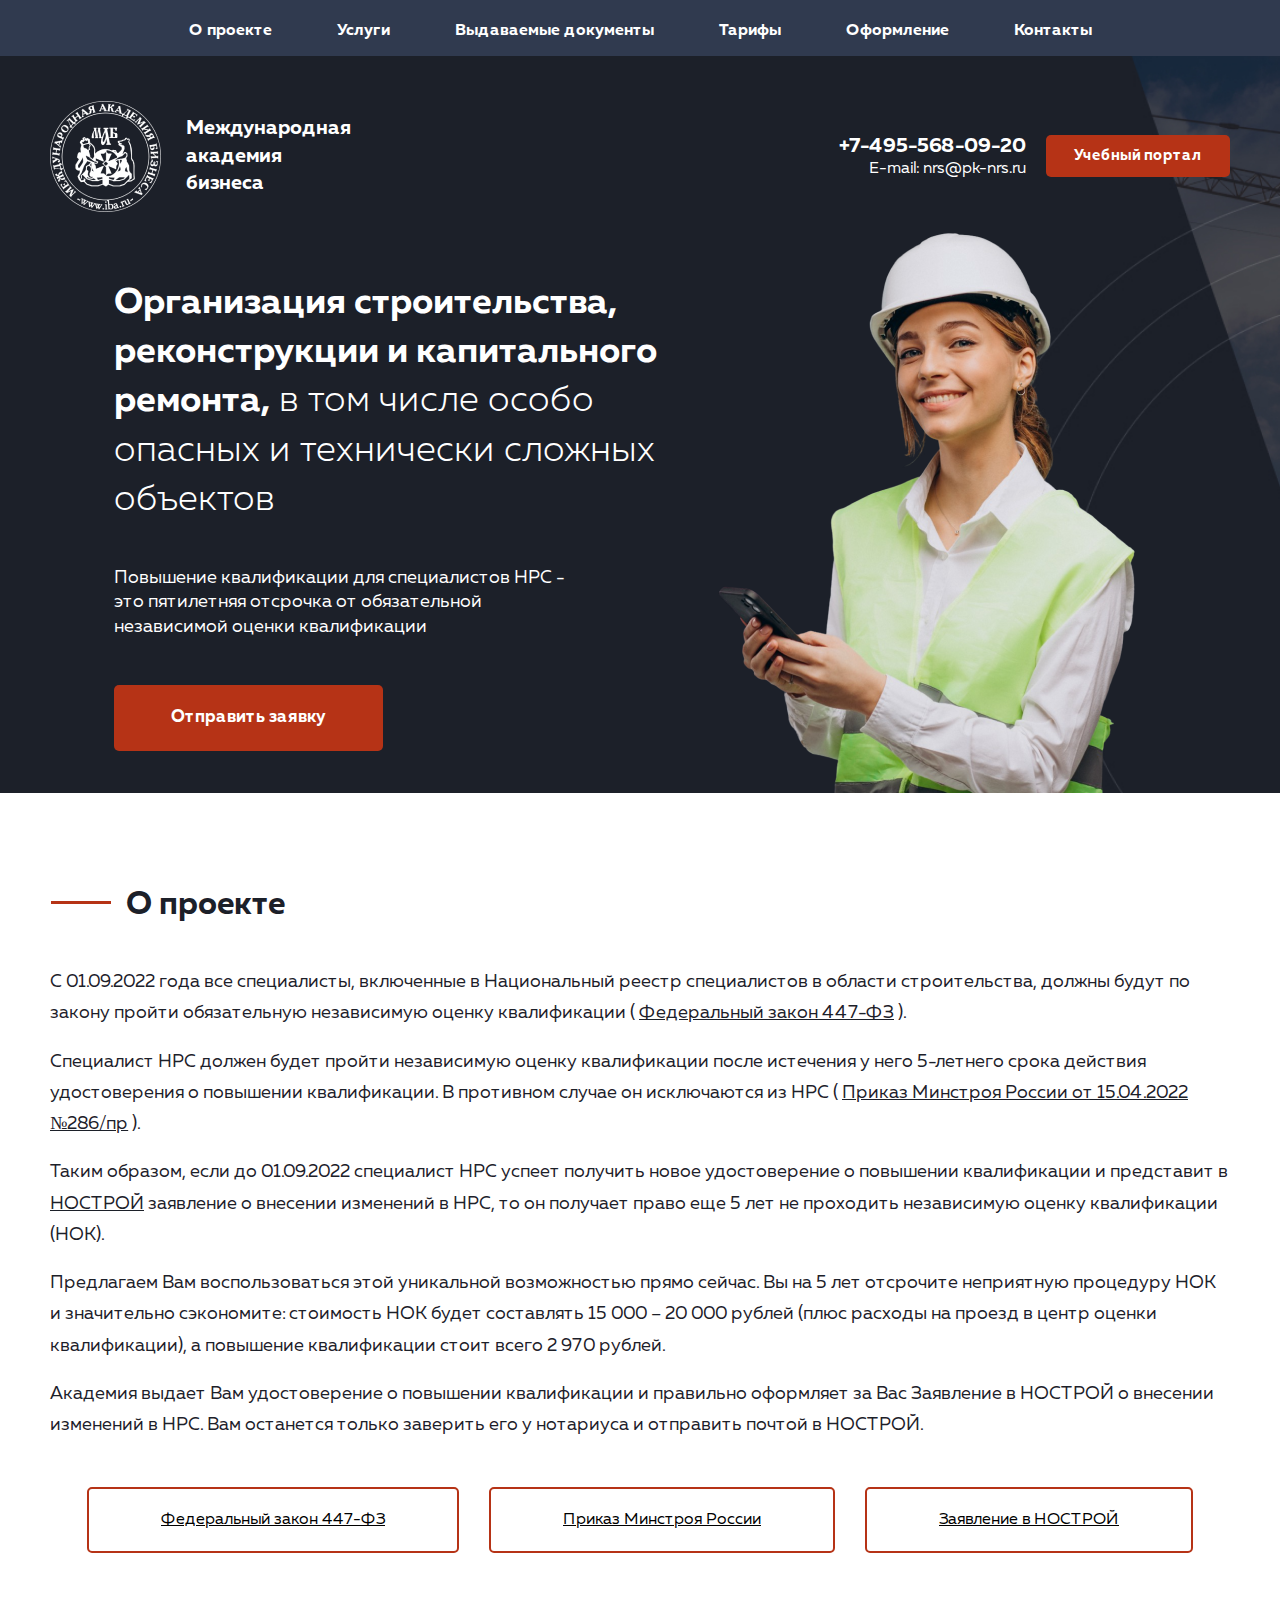
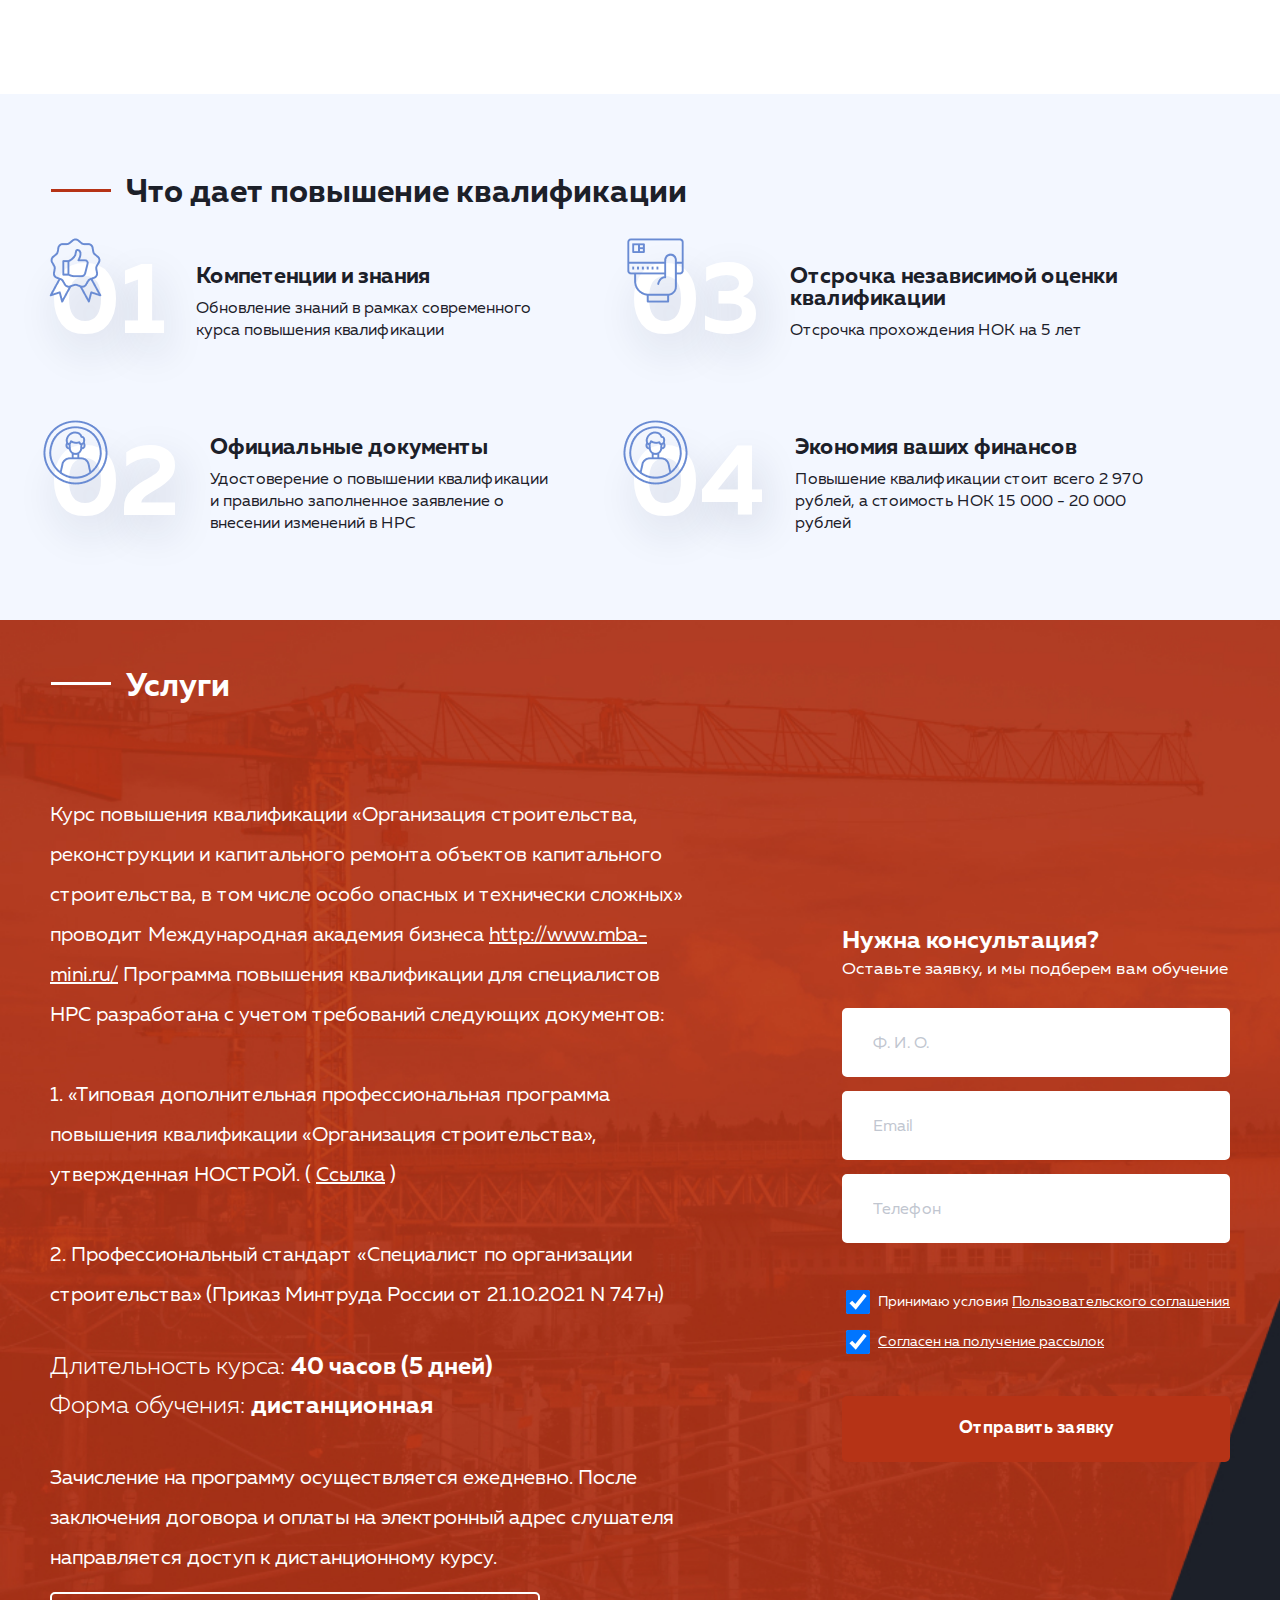
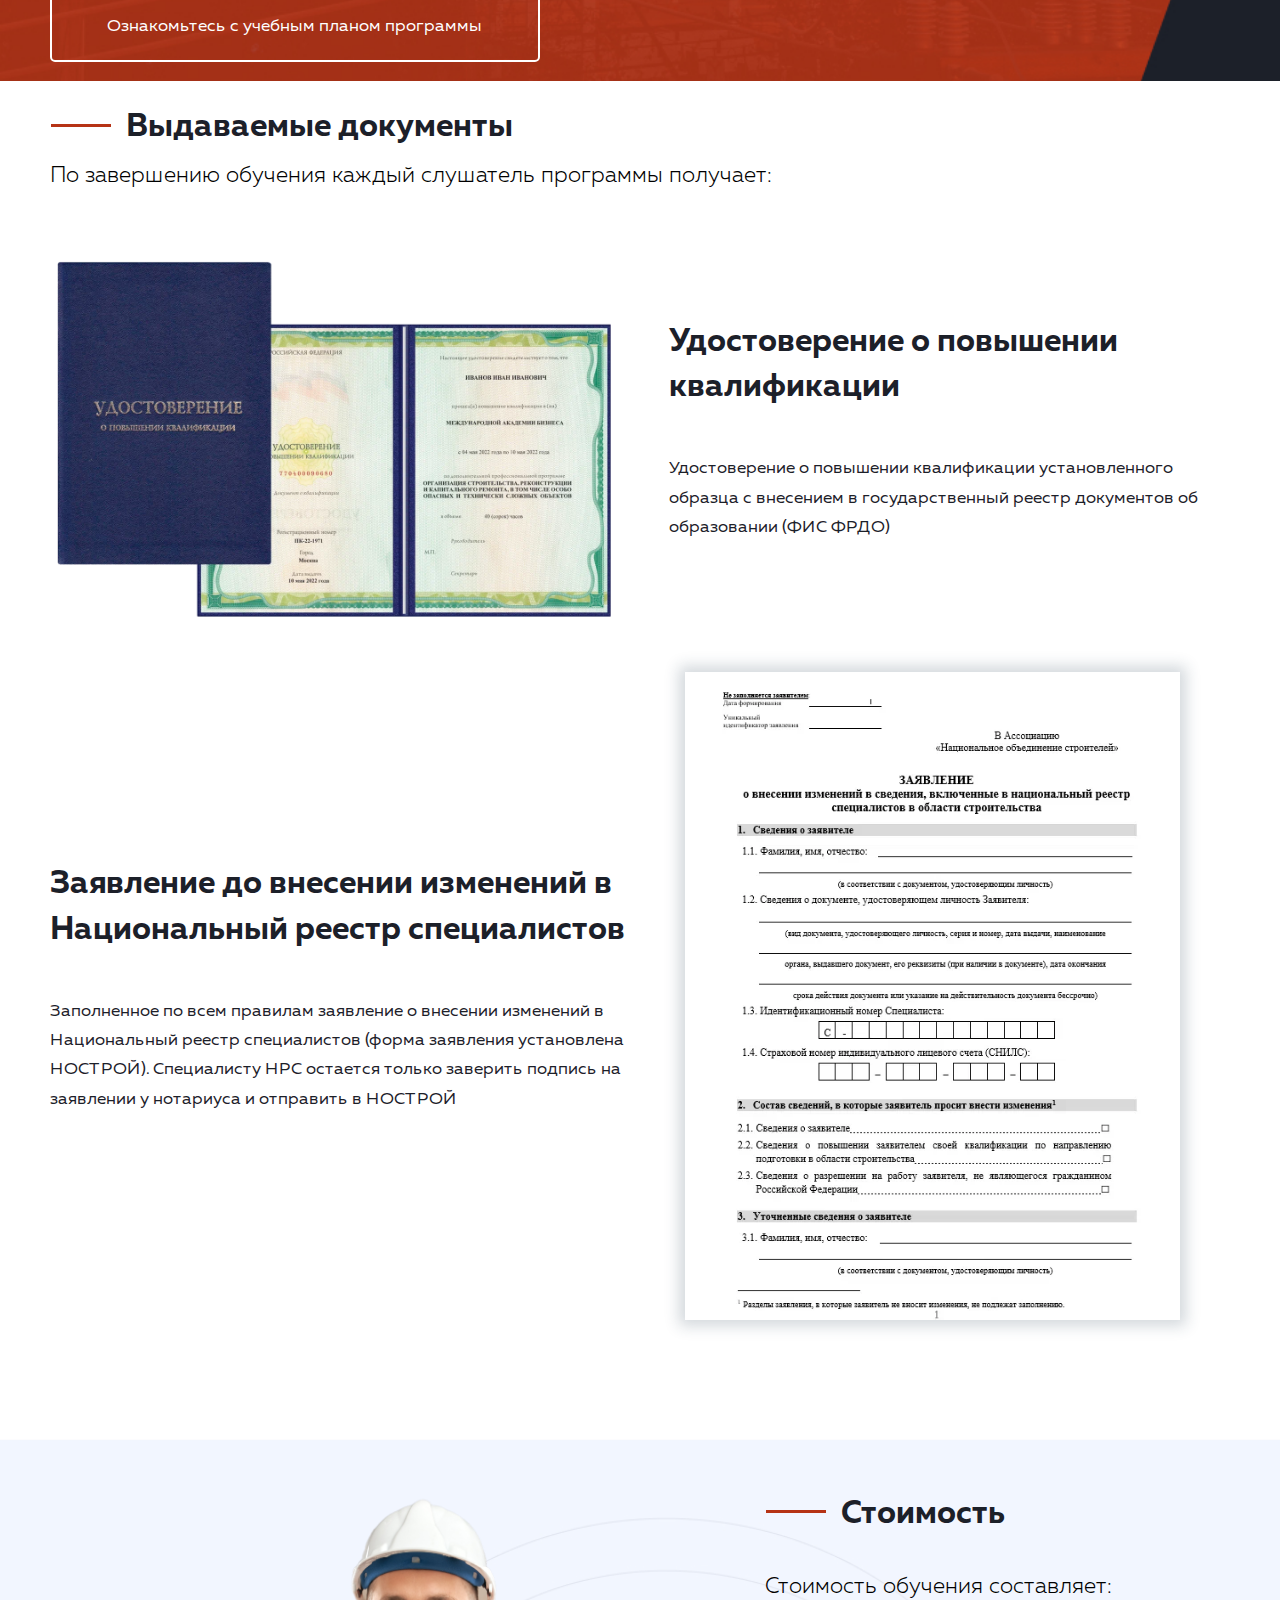
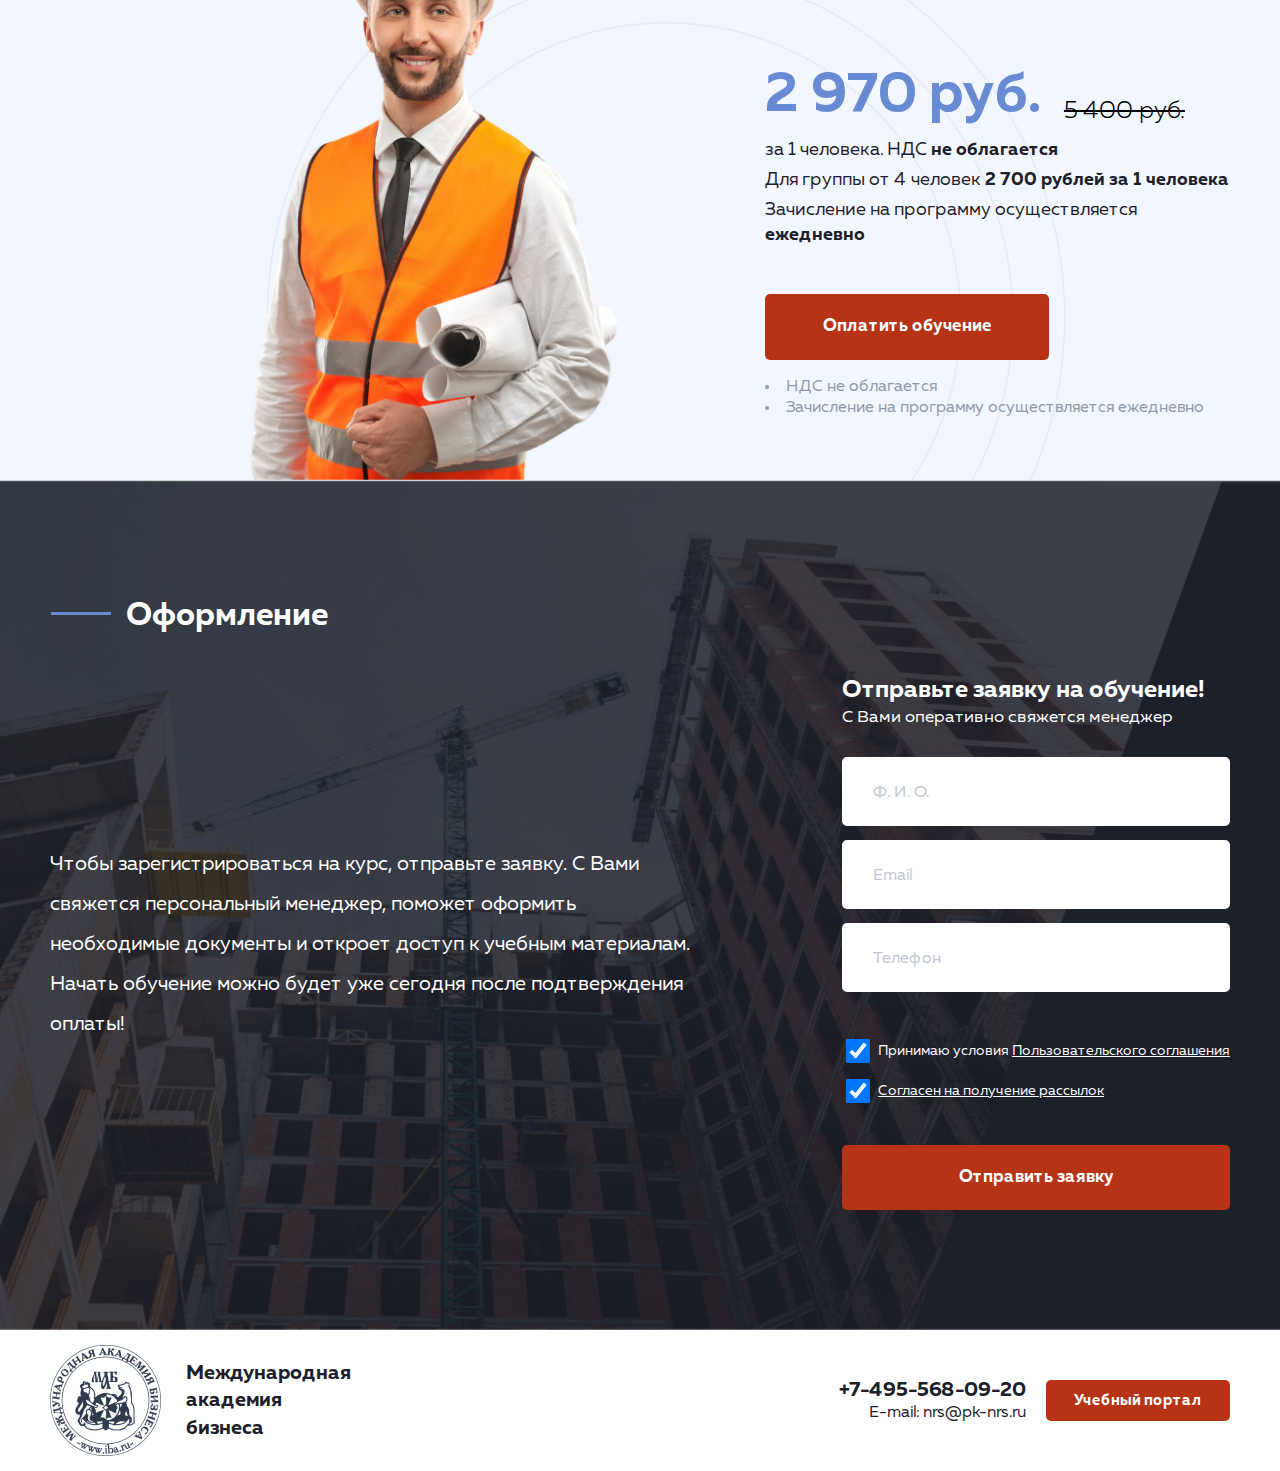
==== commit 39d3ba2f: "Add files via upload" ====
--- a/index.html
+++ b/index.html
@@ -48,7 +48,7 @@
                         <div class="intro__contact mob">
                             <div class="intro__contacts dark center">
                                 <a href="tel:+7-495-568-09-20" class="intro__contacts-number">+7-495-568-09-20</a>
-                                <a href="#" class="intro__contacts-mail">E-mail: iba@iba.ru</a>
+                                <a href="mailto:nrs@pk-nrs.ru" class="intro__contacts-mail">E-mail: nrs@pk-nrs.ru</a>
                             </div>
                             <div class="intro__contacts-button dark">
                                 <a href="#">Учебный портал</a>
@@ -73,7 +73,7 @@
                     <div class="intro__contact">
                         <div class="intro__contacts">
                             <a href="tel:+7-495-568-09-20" class="intro__contacts-number">+7-495-568-09-20</a>
-                            <a href="#" class="intro__contacts-mail">E-mail: iba@iba.ru</a>
+                            <a href="mailto:nrs@pk-nrs.ru" class="intro__contacts-mail">E-mail: nrs@pk-nrs.ru</a>
                         </div>
                         <div class="intro__contacts-button">
                             <a href="#">Учебный портал</a>
@@ -355,7 +355,7 @@
                 <div class="intro__contact">
                     <div class="intro__contacts dark">
                         <a href="tel:+7-495-568-09-20" class="intro__contacts-number">+7-495-568-09-20</a>
-                        <a href="#" class="intro__contacts-mail">E-mail: iba@iba.ru</a>
+                        <a href="mailto:nrs@pk-nrs.ru" class="intro__contacts-mail">E-mail: nrs@pk-nrs.ru</a>
                     </div>
                     <div class="intro__contacts-button dark">
                         <a href="#">Учебный портал</a>
@@ -419,12 +419,14 @@
                     <p>8. При работе с персональными данными Клиента Группа компаний руководствуется Федеральным законом
                         РФ № 152-ФЗ от 27 июля 2006г. «О персональных данных».</p>
                     <p>9. Я проинформирован, что в любое время могу отказаться от получения на адрес электронной почты
-                        информации путем направления электронного письма на адрес: mbs@mbschool.ru. Также отказаться от
+                        информации путем направления электронного письма на адрес: <a href="mailto:nrs@pk-nrs.ru"
+                            class="intro__contacts-mail">E-mail: nrs@pk-nrs.ru</a>. Также отказаться от
                         получения информации на адрес электронной почты возможно в любое время, кликнув по ссылке
                         «Отписаться» внизу письма.</p>
                     <p>10. Я проинформирован, что в любое время могу отказаться от получения на указанный мной номер
                         мобильного телефона СМС-рассылки, путем направления электронного письма на адрес:
-                        mbs@mbschool.ru</p>
+                        <a href="mailto:nrs@pk-nrs.ru" class="intro__contacts-mail">E-mail: nrs@pk-nrs.ru</a>
+                    </p>
                     <p>11. Группа компаний принимает необходимые и достаточные организационные и технические меры для
                         защиты персональных данных Клиента от неправомерного или случайного доступа, уничтожения,
                         изменения, блокирования, копирования, распространения, а также от иных неправомерных действий с
@@ -439,7 +441,8 @@
                         Сайта Группы компаний.</p>
                     <p>ООО «МБШ» юридический адрес: 119334, Москва, Ленинский проспект, д. 38 А, этаж 2, пом. ХХХIII,
                         ком. 11.</p>
-                    <p>Адрес электронной почты: mbs@mbschool.ru
+                    <p>Адрес электронной почты: <a href="mailto:nrs@pk-nrs.ru" class="intro__contacts-mail">E-mail:
+                            <a href="mailto:nrs@pk-nrs.ru" class="intro__contacts-mail">E-mail: nrs@pk-nrs.ru</a></a>
                         Тел: 8 800 333 86 68, 7 (495) 646-75-17</p>
                     <p>Дата последнего обновления: 28.11.2019 г.</p>
                 </div>
